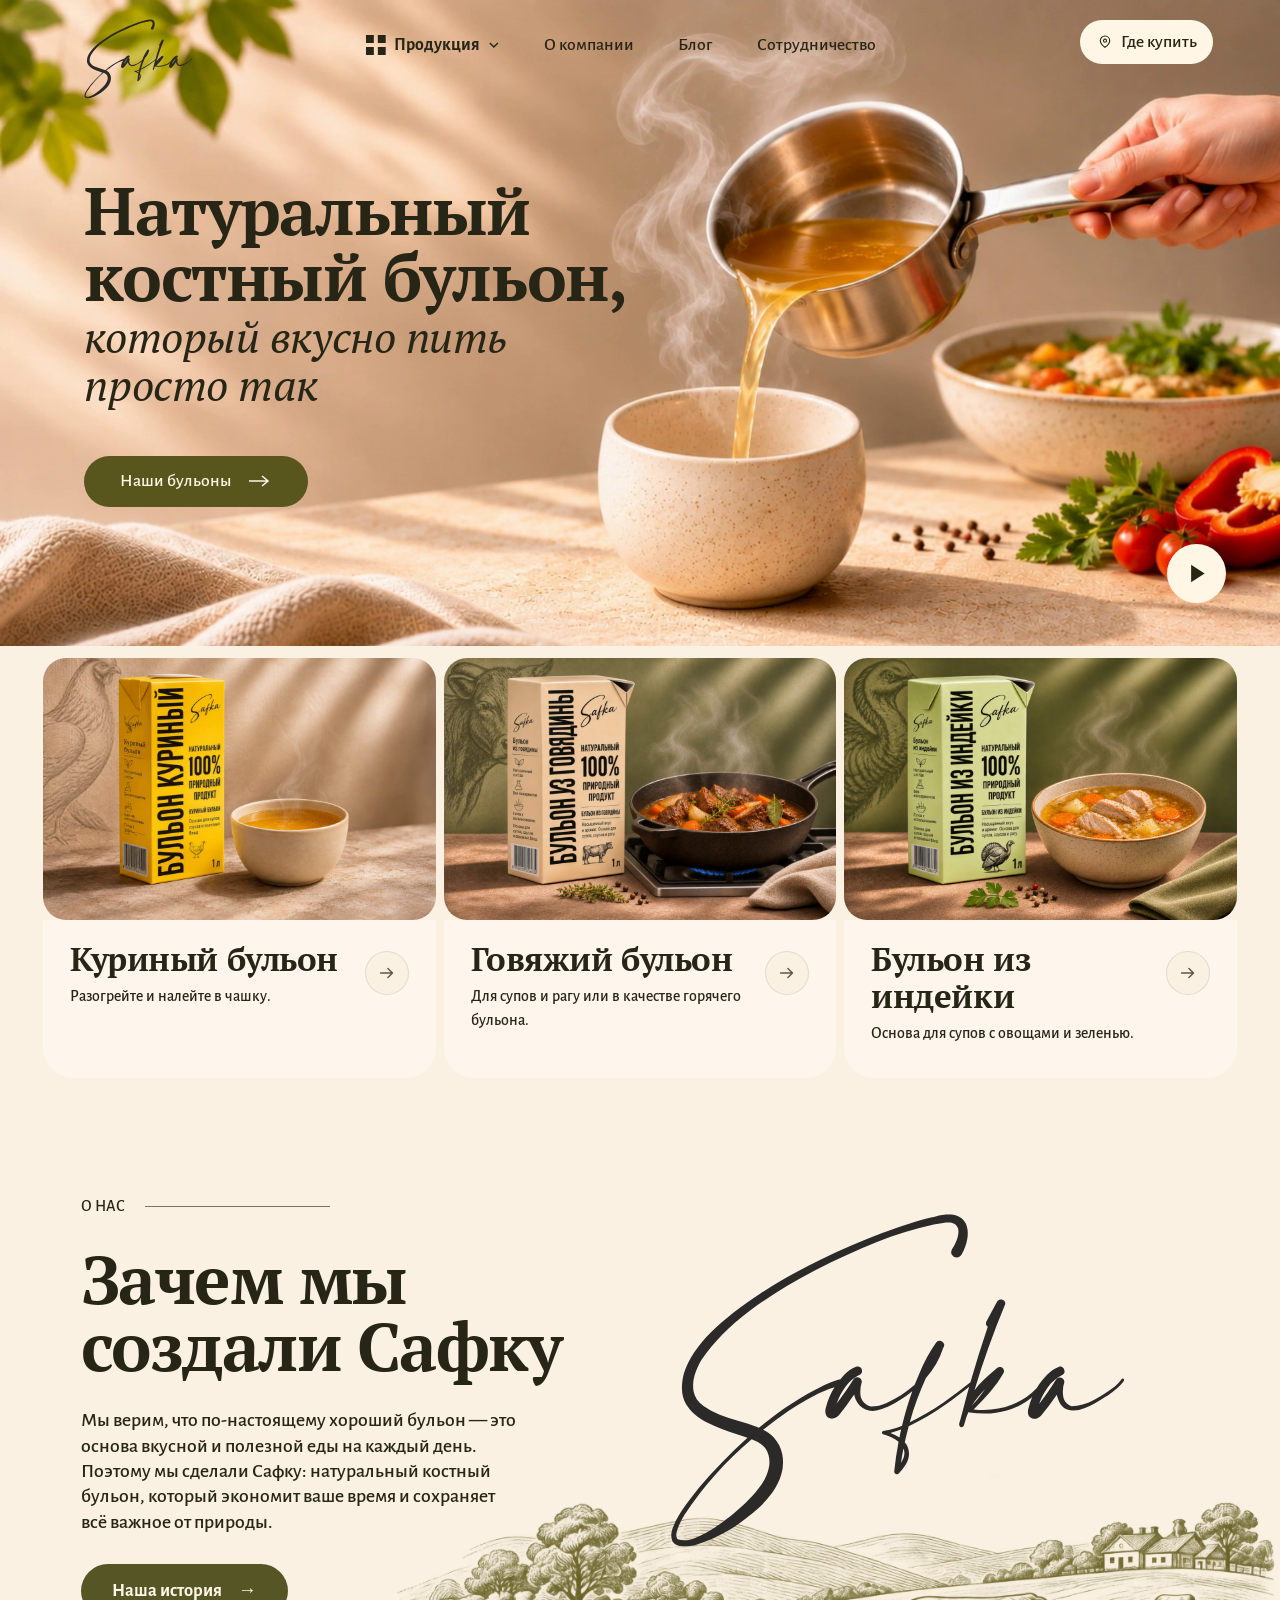
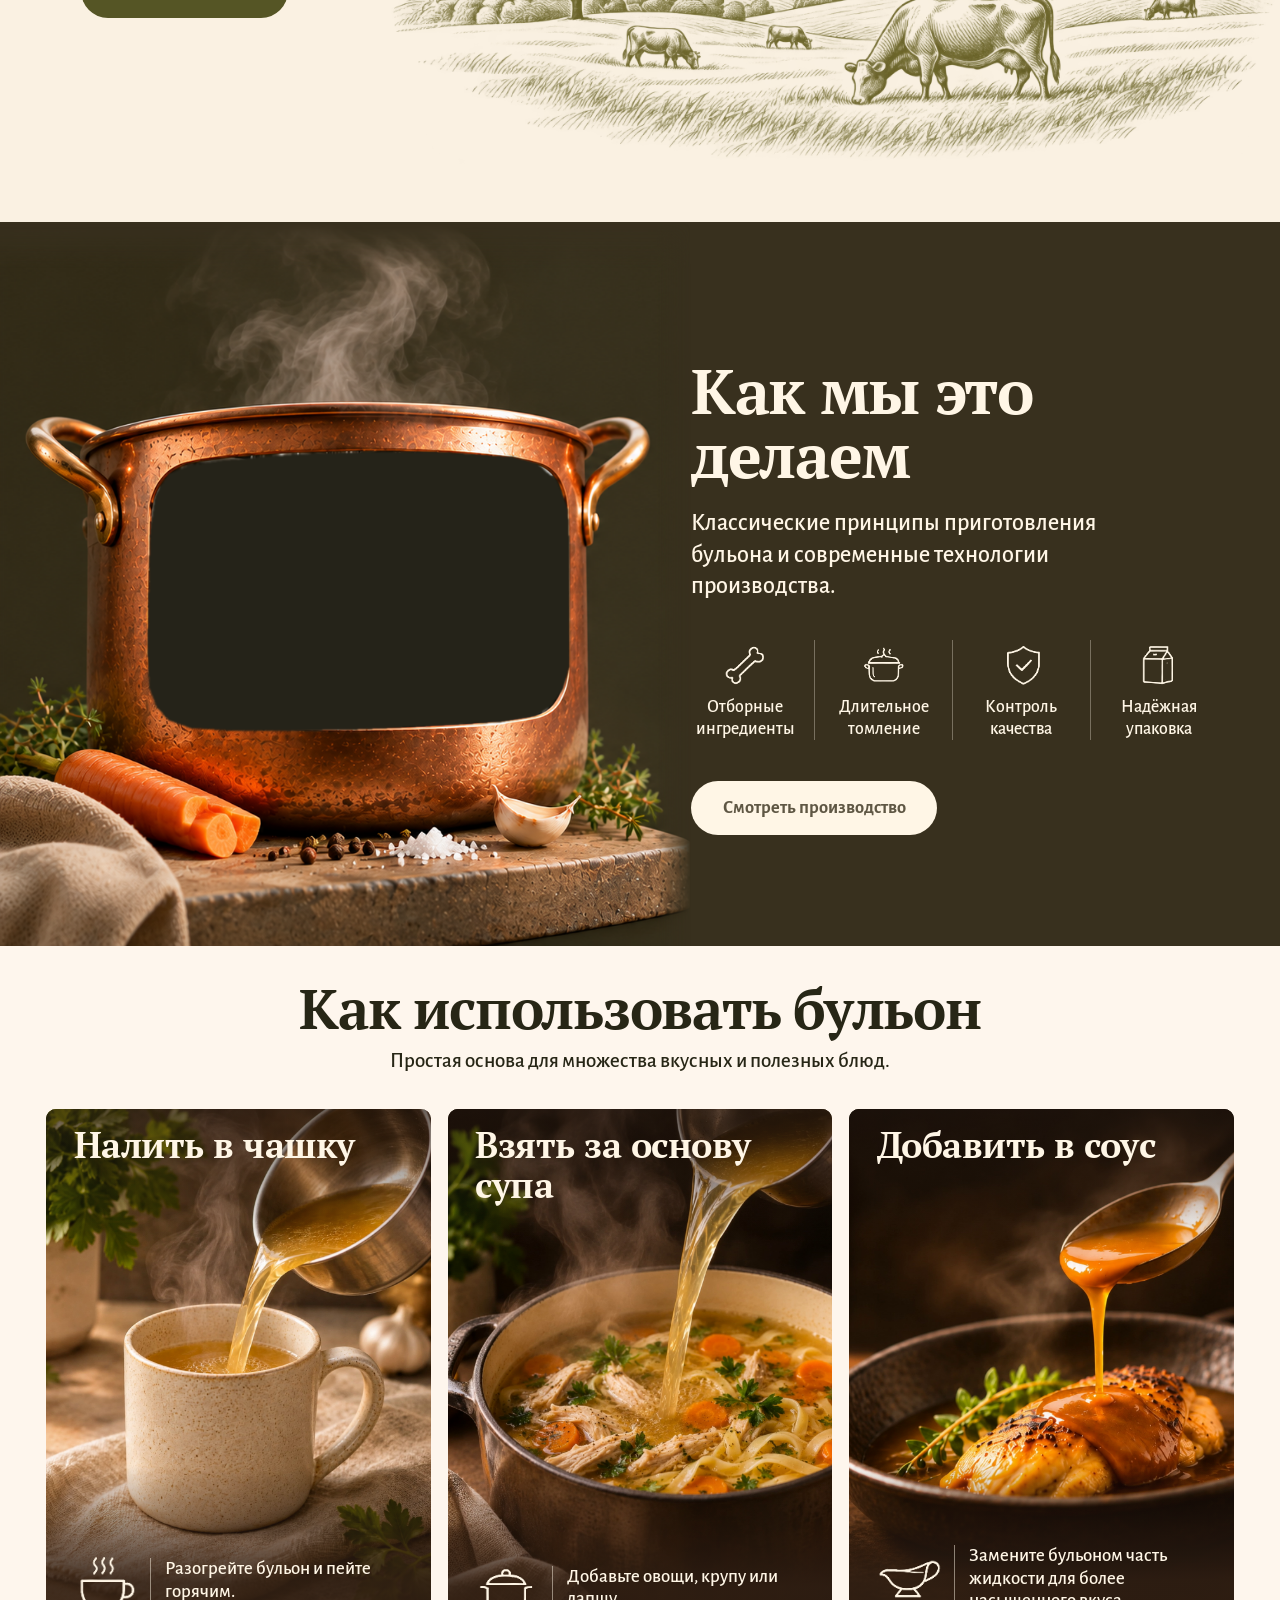
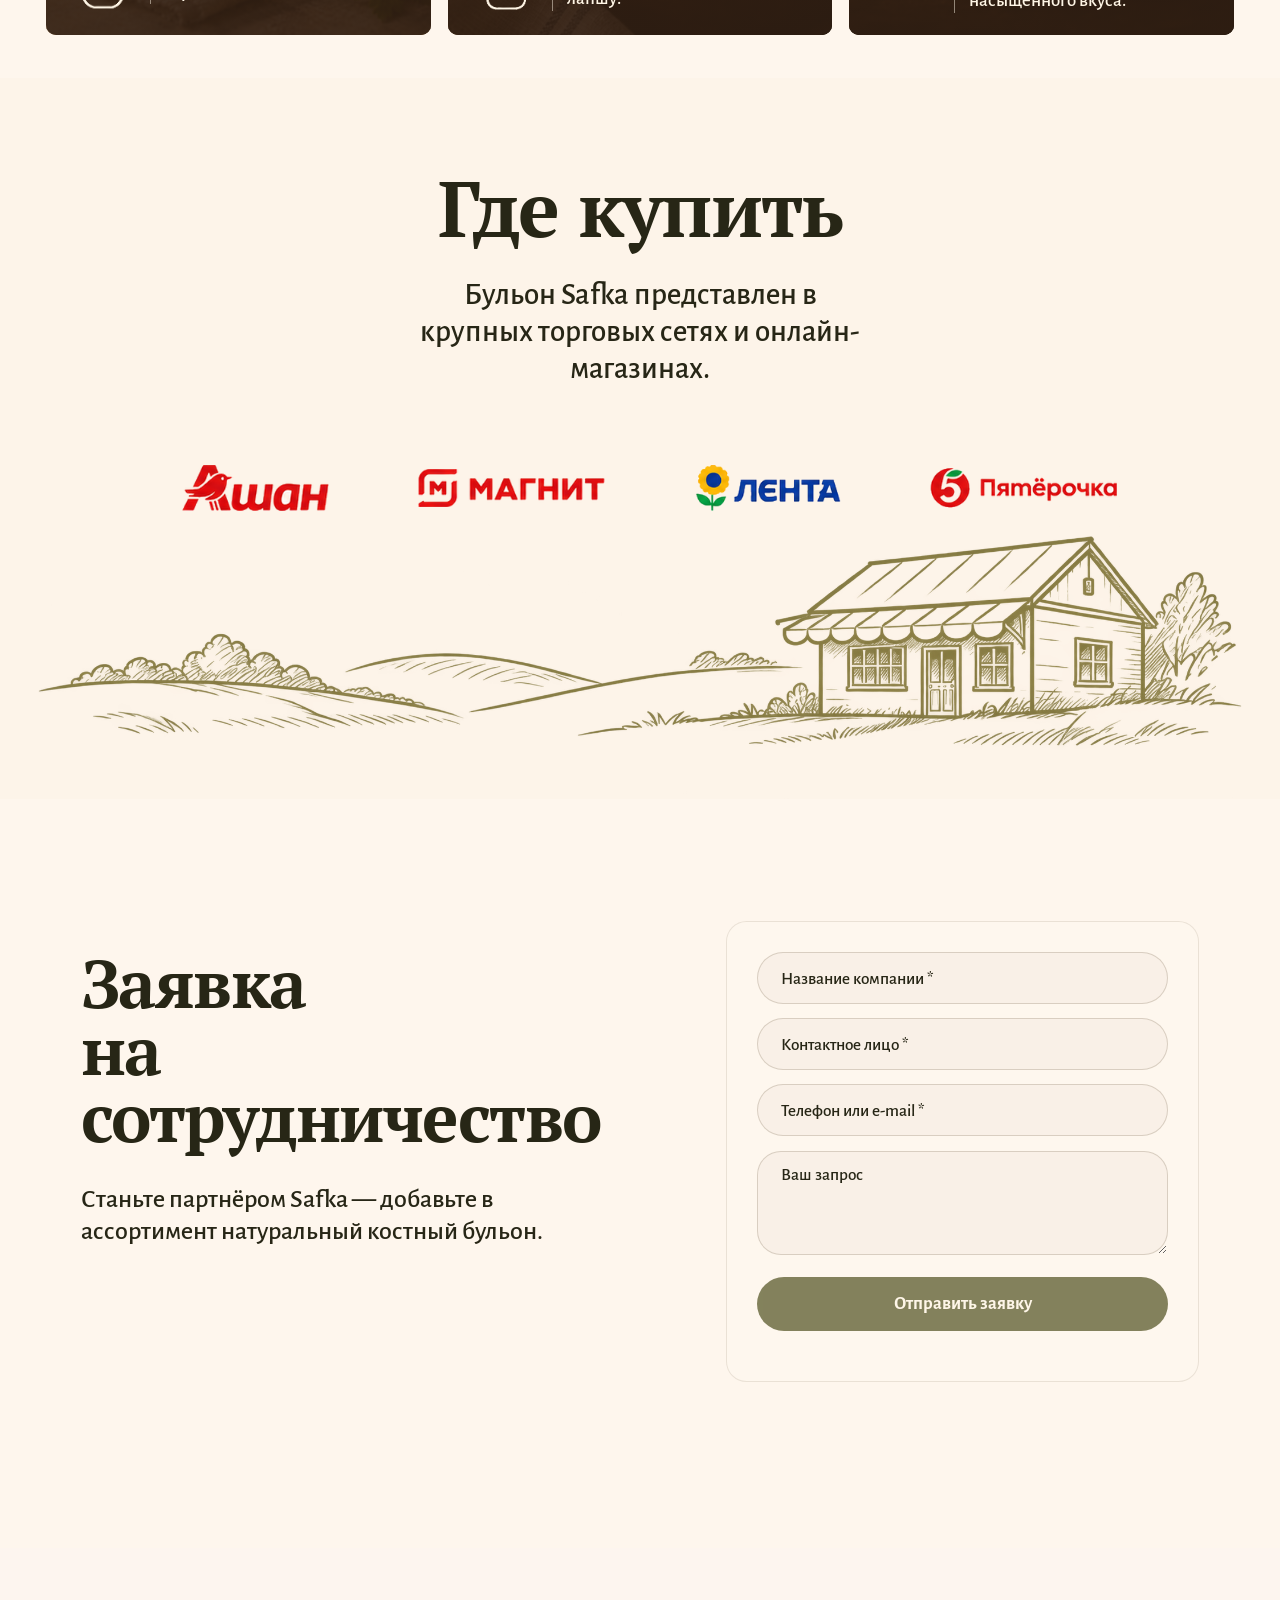
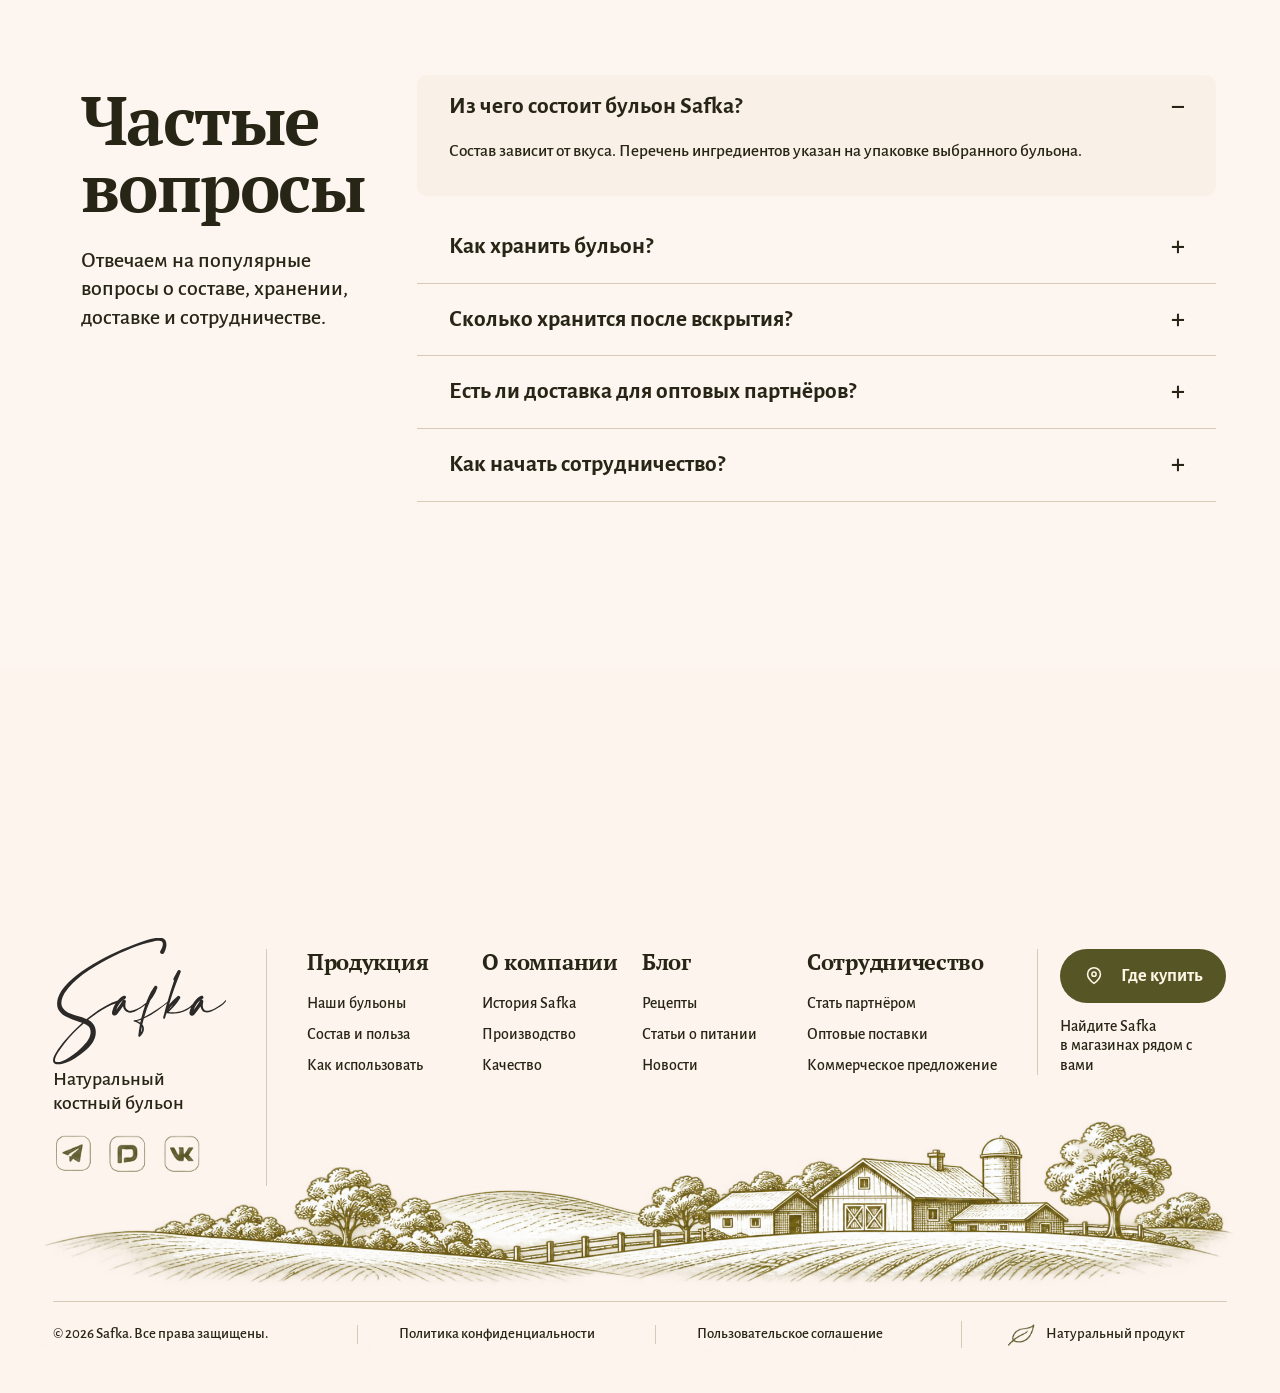
==== preview-v2_1/index.html @ 0057ce72 "Build Safka v2.1 motion review preview" ====
<!doctype html>
<html lang="ru">
<head>
  <meta charset="utf-8">
  <meta name="viewport" content="width=device-width, initial-scale=1">
  <title>Сафка — натуральный костный бульон</title>
  <link rel="preload" href="assets/fonts/safka-serif-bold.woff2" as="font" type="font/woff2" crossorigin>
  <link rel="preload" href="assets/fonts/safka-serif-italic.woff2" as="font" type="font/woff2" crossorigin>
  <link rel="preload" href="assets/fonts/alegreya-sans-500-cyrillic.woff2" as="font" type="font/woff2" crossorigin>
  <link rel="preload" href="assets/fonts/alegreya-sans-500-latin.woff2" as="font" type="font/woff2" crossorigin>
  <link rel="preload" href="assets/fonts/alegreya-sans-700-cyrillic.woff2" as="font" type="font/woff2" crossorigin>
  <link rel="preload" href="assets/fonts/alegreya-sans-700-latin.woff2" as="font" type="font/woff2" crossorigin>
  <link rel="stylesheet" href="foundation.css">
  <link rel="stylesheet" href="hero.css">
  <script src="hero.js" defer></script>
  <link rel="stylesheet" href="flavors.css">
  <script src="flavors.js" defer></script>
  <link rel="stylesheet" href="sections.css">
  <script src="sections.js" defer></script>
  <script src="motion.js" defer blocking="render"></script>
</head>
<body>
  <main id="top">
    <section class="hero" aria-labelledby="hero-title">
      <div class="hero-media">
        <video id="hero-video" aria-hidden="true" muted playsinline preload="none"
          poster="assets/hero/hero_background_poster.png"
          src="assets/hero/hero_background_video.mp4"></video>
      </div>
      <header class="hero-header">
        <a class="brand" href="#top" aria-label="Сафка — главная">
          <img src="assets/hero/logo.svg" alt="" width="297" height="210">
        </a>
        <button class="button button-light menu-toggle" type="button" aria-label="Меню" aria-expanded="false" aria-controls="primary-nav" hidden>
          <svg width="22" height="22" viewBox="0 0 24 24" aria-hidden="true" fill="none" stroke="currentColor" stroke-width="1.8"><path d="M4 6h16M4 12h16M4 18h16"/></svg>
        </button>
        <nav id="primary-nav" class="navigation" aria-label="Основная навигация">
          <div class="catalog" id="catalog">
            <button class="catalog-toggle" type="button" aria-expanded="false" aria-controls="catalog-items" hidden>
              <svg width="20" height="20" viewBox="0 0 20 20" aria-hidden="true" fill="currentColor"><path d="M0 0h8v8H0zm12 0h8v8h-8zM0 12h8v8H0zm12 0h8v8h-8z"/></svg>
              <span>Продукция</span>
              <svg width="12" height="12" viewBox="0 0 12 12" aria-hidden="true" fill="none" stroke="currentColor" stroke-width="1.5"><path d="m2 4 4 4 4-4"/></svg>
            </button>
            <noscript><a href="#flavors">Продукция</a></noscript>
            <ul id="catalog-items" class="catalog-items" hidden>
              <li><a href="#chicken">Куриный бульон</a></li>
              <li><a href="#beef">Говяжий бульон</a></li>
              <li><a href="#turkey">Бульон из индейки</a></li>
            </ul>
          </div>
          <a class="nav-link" href="https://safka.ru/our_mission/">О компании</a>
          <a class="nav-link" href="https://safka.ru/blog/">Блог</a>
          <a class="nav-link" href="https://safka.ru/contact/">Сотрудничество</a>
        </nav>
        <span class="button button-light buy-link" aria-disabled="true" role="link">
          <svg width="16" height="16" viewBox="0 0 24 24" aria-hidden="true" fill="none" stroke="currentColor" stroke-width="1.7"><path d="M19 10c0 5-7 10-7 10S5 15 5 10a7 7 0 1 1 14 0Z"/><circle cx="12" cy="10" r="2.3"/></svg>
          Где купить
        </span>
      </header>
      <div class="hero-copy">
        <h1 id="hero-title" class="heading-hero">
          <span>Натуральный</span>
          <span>костный бульон,</span>
          <em class="heading-hero-italic"><span>который вкусно пить</span> <span>просто так</span></em>
        </h1>
        <a class="button button-primary hero-cta" href="#flavors">
          Наши бульоны
          <svg width="25" height="20" viewBox="0 0 25 20" aria-hidden="true" fill="none" stroke="currentColor" stroke-width="1.5"><path d="M2 10h19m-6-5 6 5-6 5"/></svg>
        </a>
      </div>
      <button class="button button-light video-toggle" type="button" aria-controls="hero-video" aria-label="Воспроизвести видео" hidden>
        <svg width="20" height="20" viewBox="0 0 20 20" aria-hidden="true" fill="currentColor">
          <path class="play-icon" d="M6 3.5 16 10 6 16.5Z"/>
          <path class="pause-icon" d="M5 4h3.5v12H5zm6.5 0H15v12h-3.5z"/>
        </svg>
      </button>
    </section>

    <section id="flavors" class="flavor-peek" aria-labelledby="flavors-title">
      <h2 id="flavors-title" class="flavor-section-title heading-section">Наши бульоны</h2>
      <article class="flavor-card" id="chicken" aria-labelledby="chicken-title" tabindex="-1">
        <div class="flavor-media" role="group" aria-labelledby="chicken-title">
          <img src="assets/flavors/chicken_hover_poster.png" width="1176" height="784" alt="">
          <video id="chicken-video" src="assets/flavors/chicken_hover_video.mp4" muted playsinline preload="none" aria-hidden="true"></video>
        </div>
        <div class="flavor-caption">
          <h3 id="chicken-title" class="heading-card-caption">Куриный бульон</h3>
          <p>Разогрейте и налейте в чашку.</p>
          <button class="flavor-arrow" type="button" disabled aria-label="Подробнее о вкусе" aria-describedby="chicken-title">
            <svg width="22" height="22" viewBox="0 0 24 24" fill="none" stroke="currentColor" stroke-width="1.6" stroke-linecap="round" stroke-linejoin="round" aria-hidden="true">
              <path d="M5 12h13m-5-5 5 5-5 5"/>
            </svg>
          </button>
        </div>
      </article>
      <article class="flavor-card" id="beef" aria-labelledby="beef-title" tabindex="-1">
        <div class="flavor-media" role="group" aria-labelledby="beef-title">
          <img src="assets/flavors/beef_hover_poster.png" width="1176" height="784" alt="">
          <video id="beef-video" src="assets/flavors/beef_hover_video.mp4" muted playsinline preload="none" aria-hidden="true"></video>
        </div>
        <div class="flavor-caption">
          <h3 id="beef-title" class="heading-card-caption">Говяжий бульон</h3>
          <p>Для супов и рагу или в качестве горячего бульона.</p>
          <button class="flavor-arrow" type="button" disabled aria-label="Подробнее о вкусе" aria-describedby="beef-title">
            <svg width="22" height="22" viewBox="0 0 24 24" fill="none" stroke="currentColor" stroke-width="1.6" stroke-linecap="round" stroke-linejoin="round" aria-hidden="true">
              <path d="M5 12h13m-5-5 5 5-5 5"/>
            </svg>
          </button>
        </div>
      </article>
      <article class="flavor-card" id="turkey" aria-labelledby="turkey-title" tabindex="-1">
        <div class="flavor-media" role="group" aria-labelledby="turkey-title">
          <img src="assets/flavors/turkey_hover_poster.png" width="1176" height="784" alt="">
          <video id="turkey-video" src="assets/flavors/turkey_hover_video.mp4" muted playsinline preload="none" aria-hidden="true"></video>
        </div>
        <div class="flavor-caption">
          <h3 id="turkey-title" class="heading-card-caption">Бульон из индейки</h3>
          <p>Основа для супов с овощами и зеленью.</p>
          <button class="flavor-arrow" type="button" disabled aria-label="Подробнее о вкусе" aria-describedby="turkey-title">
            <svg width="22" height="22" viewBox="0 0 24 24" fill="none" stroke="currentColor" stroke-width="1.6" stroke-linecap="round" stroke-linejoin="round" aria-hidden="true">
              <path d="M5 12h13m-5-5 5 5-5 5"/>
            </svg>
          </button>
        </div>
      </article>
    </section>


    <section id="company" class="batch-section story" aria-labelledby="story-title">
      <div class="story-copy">
        <p class="story-kicker">О нас</p>
        <h2 id="story-title" class="heading-feature">Зачем мы<br>создали Сафку</h2>
        <p class="batch-lead">Мы верим, что по-настоящему хороший бульон — это основа вкусной и полезной еды на каждый день. Поэтому мы сделали Сафку: натуральный костный бульон, который экономит ваше время и сохраняет всё важное от природы.</p>
        <a class="button button-primary batch-cta" href="https://safka.ru/our_mission/">Наша история <span aria-hidden="true">→</span></a>
      </div>
      <div class="story-mark signature" aria-hidden="true"><img src="assets/hero/logo.svg" alt=""></div>
      <img class="story-engraving" src="assets/engraving/pasture_story_engraving.png" width="2172" height="724" alt="">
    </section>

    <section id="production" class="batch-section production" aria-labelledby="production-title">
      <img class="production-shell" src="assets/approved-details/production-shell.png" width="900" height="942" alt="Медная кастрюля">
      <div class="production-copy">
        <h2 id="production-title" class="heading-media-side">Как мы это делаем</h2>
        <p class="batch-lead">Классические принципы приготовления бульона и современные технологии производства.</p>
        <ul class="production-steps">
          <li><img src="assets/approved-details/ingredients.png" alt="">Отборные<br>ингредиенты</li>
          <li><img src="assets/approved-details/simmer.png" alt="">Длительное<br>томление</li>
          <li><img src="assets/approved-details/quality.png" alt="">Контроль<br>качества</li>
          <li><img src="assets/approved-details/carton.png" alt="">Надёжная<br>упаковка</li>
        </ul>
        <button type="button" class="button batch-cta production-action" disabled>Смотреть производство</button>
      </div>
    </section>

    <section id="uses" class="batch-section uses" aria-labelledby="uses-title">
      <h2 id="uses-title" class="heading-section">Как использовать бульон</h2>
      <p class="uses-lead">Простая основа для множества вкусных и полезных блюд.</p>
      <div class="uses-grid">
        <article class="use-card" aria-labelledby="use-cup-title">
          <img class="use-poster" src="assets/uses/cup_hover_poster.png" alt="" width="1244" height="1660">
          <video class="use-video" src="assets/uses/cup_hover_video.mp4" preload="none" muted playsinline aria-hidden="true"></video>
          <h3 id="use-cup-title" class="heading-card-overlay">Налить в чашку</h3>
          <div class="use-info"><img src="assets/approved-details/cup.png" alt=""><p>Разогрейте бульон и пейте горячим.</p></div>
        </article>
        <article class="use-card" aria-labelledby="use-soup-title">
          <img class="use-poster" src="assets/uses/soup_hover_poster.png" alt="" width="1244" height="1660">
          <video class="use-video" src="assets/uses/soup_hover_video.mp4" preload="none" muted playsinline aria-hidden="true"></video>
          <h3 id="use-soup-title" class="heading-card-overlay">Взять за основу<br>супа</h3>
          <div class="use-info"><img src="assets/approved-details/soup.png" alt=""><p>Добавьте овощи, крупу или лапшу.</p></div>
        </article>
        <article class="use-card" aria-labelledby="use-sauce-title">
          <img class="use-poster" src="assets/uses/sauce_hover_poster.png" alt="" width="1244" height="1660">
          <video class="use-video" src="assets/uses/sauce_hover_video.mp4" preload="none" muted playsinline aria-hidden="true"></video>
          <h3 id="use-sauce-title" class="heading-card-overlay">Добавить в соус</h3>
          <div class="use-info"><img src="assets/approved-details/sauce.png" alt=""><p>Замените бульоном часть жидкости для более насыщенного вкуса.</p></div>
        </article>
      </div>
    </section>

    <section id="buy" class="batch-section retail" aria-labelledby="retail-title">
      <h2 id="retail-title" class="heading-display-center">Где купить</h2>
      <p class="retail-lead">Бульон Safka представлен в крупных торговых сетях и онлайн-магазинах.</p>
      <div class="retail-window">
        <div class="retail-track">
          <ul class="retail-list" aria-label="Торговые сети">
            <li><img src="assets/retail/auchan_reference_normalized.png" alt="Ашан" width="300" height="110"></li>
            <li><img src="assets/retail/magnit_reference_normalized.png" alt="Магнит" width="300" height="110"></li>
            <li><img src="assets/retail/lenta_reference_normalized.png" alt="Лента" width="300" height="110"></li>
            <li><img src="assets/retail/pyaterochka_reference_normalized.png" alt="Пятёрочка" width="300" height="110"></li>
          </ul>
        </div>
        <button class="retail-pause" type="button" aria-pressed="false" hidden>Пауза прокрутки</button>
      </div>
      <img class="retail-engraving" src="assets/engraving/retail_shop_engraving.png" width="2172" height="724" alt="">
    </section>

    <section id="partnership" class="batch-section partnership" aria-labelledby="partner-title">
      <div class="partner-copy">
        <h2 id="partner-title" class="heading-feature">Заявка<br>на сотрудничество</h2>
        <p class="batch-lead">Станьте партнёром Safka — добавьте в ассортимент натуральный костный бульон.</p>
      </div>
      <form class="partner-fields" aria-labelledby="partner-title">
        <div class="partner-field">
          <label class="batch-visually-hidden" for="partner-company">Название компании</label>
          <input id="partner-company" name="company" autocomplete="organization" placeholder="Название компании *" aria-describedby="partner-company-error" required>
          <span id="partner-company-error" class="batch-visually-hidden" aria-live="polite" hidden></span>
        </div>
        <div class="partner-field">
          <label class="batch-visually-hidden" for="partner-name">Контактное лицо</label>
          <input id="partner-name" name="name" autocomplete="name" placeholder="Контактное лицо *" aria-describedby="partner-name-error" required>
          <span id="partner-name-error" class="batch-visually-hidden" aria-live="polite" hidden></span>
        </div>
        <div class="partner-field">
          <label class="batch-visually-hidden" for="partner-contact">Телефон или e-mail</label>
          <input id="partner-contact" name="contact" autocomplete="off" placeholder="Телефон или e-mail *" aria-describedby="partner-contact-error" required>
          <span id="partner-contact-error" class="batch-visually-hidden" aria-live="polite" hidden></span>
        </div>
        <div class="partner-field">
          <label class="batch-visually-hidden" for="partner-message">Ваш запрос</label>
          <textarea id="partner-message" name="message" placeholder="Ваш запрос" rows="3"></textarea>
        </div>
        <button class="button button-primary batch-cta" type="submit" disabled aria-label="Отправить заявку, отправка пока недоступна">Отправить заявку</button>
        <p class="partner-feedback" aria-hidden="true" hidden></p>
      </form>
    </section>

    <section id="faq" class="batch-section questions" aria-labelledby="faq-title">
      <div class="questions-copy">
        <h2 id="faq-title" class="heading-feature">Частые<br>вопросы</h2>
        <p class="batch-lead">Отвечаем на популярные вопросы о составе, хранении, доставке и сотрудничестве.</p>
      </div>
      <div class="questions-list">
        <details name="safka-faq" open>
          <summary aria-controls="faq-answer-ingredients">Из чего состоит бульон Safka?</summary>
          <p id="faq-answer-ingredients">Состав зависит от вкуса. Перечень ингредиентов указан на упаковке выбранного бульона.</p>
        </details>
        <details name="safka-faq">
          <summary aria-controls="faq-answer-storage">Как хранить бульон?</summary>
          <p id="faq-answer-storage">Условия хранения закрытой упаковки указаны на ней.</p>
        </details>
        <details name="safka-faq">
          <summary aria-controls="faq-answer-opened">Сколько хранится после вскрытия?</summary>
          <p id="faq-answer-opened">Срок хранения после вскрытия смотрите на упаковке выбранного бульона.</p>
        </details>
        <details name="safka-faq">
          <summary aria-controls="faq-answer-delivery">Есть ли доставка для оптовых партнёров?</summary>
          <p id="faq-answer-delivery">Условия поставок можно уточнить <a href="https://safka.ru/contact/">у команды Safka</a>.</p>
        </details>
        <details name="safka-faq">
          <summary aria-controls="faq-answer-partnership">Как начать сотрудничество?</summary>
          <p id="faq-answer-partnership">Свяжитесь с командой Safka через <a href="https://safka.ru/contact/">страницу контактов</a>.</p>
        </details>
      </div>
    </section>
  </main>

  <footer class="batch-section site-footer">
    <div class="footer-top">
      <div class="footer-brand">
        <a class="signature footer-mark" href="#top" aria-label="Сафка — главная"><img src="assets/hero/logo.svg" alt=""></a>
        <p>Натуральный<br>костный бульон</p>
        <ul class="footer-social" aria-label="Социальные сети">
          <li><span role="link" aria-disabled="true" aria-label="Telegram"><img src="assets/approved-details/telegram.png" alt=""></span></li>
          <li><span role="link" aria-disabled="true" aria-label="MAX"><img src="assets/approved-details/max.png" alt=""></span></li>
          <li><span role="link" aria-disabled="true" aria-label="VK"><img src="assets/approved-details/vk.png" alt=""></span></li>
        </ul>
      </div>
      <nav class="footer-nav" aria-label="Разделы сайта">
        <div>
          <h2 class="heading-nav-group">Продукция</h2>
          <ul><li><a href="#flavors">Наши бульоны</a></li><li><a href="#faq">Состав и польза</a></li><li><a href="#uses">Как использовать</a></li></ul>
        </div>
        <div>
          <h2 class="heading-nav-group">О компании</h2>
          <ul><li><a href="#company">История Safka</a></li><li><a href="#production">Производство</a></li><li><a href="#production">Качество</a></li></ul>
        </div>
        <div>
          <h2 class="heading-nav-group"><a href="https://safka.ru/blog/">Блог</a></h2>
          <ul><li>Рецепты</li><li>Статьи о питании</li><li>Новости</li></ul>
        </div>
        <div>
          <h2 class="heading-nav-group">Сотрудничество</h2>
          <ul><li><a href="#partnership">Стать партнёром</a></li><li><a href="https://safka.ru/contact/">Оптовые поставки</a></li><li><a href="https://safka.ru/contact/">Коммерческое предложение</a></li></ul>
        </div>
      </nav>
      <div class="footer-buy">
        <a class="button button-primary batch-cta" href="#buy">
          <svg width="22" height="22" viewBox="0 0 24 24" aria-hidden="true" fill="none" stroke="currentColor" stroke-width="1.7"><path d="M19 10c0 5-7 10-7 10S5 15 5 10a7 7 0 1 1 14 0Z"/><circle cx="12" cy="10" r="2.3"/></svg>
          Где купить
        </a>
        <p>Найдите Safka<br>в магазинах рядом с вами</p>
      </div>
    </div>
    <img class="footer-engraving" src="assets/engraving/footer_farm_engraving.png" alt="" width="2172" height="724">
    <div class="footer-bottom">
      <p>© 2026 Safka. Все права защищены.</p>
      <span role="link" aria-disabled="true">Политика конфиденциальности</span>
      <span role="link" aria-disabled="true">Пользовательское соглашение</span>
      <p class="footer-natural"><img src="assets/approved-details/leaf.png" alt="">Натуральный продукт</p>
    </div>
  </footer>
</body>
</html>
---- preview-v2_1/hero.css ----
.hero {
  --hero-surface: #f5e5cf;
  position: relative;
  isolation: isolate;
  display: grid;
  grid-template-areas: "header" "copy" "media";
  grid-template-rows: auto auto 1fr;
  min-block-size: min(760px, 88svh);
  background: var(--hero-surface);
}

.hero-media {
  position: relative;
  grid-area: media;
  min-block-size: clamp(310px, 67vw, 460px);
  background: var(--hero-surface) url("assets/hero/hero_background_poster.png") 67% 50% / cover no-repeat;
}

.hero-media video { position: absolute; inset: 0; inline-size: 100%; block-size: 100%; object-fit: cover; object-position: 67% 50%; }
.hero-media::after { position: absolute; inset: 0; content: ""; pointer-events: none; background: linear-gradient(var(--hero-surface), transparent 18%); }
.video-toggle {
  position: absolute;
  z-index: 1;
  inset: auto var(--page-gutter) var(--space-6) auto;
  inline-size: clamp(46px, 4.6vw, 76px);
  aspect-ratio: 1;
  padding: 0;
}
.video-toggle .pause-icon, .video-toggle[data-playing] .play-icon { display: none; }
.video-toggle[data-playing] .pause-icon { display: inline; }

.hero-header {
  z-index: 3;
  grid-area: header;
  position: relative;
  display: flex;
  align-items: center;
  justify-content: space-between;
  gap: var(--space-2);
  min-block-size: 75px;
  padding-inline: var(--page-gutter);
}

.brand {
  position: relative;
  flex: none;
  overflow: hidden;
  inline-size: clamp(79px, 8.4vw, 164px);
  aspect-ratio: 1.32;
}
.brand img { position: absolute; inset: -10.3% auto auto -49.7%; inline-size: 201%; max-inline-size: none; block-size: auto; }

.navigation {
  position: absolute;
  inset: 100% var(--page-gutter) auto;
  display: grid;
  align-content: start;
  padding: var(--space-3);
  max-block-size: min(72svh, 480px);
  overflow: auto;
  background: var(--surface-soft);
  border-radius: 18px;
  box-shadow: 0 14px 32px #382b1a24;
  font: 500 var(--navigation-size)/1.25 var(--font-sans);
}
.catalog { position: relative; }
.catalog-toggle,
.nav-link, .catalog-items a {
  display: flex;
  align-items: center;
  gap: var(--space-2);
  min-block-size: var(--control-min);
  padding: 0 var(--space-3);
  border: 0;
  background: transparent;
  text-decoration: none;
}
.catalog-toggle { font-weight: 700; inline-size: 100%; }
.catalog-toggle svg:last-child { margin-inline-start: auto; }
.catalog-toggle[aria-expanded="true"] svg:last-child { transform: rotate(180deg); }
.nav-link:hover, .catalog-items a:hover { text-decoration: underline; text-underline-offset: .2em; }
.catalog-items { padding-inline-start: var(--space-3); list-style: none; }
.catalog-items a { white-space: nowrap; }
.menu-toggle { order: 3; padding: 0; inline-size: var(--control-min); }
.buy-link { margin-inline-start: auto; font-weight: 500; padding-inline: clamp(8px, 1.3vw, 22px); }
.buy-link[aria-disabled="true"] { cursor: default; }

.hero-copy {
  grid-area: copy;
  position: relative;
  z-index: 2;
  padding: var(--space-6) var(--page-gutter);
}
.hero-copy h1 > span, .heading-hero-italic, .heading-hero-italic span { display: block; }
.heading-hero-italic { margin-block-start: var(--space-3); }
.hero-cta {
  --button-fill: #59561d;
  margin-block-start: var(--space-5);
  gap: var(--space-4);
}
.flavor-peek {
  display: grid;
  grid-template-columns: minmax(0, 1fr);
  gap: var(--space-3);
  padding: var(--space-3) var(--page-gutter) var(--space-6);
  scroll-margin-block-start: var(--space-3);
}
@media (min-width: 768px) {
  .hero { min-block-size: min(780px, 85svh); }
  .hero-copy { padding-block: var(--space-8); }
  .hero-media { min-block-size: 390px; background-position: center 45%; }
  .hero-media video { object-position: center 45%; }
  .flavor-peek { grid-template-columns: repeat(3, minmax(0, 1fr)); }
}

@media (min-width: 1024px) {
  .hero {
    --height-cap: clamp(77svh, calc(80svh - (100vw - 1536px) / 12), 80svh);
    --hero-height: max(530px, min(50.5vw, var(--height-cap)));
    display: block;
    min-block-size: 0;
    block-size: var(--hero-height);
  }
  .hero-media {
    position: absolute;
    inset: 0;
    min-block-size: 0;
    --scene-width: clamp(100%, calc(107.5% - (100vw - 1536px) / 5.12), 107.5%);
    --scene-top: min(0px, calc((var(--hero-height) - 50.5vw) * .63));
    overflow: hidden;
    background-size: var(--scene-width) auto;
    background-position: left var(--scene-top);
  }
  .hero-media video { inline-size: var(--scene-width); max-inline-size: none; object-position: left var(--scene-top); }
  .hero-media::after { content: none; }
  .video-toggle svg { width: 27px; height: 27px; }
  .video-toggle {
    inset-inline-end: 4.2%;
    inset-block-end: 6.7%;
  }
  .brand { inset-block-start: -1px; }
  .hero-header {
    display: grid;
    grid-template-columns: 1fr auto 1fr;
    justify-items: start;
    align-items: start;
    min-block-size: 0;
    padding-inline: 6.6% 5.2%;
    padding-block-start: clamp(14px, 1.57vw, 31px);
  }
  .hero-header .navigation {
    position: static;
    display: flex;
    align-items: center;
    justify-content: center;
    gap: clamp(17px, 3.45vw, 68px);
    margin-block-start: 3px;
    translate: -2.2vw 0;
    padding: 0;
    overflow: visible;
    max-block-size: none;
    background: transparent;
    border-radius: 0;
    box-shadow: none;
  }
  .catalog-toggle, .nav-link { padding-inline: 0; white-space: nowrap; }
  .catalog-items {
    position: absolute;
    inset: 100% auto auto -16px;
    padding: var(--space-2);
    border-radius: 16px;
    min-inline-size: 220px;
    background: var(--surface-soft);
    box-shadow: 0 14px 32px #382b1a24;
  }
  .buy-link { justify-self: end; min-block-size: clamp(44px, 3.4vw, 62px); min-inline-size: clamp(124px, 10.2vw, 184px); }
  .hero-copy {
    position: absolute;
    inset-block-start: 27.43%;
    inset-inline-start: 6.6%;
    padding: 0;
  }
  .heading-hero-italic { margin-block-start: 9px; }
  .heading-hero-italic span + span { margin-block-start: clamp(8px, .78vw, 14px); }
  .hero-cta {
    margin-block-start: clamp(35px, 4.0vw, 66px);
    font-weight: 500;
    min-block-size: clamp(48px, 4.04vw, 72px);
    min-inline-size: clamp(204px, 17.45vw, 310px);
  }
  .flavor-peek {
    column-gap: .65vw;
    padding-inline: 3.3854vw;
  }
}
---- preview-v2_1/flavors.css ----
.flavor-peek { grid-auto-rows: 1fr; }

.flavor-section-title {
  position: absolute;
  inline-size: 1px;
  block-size: 1px;
  overflow: hidden;
  clip-path: inset(50%);
  white-space: nowrap;
}

.flavor-card {
  min-inline-size: 0;
  display: flex;
  flex-direction: column;
  border-radius: var(--radius-product-media) var(--radius-product-media) var(--radius-product-shell) var(--radius-product-shell);
  scroll-margin-block-start: var(--space-4);
}

.flavor-card:target,
.flavor-card:focus-visible,
.flavor-card:has(.flavor-media:focus-visible) {
  outline: 2px solid var(--ink);
  outline-offset: 3px;
}

.flavor-media {
  position: relative;
  flex: none;
  aspect-ratio: 3 / 2;
  overflow: hidden;
  border-radius: var(--radius-product-media);
}

.flavor-media:focus-visible { outline: none; }

.flavor-media img,
.flavor-media video {
  position: absolute;
  inset: 0;
  inline-size: 100%;
  block-size: 100%;
  object-fit: contain;
}

.flavor-media video {
  opacity: 0;
  pointer-events: none;
  transition: opacity 180ms ease;
}
.flavor-card[data-playing] video { opacity: 1; }

@media (prefers-reduced-motion: reduce) {
  .flavor-media video { transition: none; }
}

.flavor-caption {
  display: grid;
  grid-template-columns: minmax(0, 1fr) auto;
  align-content: start;
  flex: 1;
  gap: var(--space-2);
  background: var(--surface-soft);
  border-radius: 0 0 var(--radius-product-shell) var(--radius-product-shell);
  padding: clamp(16px, 1.6vw, 32px) clamp(16px, 2.1vw, 38px) clamp(24px, 2.5vw, 48px);
}

.flavor-caption p {
  color: var(--ink);
  font-size: clamp(16px, 1.17vw, 20px);
  line-height: 1.45;
}

.flavor-caption h3,
.flavor-caption p { grid-column: 1; }

.flavor-arrow:disabled {
  grid-area: 1 / 2 / span 2 / 3;
  align-self: start;
  margin-block-start: clamp(0px, .8vw, 14px);
  display: grid;
  place-items: center;
  inline-size: clamp(44px, 3.45vw, 60px);
  aspect-ratio: 1;
  padding: 0;
  border: 1px solid #62564224;
  border-radius: var(--radius-pill);
  background: var(--surface);
  color: var(--ink-muted);
  cursor: not-allowed;
}
---- preview-v2_1/sections.css ----
.batch-section {
  --section-inset: max(var(--page-gutter), 6.3vw);
  --batch-body: clamp(18px, 1.55vw, 26px);
  --batch-lead: clamp(20px, 2.05vw, 36px);
  position: relative;
  isolation: isolate;
}
.batch-lead { font-size: var(--batch-body); line-height: 1.28; }
.batch-cta {
  min-block-size: clamp(46px, 4.2vw, 72px);
  padding-inline: clamp(21px, 2.45vw, 42px);
  gap: var(--space-4);
  font-size: clamp(17px, 1.45vw, 24px);
}
.batch-visually-hidden {
  position: absolute;
  inline-size: 1px;
  block-size: 1px;
  overflow: hidden;
  clip-path: inset(50%);
  white-space: nowrap;
}
.story-engraving, .production-shell, .retail-list img, .footer-engraving { block-size: auto; }
.signature {
  display: block;
  position: relative;
  aspect-ratio: 1.32;
  overflow: hidden;
}
.signature img {
  position: absolute;
  inset: -10.3% auto auto -49.7%;
  inline-size: 201%;
  max-inline-size: none;
}

.story {
  display: grid;
  gap: 24px;
  padding: 56px var(--section-inset) 0;
  background: var(--surface);
  overflow: clip;
}
.story-copy { position: relative; z-index: 1; }
.story-kicker {
  display: flex;
  align-items: center;
  gap: var(--space-5);
  font-size: clamp(15px, 1.25vw, 21px);
  text-transform: uppercase;
  margin-block-end: clamp(22px, 2.1vw, 36px);
}
.story-kicker::after { content: ""; inline-size: min(185px, 25vw); block-size: 1px; background: var(--field-border); }
.story-copy .batch-lead { max-inline-size: 33ch; margin-block: clamp(22px, 2.25vw, 38px); }
.story-mark { inline-size: min(75%, 420px); justify-self: center; z-index: 1; }
.story-engraving { inline-size: calc(100% + 2 * var(--section-inset)); max-inline-size: none; margin-inline: calc(-1 * var(--section-inset)); }

.production {
  display: grid;
  overflow: clip;
  color: var(--ink-light);
  background: var(--surface-dark);
}
.production-shell { inline-size: 100%; align-self: end; }
.production-copy { padding: 36px var(--section-inset) 56px; }
.production-copy .batch-lead { margin-block-start: clamp(14px, 1.65vw, 28px); max-inline-size: 30ch; font-size: clamp(20px, 1.9vw, 33px); }
.production-steps {
  display: grid;
  grid-template-columns: repeat(2, minmax(0, 1fr));
  gap: 24px 0;
  list-style: none;
  padding: 0;
  margin-block: clamp(26px, 3vw, 52px) clamp(28px, 3.15vw, 54px);
}
.production-steps li {
  min-inline-size: 0;
  text-align: center;
  font-size: clamp(15px, 1.4vw, 23px);
  line-height: 1.2;
}
.production-steps img { margin: 0 auto 10px; inline-size: clamp(37px, 4vw, 67px); block-size: clamp(35px, 3.7vw, 62px); object-fit: contain; }
.production-action:disabled { background: var(--ink-light); color: var(--ink-muted); }

.uses { padding: clamp(34px, 2vw, 48px) max(var(--page-gutter), 3.6vw) clamp(38px, 3.35vw, 78px); background: var(--surface-soft); }
.uses > h2, .uses-lead { text-align: center; }
.uses-lead {
  margin: clamp(10px, .8vw, 16px) auto clamp(25px, 2.65vw, 62px);
  font: 500 clamp(18px, 1.65vw, 30px)/1.3 var(--font-sans);
}
.uses-grid { display: grid; gap: clamp(15px, 1.32vw, 25px); }
.use-card {
  position: relative;
  isolation: isolate;
  min-inline-size: 0;
  aspect-ratio: 503 / 688;
  overflow: hidden;
  border-radius: var(--radius-usage);
  background: var(--surface-dark);
  color: var(--ink-light);
}
.use-poster, .use-video { position: absolute; inset: 0; inline-size: 100%; block-size: 100%; object-fit: cover; }
.use-video { opacity: 0; pointer-events: none; }
.use-card::before {
  content: "";
  position: absolute;
  z-index: 1;
  inset: 0 0 auto;
  block-size: 26%;
  pointer-events: none;
  background: linear-gradient(#21160fab, transparent);
}
.use-card h3 { position: relative; z-index: 2; padding: clamp(16px, 1.25vw, 24px) clamp(17px, 2.16vw, 40px) 0; }
.use-info {
  position: absolute;
  z-index: 2;
  inset: auto 0 0;
  display: grid;
  grid-template-columns: clamp(34px, 5vw, 84px) 1fr;
  align-items: center;
  gap: clamp(10px, 1vw, 20px);
  padding: clamp(38px, 6.5vw, 116px) clamp(16px, 2.15vw, 40px) clamp(17px, 1.7vw, 36px);
  font-size: clamp(16px, 1.48vw, 26px);
  line-height: 1.2;
  background: linear-gradient(transparent, #301f13e8 69%);
}
.use-info img { inline-size: 100%; max-block-size: 64px; object-fit: contain; }
.use-info p { padding-inline-start: clamp(10px, 1.1vw, 19px); border-inline-start: 1px solid #fff6e67a; }
.use-video, .use-info { transition: opacity 180ms ease; }
.use-card[data-playing] .use-video { opacity: 1; }
.use-card[data-playing] .use-info { opacity: 0; pointer-events: none; }
.use-card:focus-visible { outline-offset: 4px; }

.retail {
  text-align: center;
  background: var(--surface-soft);
  padding-block: clamp(58px, 7.15vw, 165px) 0;
  overflow: clip;
}
.retail > h2, .retail-lead { margin-inline: var(--page-gutter); }
.retail-lead {
  max-inline-size: 31ch;
  margin: clamp(15px, 2.3vw, 43px) auto 0;
  padding-inline: var(--space-4);
  font-size: clamp(21px, 2.44vw, 44px);
  line-height: 1.18;
}
.retail-window {
  --retail-width: min(80vw, 1440px);
  position: relative;
  inline-size: var(--retail-width);
  margin: clamp(31px, 4.6vw, 105px) auto 0;
  overflow: hidden;
}
.retail-track { display: flex; inline-size: max-content; }
.retail-window[data-motion] .retail-track { animation: retailer-flow 25s linear infinite; }
.retail-window[data-paused] .retail-track, .retail-window[data-offscreen] .retail-track,
.retail-window:focus-within .retail-track { animation-play-state: paused; }
@media (hover: hover) { .retail-window:hover .retail-track { animation-play-state: paused; } }
@keyframes retailer-flow { to { transform: translateX(-50%); } }
.retail-list {
  flex: none;
  display: grid;
  grid-template-columns: repeat(4, minmax(0, 1fr));
  inline-size: var(--retail-width);
  padding: 0;
  list-style: none;
}
.retail-list li { display: grid; place-items: center; padding-inline: 8px; }
.retail-list img { inline-size: clamp(135px, 17.8vw, 335px); }
.retail-pause {
  position: absolute;
  inset: auto 12px 12px auto;
  padding: 8px 14px;
  border: 1px solid var(--divider);
  border-radius: var(--radius-pill);
  color: var(--ink);
  background: var(--surface-soft);
  clip-path: inset(50%);
}
.retail-pause:focus-visible { clip-path: none; }
.retail-engraving {
  width: 100%;
  height: auto;
  margin: clamp(32px, 3.2vw, 72px) auto 0;
  pointer-events: none;
}
.uses + .retail { background: #fdf4e9; }

.partnership {
  display: grid;
  gap: 30px;
  padding: clamp(55px, 9.55vw, 205px) var(--section-inset) clamp(55px, 13vw, 265px);
  background: var(--surface-soft);
}
.partner-copy { padding-block-start: clamp(0px, 2.15vw, 41px); }
.partner-copy .batch-lead {
  max-inline-size: 35ch;
  margin-block-start: clamp(18px, 2.55vw, 52px);
  font-size: var(--batch-lead);
  line-height: 1.23;
}
.partner-fields {
  position: relative;
  display: grid;
  align-content: start;
  gap: clamp(12px, 1.1vw, 20px);
  min-inline-size: 0;
  padding: clamp(14px, 2.35vw, 42px);
  padding-block-end: clamp(30px, 3.9vw, 68px);
  border: 1px solid #81735a29;
  border-radius: clamp(19px, 1.6vw, 30px);
  background: #fffaf23b;
}
.partner-fields input, .partner-fields textarea {
  display: block;
  inline-size: 100%;
  min-inline-size: 0;
  padding: 10px clamp(15px, 1.8vw, 32px);
  color: var(--ink);
  background: var(--surface-selected);
  border: 1px solid #81735a45;
  font-size: clamp(17px, 1.36vw, 23px);
}
.partner-fields input { min-block-size: clamp(52px, 3.6vw, 64px); border-radius: var(--radius-pill); }
.partner-fields textarea { min-block-size: clamp(104px, 6.7vw, 128px); border-radius: var(--radius-textarea); resize: vertical; }
.partner-fields ::placeholder { color: var(--ink); opacity: 1; }
.partner-fields input[aria-invalid="true"] { border-color: var(--error); }
.partner-feedback {
  position: absolute;
  inset: auto 14px clamp(6px, 1.1vw, 18px);
  color: var(--error);
  font-size: .95rem;
  line-height: 1.15;
  text-align: center;
}
.partner-fields .batch-cta { margin-block-start: clamp(8px, .65vw, 13px); }
.partner-fields .batch-cta:disabled { background: var(--action); color: var(--ink-light); opacity: .72; }

.questions {
  display: grid;
  gap: clamp(24px, 2.1vw, 43px);
  padding: clamp(50px, 9.9vw, 218px) max(var(--page-gutter), 5vw) clamp(56px, 10.6vw, 218px) var(--section-inset);
  background: #fdf5ef;
}
.questions-copy .batch-lead { max-inline-size: 24ch; font-size: clamp(19px, 1.72vw, 32px); margin-block-start: clamp(17px, 2vw, 38px); }
.questions-list details { border-block-end: 1px solid var(--divider); }
.questions-list details[open] {
  margin-block-end: clamp(8px, 1.2vw, 22px);
  border: 0;
  border-radius: var(--radius-usage);
  background: var(--surface-selected);
}
.questions-list summary {
  display: flex;
  align-items: center;
  justify-content: space-between;
  gap: var(--space-3);
  min-block-size: clamp(52px, 5.6vw, 100px);
  padding: .65em clamp(14px, 2.45vw, 44px);
  cursor: pointer;
  list-style: none;
  font-size: clamp(17px, 1.84vw, 35px);
  font-weight: 700;
  line-height: 1.16;
}
.questions-list summary::-webkit-details-marker { display: none; }
.questions-list summary::after { content: "+"; font-weight: 500; font-size: 1.23em; }
.questions-list details[open] summary::after { content: "−"; }
.questions-list details[open] summary { min-block-size: clamp(49px, 4.9vw, 90px); }
.questions-list details p {
  padding: 0 clamp(14px, 2.45vw, 44px) clamp(18px, 2.6vw, 50px);
  font-size: clamp(16px, 1.36vw, 24px);
  line-height: 1.35;
}

.site-footer { overflow: clip; padding: clamp(64px, 21.8vw, 480px) max(var(--page-gutter), 4.15vw) clamp(35px, 3.55vw, 85px); background: #fcf4ed; }
.footer-top { position: relative; z-index: 1; display: grid; gap: var(--space-8); }
.footer-mark { inline-size: clamp(124px, 13.5vw, 250px); }
.footer-brand > p { font-size: clamp(19px, 1.55vw, 28px); line-height: 1.2; }
.footer-social { display: flex; gap: clamp(13px, 1.1vw, 20px); list-style: none; padding: 0; margin-block-start: clamp(12px, 1.25vw, 22px); }
.footer-social img { inline-size: clamp(32px, 3.1vw, 56px); }
.footer-nav { display: grid; grid-template-columns: repeat(2,minmax(0,1fr)); gap: 20px; }
.footer-nav ul { padding: 0; list-style: none; margin-block-start: clamp(10px, 1.35vw, 25px); }
.footer-nav li { margin-block-end: .48em; font-size: clamp(16px, 1.19vw, 22px); }
.footer-nav a { text-decoration: none; }
.footer-nav a:hover { text-decoration: underline; }
.footer-buy p { line-height: 1.22; margin-block-start: clamp(10px, 1.1vw, 23px); font-size: clamp(16px, 1.16vw, 21px); }
.footer-buy .batch-cta { padding-inline: clamp(15px, 1.8vw, 31px); white-space: nowrap; }
.footer-engraving { inline-size: calc(100% + 2 * var(--page-gutter)); max-inline-size: none; margin-inline: calc(-1 * var(--page-gutter)); }
.footer-bottom {
  display: grid;
  gap: var(--space-4);
  align-items: center;
  padding-block-start: clamp(14px, 1.45vw, 31px);
  border-block-start: 1px solid var(--divider);
  font-size: clamp(15px, 1.05vw, 20px);
  line-height: 1.25;
}
.footer-natural { display: flex; align-items: center; gap: 10px; }
.footer-natural img { inline-size: clamp(25px, 2.5vw, 48px); }

@media (max-width: 767px) {
  .retail-window { --retail-width: calc(100vw - 2 * var(--page-gutter)); }
  .retail-list { inline-size: calc(2 * var(--retail-width)); }
  .retail-window:not([data-motion]) { overflow-x: auto; scrollbar-width: none; }
  .retail-engraving { inline-size: 150%; max-inline-size: none; margin-inline-start: -50%; }
}
@media (min-width: 700px) {
  .production-steps { grid-template-columns: repeat(4, minmax(0,1fr)); }
  .production-steps li + li { border-inline-start: 1px solid #fff6e653; }
}
@media (min-width: 700px) and (max-width: 1000px) {
  .uses-grid { grid-template-columns: repeat(2,minmax(0,1fr)); }
  .uses-grid .use-card:last-child { grid-column: 1 / -1; inline-size: calc((100% - 15px) / 2); justify-self: center; }
}
@media (min-width: 1001px) {
  .story { min-block-size: 56.31vw; display: block; padding: 7.3vw var(--section-inset) clamp(75px, 10vw, 170px); }
  .story-copy { inline-size: 44%; }
  .story-copy .batch-lead { max-inline-size: min(100%, 34.2vw); }
  .story-mark { position: absolute; inset: 8.8vw 12.2vw auto auto; inline-size: 35.4vw; }
  .story-engraving { position: absolute; inset: auto 0 3.9vw auto; inline-size: 70vw; margin: 0; }
  .production { min-block-size: 56.41vw; grid-template-columns: 54% minmax(0,1fr); }
  .production-copy { padding: 10.7vw 4.1vw 6vw 0; }
  .production-copy .batch-lead { max-inline-size: 90%; }
  .production-steps { margin-inline-start: -1.15vw; }
  .uses { padding-inline: 3.6vw; }
  .uses-grid { grid-template-columns: repeat(3,minmax(0,1fr)); }
  .retail { min-block-size: 56.35vw; }
  .retail-engraving { position: absolute; inset: auto 1.65vw -4vw; inline-size: 96.7vw; height: auto; margin: 0; }
  .partnership { min-block-size: 56.41vw; grid-template-columns: minmax(0, 1.28fr) minmax(0, 1fr); align-items: start; gap: 3.05vw; }
  .questions { min-block-size: 56.41vw; grid-template-columns: minmax(0, 27.3%) minmax(0, 1fr); }
  .questions-copy { padding-block-start: .9vw; }
  .site-footer { min-block-size: 56.35vw; }
  .footer-top { grid-template-columns: 18.2% minmax(0,1fr) 16.2%; gap: 0; }
  .footer-brand { border-inline-end: 1px solid var(--divider); padding-block-end: 12px; }
  .footer-mark { margin-block-start: -.9vw; }
  .footer-nav { grid-template-columns: 1.02fr .93fr .96fr 1.34fr; padding-inline: 3.15vw 1.25vw; gap: 12px; }
  .footer-buy { border-inline-start: 1px solid var(--divider); padding-inline-start: 1.72vw; align-self: start; }
  .footer-engraving { position: absolute; inset: auto 2vw -1.5vw; inline-size: 96vw; height: auto; margin: 0; pointer-events: none; }
  .footer-bottom { position: relative; z-index: 1; margin-block-start: 9vw; grid-template-columns: 1.05fr 1.03fr 1.06fr .97fr; }
  .footer-bottom > * + * { border-inline-start: 1px solid var(--divider); padding-inline-start: 3.25vw; }
}
@media (prefers-reduced-motion: reduce) {
  .retail-window .retail-track { animation: none; }
  .use-video, .use-info { transition: none; }
}

@media (prefers-reduced-motion: no-preference) {
  [data-motion-pending] { opacity: 0; }
}
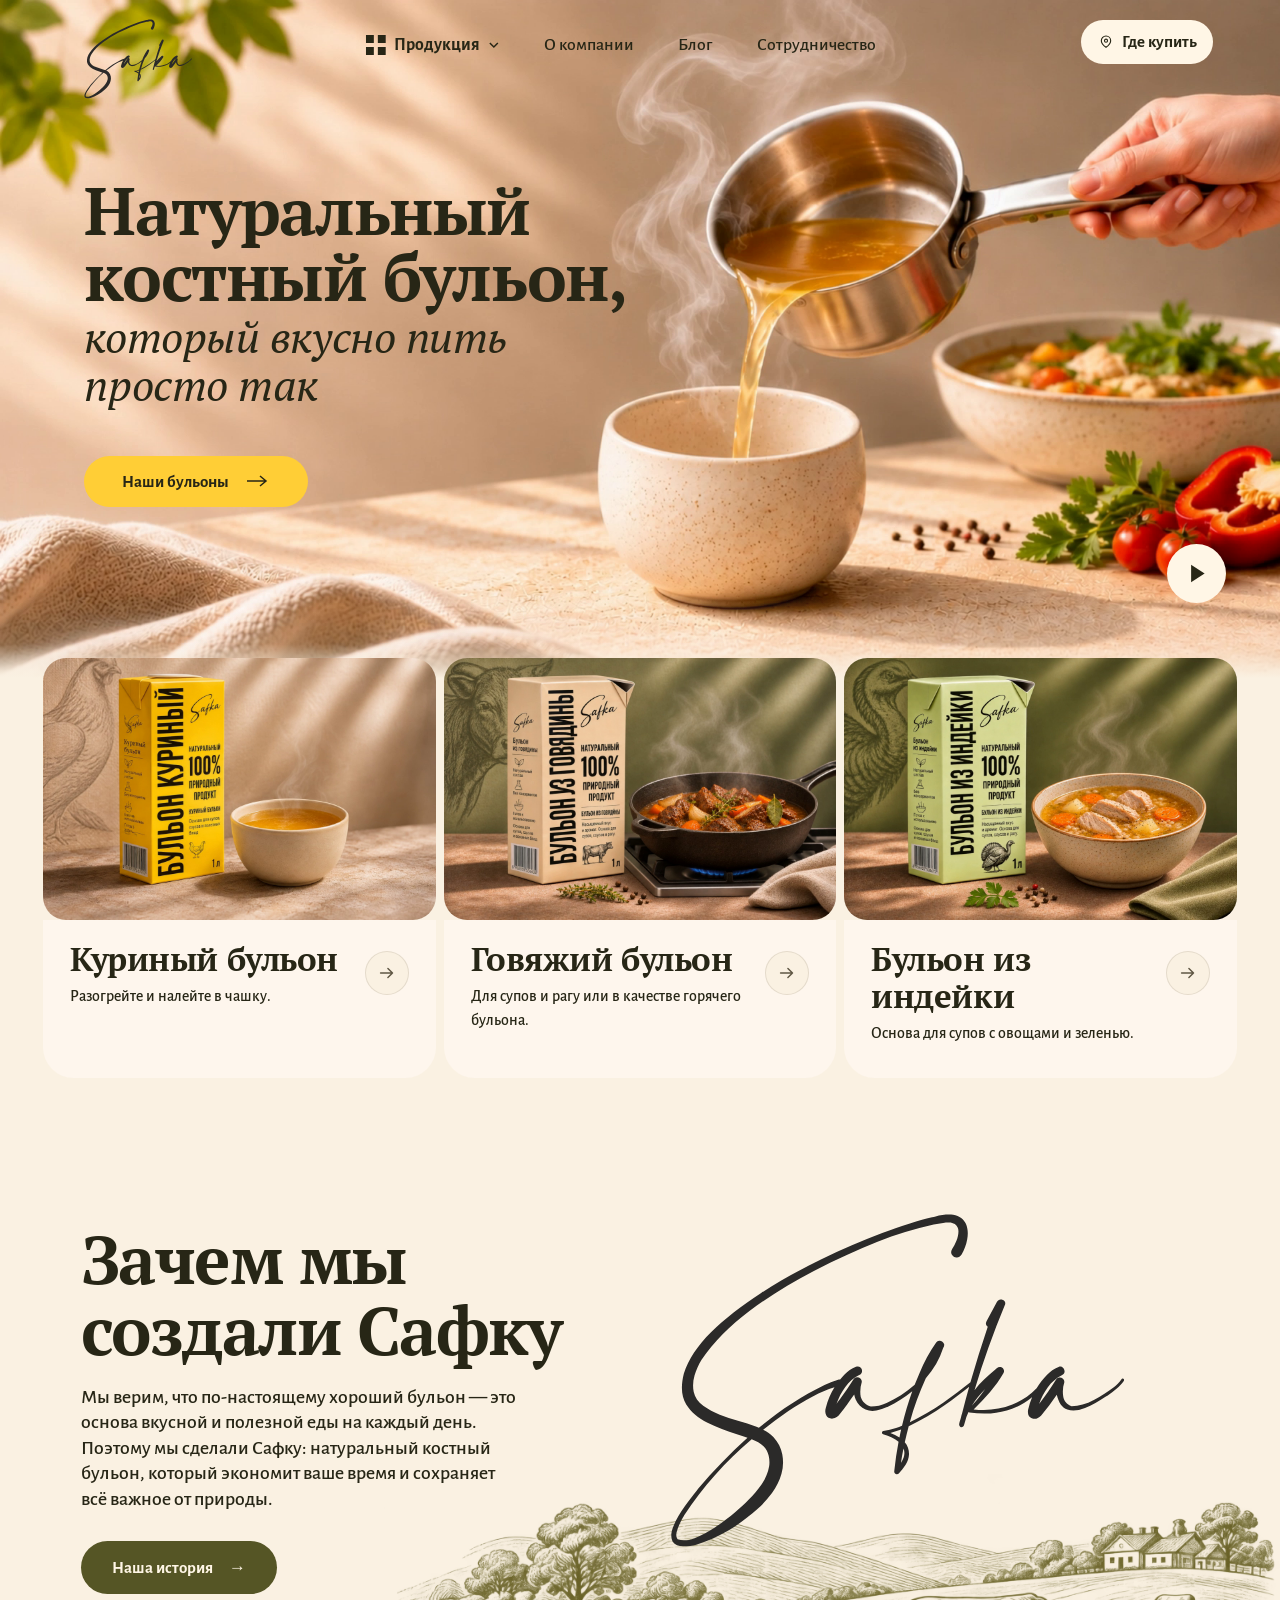
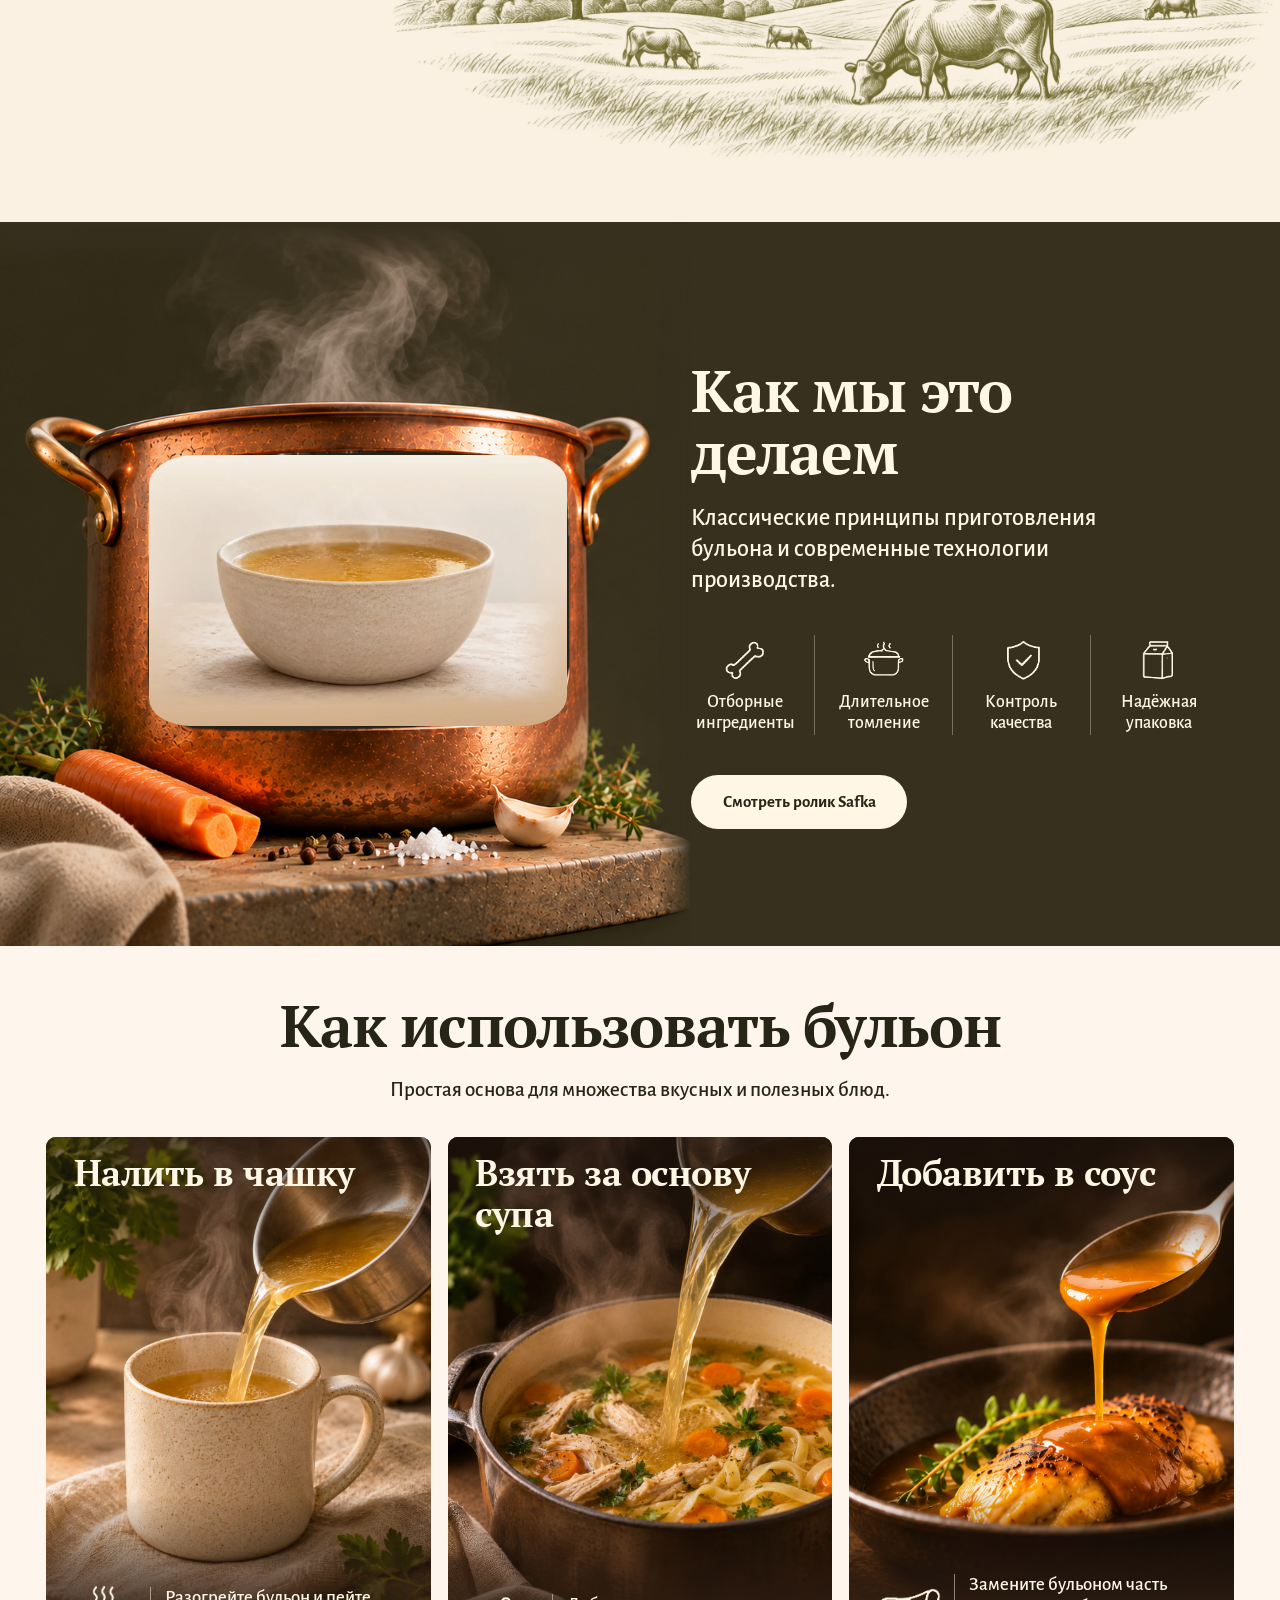
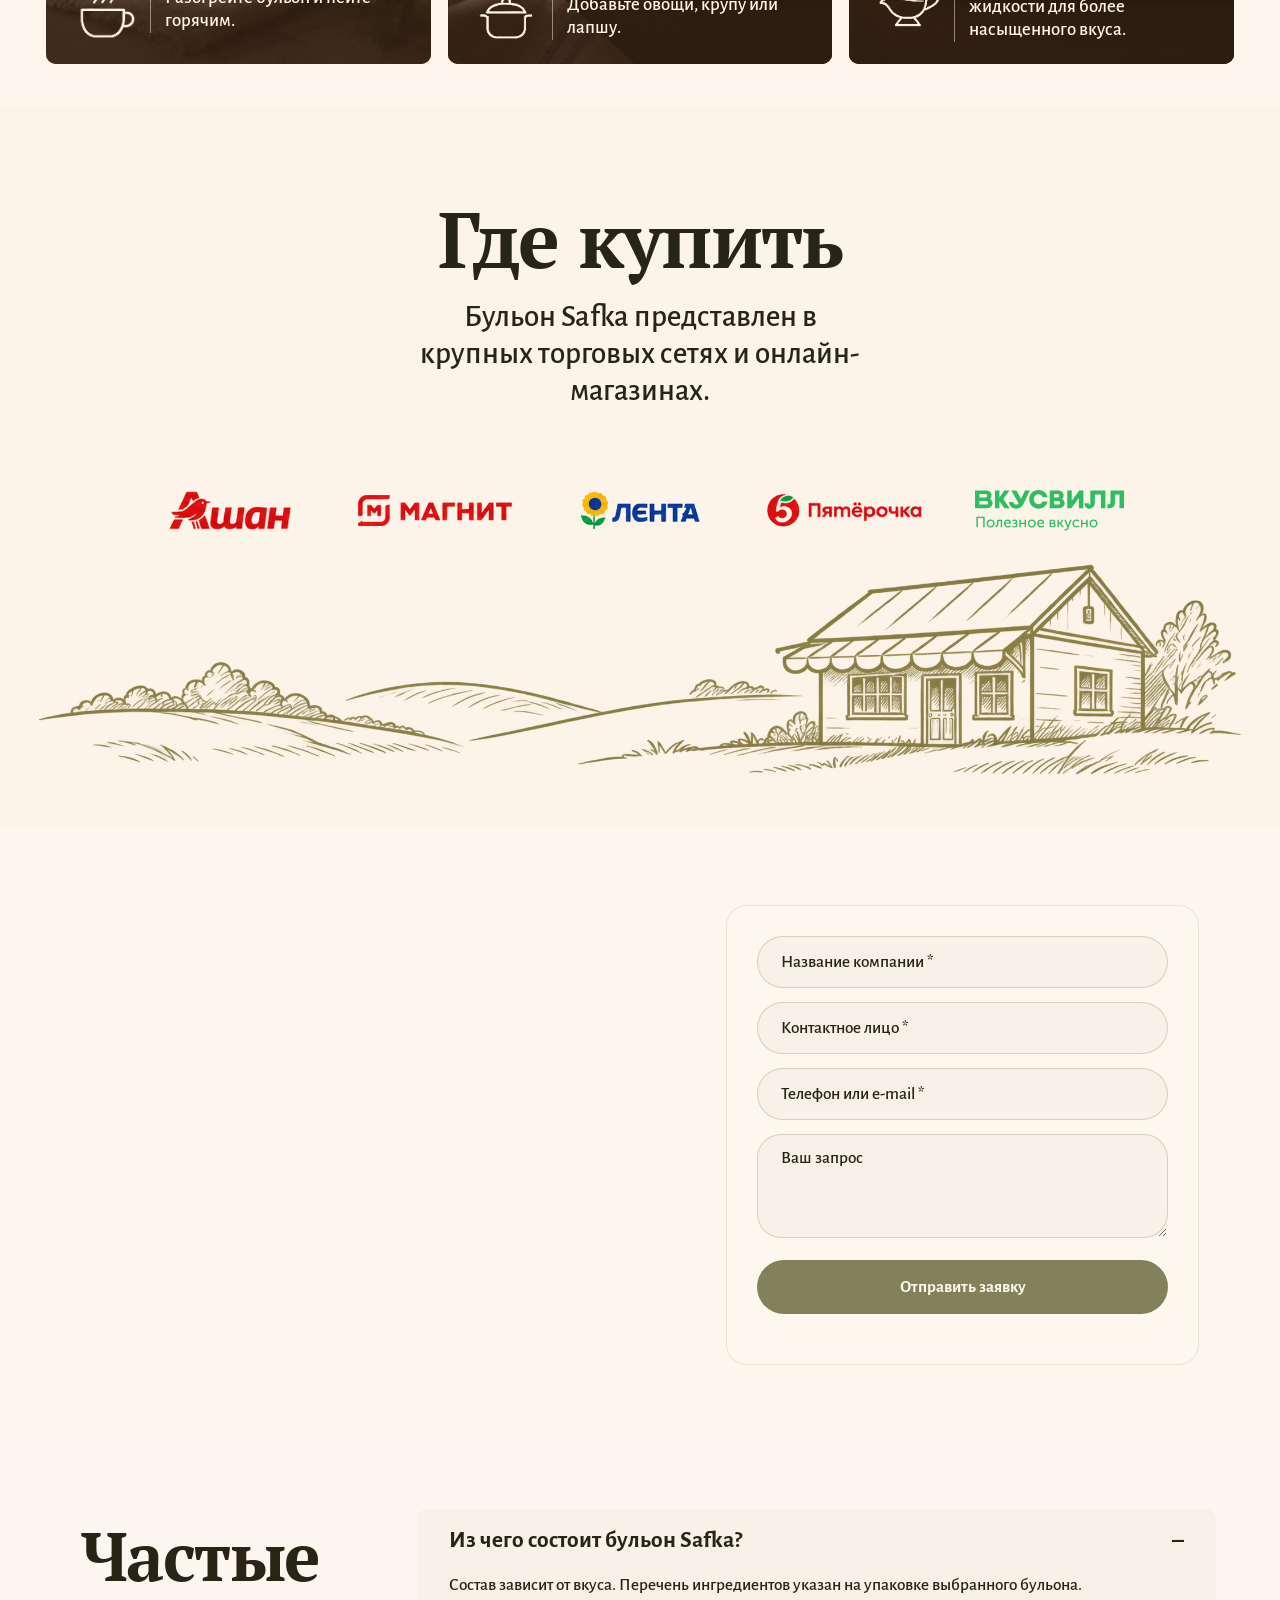
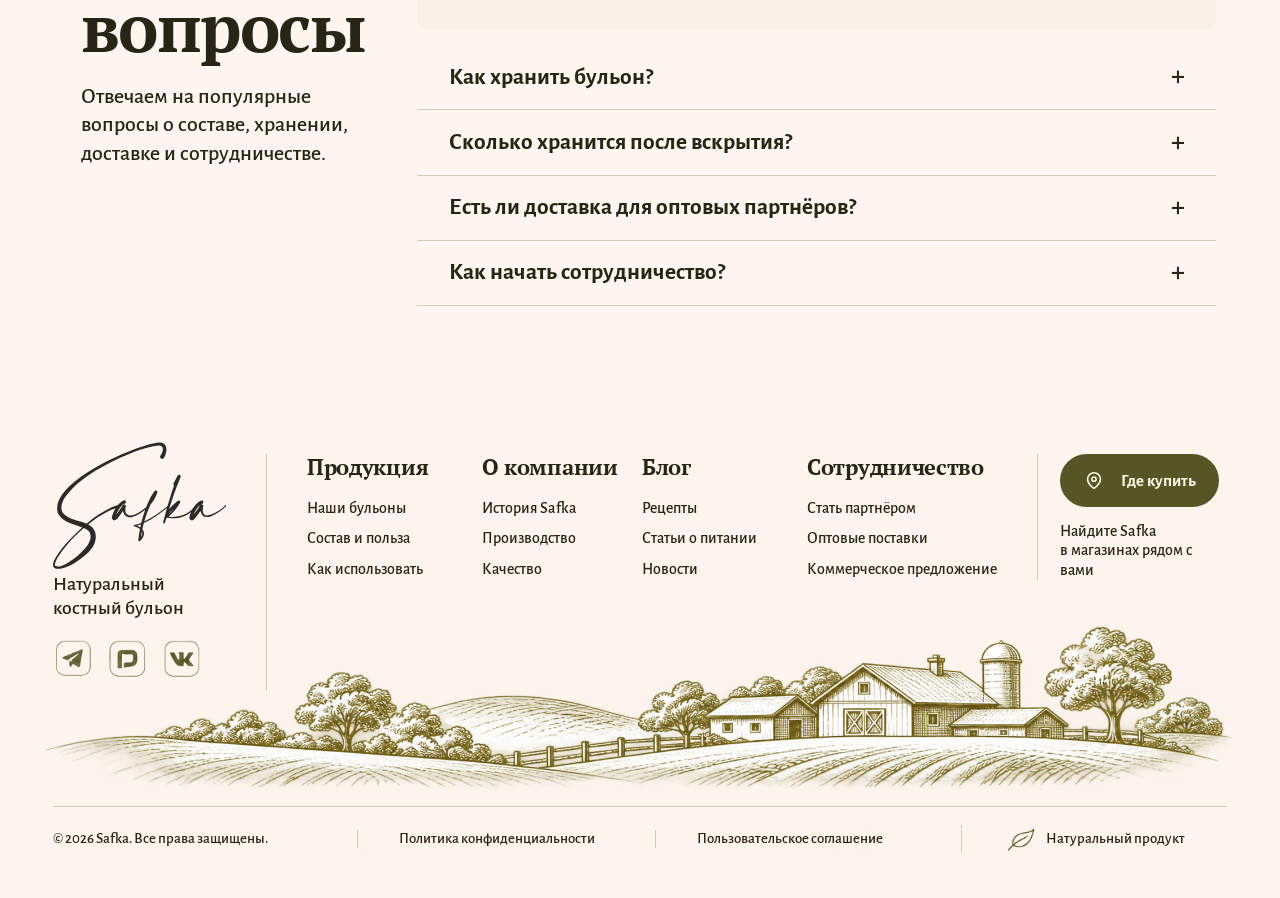
==== commit b297da52: "Refine Safka art direction for v2.2 review" ====
--- a/preview-v2_1/index.html
+++ b/preview-v2_1/index.html
@@ -23,7 +23,7 @@
   <main id="top">
     <section class="hero" aria-labelledby="hero-title">
       <div class="hero-media">
-        <video id="hero-video" aria-hidden="true" muted playsinline preload="none"
+        <video id="hero-video" aria-hidden="true" muted loop playsinline preload="none"
           poster="assets/hero/hero_background_poster.png"
           src="assets/hero/hero_background_video.mp4"></video>
       </div>
@@ -43,19 +43,19 @@
             </button>
             <noscript><a href="#flavors">Продукция</a></noscript>
             <ul id="catalog-items" class="catalog-items" hidden>
-              <li><a href="#chicken">Куриный бульон</a></li>
-              <li><a href="#beef">Говяжий бульон</a></li>
-              <li><a href="#turkey">Бульон из индейки</a></li>
+              <li><a href="#chicken"><img src="assets/flavors/chicken_hover_poster.png" width="1176" height="784" alt=""><span>Куриный бульон</span></a></li>
+              <li><a href="#beef"><img src="assets/flavors/beef_hover_poster.png" width="1176" height="784" alt=""><span>Говяжий бульон</span></a></li>
+              <li><a href="#turkey"><img src="assets/flavors/turkey_hover_poster.png" width="1176" height="784" alt=""><span>Бульон из индейки</span></a></li>
             </ul>
           </div>
           <a class="nav-link" href="https://safka.ru/our_mission/">О компании</a>
           <a class="nav-link" href="https://safka.ru/blog/">Блог</a>
           <a class="nav-link" href="https://safka.ru/contact/">Сотрудничество</a>
         </nav>
-        <span class="button button-light buy-link" aria-disabled="true" role="link">
+        <a class="button button-light buy-link" href="#buy">
           <svg width="16" height="16" viewBox="0 0 24 24" aria-hidden="true" fill="none" stroke="currentColor" stroke-width="1.7"><path d="M19 10c0 5-7 10-7 10S5 15 5 10a7 7 0 1 1 14 0Z"/><circle cx="12" cy="10" r="2.3"/></svg>
           Где купить
-        </span>
+        </a>
       </header>
       <div class="hero-copy">
         <h1 id="hero-title" class="heading-hero">
@@ -63,7 +63,7 @@
           <span>костный бульон,</span>
           <em class="heading-hero-italic"><span>который вкусно пить</span> <span>просто так</span></em>
         </h1>
-        <a class="button button-primary hero-cta" href="#flavors">
+        <a class="button button-primary button-accent hero-cta" href="#flavors">
           Наши бульоны
           <svg width="25" height="20" viewBox="0 0 25 20" aria-hidden="true" fill="none" stroke="currentColor" stroke-width="1.5"><path d="M2 10h19m-6-5 6 5-6 5"/></svg>
         </a>
@@ -128,7 +128,6 @@
 
     <section id="company" class="batch-section story" aria-labelledby="story-title">
       <div class="story-copy">
-        <p class="story-kicker">О нас</p>
         <h2 id="story-title" class="heading-feature">Зачем мы<br>создали Сафку</h2>
         <p class="batch-lead">Мы верим, что по-настоящему хороший бульон — это основа вкусной и полезной еды на каждый день. Поэтому мы сделали Сафку: натуральный костный бульон, который экономит ваше время и сохраняет всё важное от природы.</p>
         <a class="button button-primary batch-cta" href="https://safka.ru/our_mission/">Наша история <span aria-hidden="true">→</span></a>
@@ -138,7 +137,11 @@
     </section>
 
     <section id="production" class="batch-section production" aria-labelledby="production-title">
-      <img class="production-shell" src="assets/approved-details/production-shell.png" width="900" height="942" alt="Медная кастрюля">
+      <div class="production-visual">
+        <img class="production-shell" src="assets/approved-details/production-shell.png" width="900" height="942" alt="Медная кастрюля">
+        <video class="story-film" id="story-film" src="assets/production/food-film.mp4"
+          poster="assets/production/first-frame.webp" preload="none" muted playsinline aria-hidden="true"></video>
+      </div>
       <div class="production-copy">
         <h2 id="production-title" class="heading-media-side">Как мы это делаем</h2>
         <p class="batch-lead">Классические принципы приготовления бульона и современные технологии производства.</p>
@@ -148,7 +151,7 @@
           <li><img src="assets/approved-details/quality.png" alt="">Контроль<br>качества</li>
           <li><img src="assets/approved-details/carton.png" alt="">Надёжная<br>упаковка</li>
         </ul>
-        <button type="button" class="button batch-cta production-action" disabled>Смотреть производство</button>
+        <button type="button" class="button button-light batch-cta production-action" aria-controls="story-film">Смотреть ролик Safka</button>
       </div>
     </section>
 
@@ -180,13 +183,18 @@
     <section id="buy" class="batch-section retail" aria-labelledby="retail-title">
       <h2 id="retail-title" class="heading-display-center">Где купить</h2>
       <p class="retail-lead">Бульон Safka представлен в крупных торговых сетях и онлайн-магазинах.</p>
-      <div class="retail-window">
+      <div class="retail-window" role="region" aria-label="Логотипы сетей, группы компаний и маркетплейсов">
         <div class="retail-track">
-          <ul class="retail-list" aria-label="Торговые сети">
+          <ul class="retail-list">
             <li><img src="assets/retail/auchan_reference_normalized.png" alt="Ашан" width="300" height="110"></li>
             <li><img src="assets/retail/magnit_reference_normalized.png" alt="Магнит" width="300" height="110"></li>
             <li><img src="assets/retail/lenta_reference_normalized.png" alt="Лента" width="300" height="110"></li>
             <li><img src="assets/retail/pyaterochka_reference_normalized.png" alt="Пятёрочка" width="300" height="110"></li>
+            <li class="retail-added"><img src="assets/retail/vkusvill.svg" alt="ВкусВилл, торговая сеть"></li>
+            <li class="retail-added"><img src="assets/retail/x5.svg" alt="X5 Group, группа компаний"></li>
+            <li class="retail-added"><img src="assets/retail/yandex-market.svg" alt="Яндекс Маркет, маркетплейс"></li>
+            <li class="retail-added"><img src="assets/retail/wildberries.svg" alt="Wildberries, маркетплейс"></li>
+            <li class="retail-added"><img src="assets/retail/ozon.svg" alt="Ozon, маркетплейс"></li>
           </ul>
         </div>
         <button class="retail-pause" type="button" aria-pressed="false" hidden>Пауза прокрутки</button>
--- a/preview-v2_1/hero.css
+++ b/preview-v2_1/hero.css
@@ -82,8 +82,7 @@
 .catalog-items { padding-inline-start: var(--space-3); list-style: none; }
 .catalog-items a { white-space: nowrap; }
 .menu-toggle { order: 3; padding: 0; inline-size: var(--control-min); }
-.buy-link { margin-inline-start: auto; font-weight: 500; padding-inline: clamp(8px, 1.3vw, 22px); }
-.buy-link[aria-disabled="true"] { cursor: default; }
+.buy-link { margin-inline-start: auto; padding-inline: clamp(8px, 1.3vw, 22px); }
 
 .hero-copy {
   grid-area: copy;
@@ -94,7 +93,6 @@
 .hero-copy h1 > span, .heading-hero-italic, .heading-hero-italic span { display: block; }
 .heading-hero-italic { margin-block-start: var(--space-3); }
 .hero-cta {
-  --button-fill: #59561d;
   margin-block-start: var(--space-5);
   gap: var(--space-4);
 }
@@ -184,7 +182,6 @@
   .heading-hero-italic span + span { margin-block-start: clamp(8px, .78vw, 14px); }
   .hero-cta {
     margin-block-start: clamp(35px, 4.0vw, 66px);
-    font-weight: 500;
     min-block-size: clamp(48px, 4.04vw, 72px);
     min-inline-size: clamp(204px, 17.45vw, 310px);
   }
@@ -194,3 +191,47 @@
   }
 }
 
+
+/* The joint extends the backdrop; the original video scale and card grid stay in place. */
+#top { --hero-joint: clamp(24px, 2.5vw, 60px); }
+.hero-media video { opacity: 0; }
+.hero-media video[data-ready] { opacity: 1; }
+.hero-media::after {
+  content: "";
+  position: absolute;
+  inset: 0;
+  pointer-events: none;
+  background: linear-gradient(var(--hero-surface), transparent 18%),
+    linear-gradient(to bottom, transparent 84%, #faf1e270);
+}
+.catalog-items { padding: 0; list-style: none; }
+.catalog-items a {
+  display: grid;
+  grid-template-columns: clamp(68px, 20vw, 110px) 1fr;
+  gap: 10px;
+  padding: 8px 0;
+  white-space: normal;
+  font-weight: 700;
+}
+.catalog-items img { width: 100%; height: auto; border-radius: 8px; }
+.catalog-items a:hover, .catalog-items a:focus-visible { color: var(--action); }
+@media (min-width: 1024px) {
+  .hero { block-size: calc(var(--hero-height) + var(--hero-joint)); }
+  .hero-copy { inset-block-start: calc(var(--hero-height) * .2743); }
+  .video-toggle { inset-block-end: calc(var(--hero-joint) + var(--hero-height) * .067); }
+  .hero-media::after { background: linear-gradient(to bottom, transparent 88%, #faf1e234 95%, var(--surface)); }
+  .flavor-peek { position: relative; z-index: 1; margin-block-start: calc(-1 * var(--hero-joint)); }
+  .hero:has(#catalog-items:not([hidden])) { z-index: 3; }
+  .catalog-items {
+    display: grid;
+    grid-template-columns: repeat(3, minmax(0, 1fr));
+    gap: 16px;
+    inline-size: min(690px, 66vw);
+    inset: 100% auto auto 0;
+    transform: translateX(-37%);
+    padding: 16px;
+    border-radius: 15px;
+    background: var(--surface-soft);
+  }
+  .catalog-items a { grid-template-columns: 1fr; align-content: start; padding: 0; }
+}
--- a/preview-v2_1/sections.css
+++ b/preview-v2_1/sections.css
@@ -10,7 +10,6 @@
   min-block-size: clamp(46px, 4.2vw, 72px);
   padding-inline: clamp(21px, 2.45vw, 42px);
   gap: var(--space-4);
-  font-size: clamp(17px, 1.45vw, 24px);
 }
 .batch-visually-hidden {
   position: absolute;
@@ -42,16 +41,7 @@
   overflow: clip;
 }
 .story-copy { position: relative; z-index: 1; }
-.story-kicker {
-  display: flex;
-  align-items: center;
-  gap: var(--space-5);
-  font-size: clamp(15px, 1.25vw, 21px);
-  text-transform: uppercase;
-  margin-block-end: clamp(22px, 2.1vw, 36px);
-}
-.story-kicker::after { content: ""; inline-size: min(185px, 25vw); block-size: 1px; background: var(--field-border); }
-.story-copy .batch-lead { max-inline-size: 33ch; margin-block: clamp(22px, 2.25vw, 38px); }
+.story-copy .batch-lead { max-inline-size: 33ch; margin-block: var(--section-heading-gap) clamp(22px, 2.25vw, 38px); }
 .story-mark { inline-size: min(75%, 420px); justify-self: center; z-index: 1; }
 .story-engraving { inline-size: calc(100% + 2 * var(--section-inset)); max-inline-size: none; margin-inline: calc(-1 * var(--section-inset)); }
 
@@ -61,9 +51,10 @@
   color: var(--ink-light);
   background: var(--surface-dark);
 }
-.production-shell { inline-size: 100%; align-self: end; }
+.production-visual { position: relative; align-self: end; }
+.production-shell { inline-size: 100%; }
 .production-copy { padding: 36px var(--section-inset) 56px; }
-.production-copy .batch-lead { margin-block-start: clamp(14px, 1.65vw, 28px); max-inline-size: 30ch; font-size: clamp(20px, 1.9vw, 33px); }
+.production-copy .batch-lead { margin-block-start: var(--section-heading-gap); max-inline-size: 30ch; font-size: clamp(20px, 1.9vw, 33px); }
 .production-steps {
   display: grid;
   grid-template-columns: repeat(2, minmax(0, 1fr));
@@ -81,10 +72,10 @@
 .production-steps img { margin: 0 auto 10px; inline-size: clamp(37px, 4vw, 67px); block-size: clamp(35px, 3.7vw, 62px); object-fit: contain; }
 .production-action:disabled { background: var(--ink-light); color: var(--ink-muted); }
 
-.uses { padding: clamp(34px, 2vw, 48px) max(var(--page-gutter), 3.6vw) clamp(38px, 3.35vw, 78px); background: var(--surface-soft); }
+.uses { padding: clamp(46px, 3.8vw, 76px) max(var(--page-gutter), 3.6vw) clamp(38px, 3.35vw, 78px); background: var(--surface-soft); }
 .uses > h2, .uses-lead { text-align: center; }
 .uses-lead {
-  margin: clamp(10px, .8vw, 16px) auto clamp(25px, 2.65vw, 62px);
+  margin: var(--section-heading-gap) auto clamp(25px, 2.65vw, 48px);
   font: 500 clamp(18px, 1.65vw, 30px)/1.3 var(--font-sans);
 }
 .uses-grid { display: grid; gap: clamp(15px, 1.32vw, 25px); }
@@ -139,13 +130,14 @@
 .retail > h2, .retail-lead { margin-inline: var(--page-gutter); }
 .retail-lead {
   max-inline-size: 31ch;
-  margin: clamp(15px, 2.3vw, 43px) auto 0;
+  margin: var(--section-heading-gap) auto 0;
   padding-inline: var(--space-4);
   font-size: clamp(21px, 2.44vw, 44px);
   line-height: 1.18;
 }
 .retail-window {
   --retail-width: min(80vw, 1440px);
+  --retail-visible: 5;
   position: relative;
   inline-size: var(--retail-width);
   margin: clamp(31px, 4.6vw, 105px) auto 0;
@@ -160,13 +152,17 @@
 .retail-list {
   flex: none;
   display: grid;
-  grid-template-columns: repeat(4, minmax(0, 1fr));
-  inline-size: var(--retail-width);
+  grid-auto-flow: column;
+  grid-auto-columns: calc(var(--retail-width) / var(--retail-visible));
+  inline-size: max-content;
   padding: 0;
   list-style: none;
 }
 .retail-list li { display: grid; place-items: center; padding-inline: 8px; }
-.retail-list img { inline-size: clamp(135px, 17.8vw, 335px); }
+.retail-list li { min-block-size: clamp(76px, 6.5vw, 106px); }
+.retail-list img { inline-size: min(100%, 300px); }
+.retail-list .retail-added img { inline-size: auto; max-inline-size: 82%; block-size: clamp(28px, 3.2vw, 54px); object-fit: contain; }
+.retail-window:not([data-motion]) { overflow-x: auto; scrollbar-width: none; }
 .retail-pause {
   position: absolute;
   inset: auto 12px 12px auto;
@@ -189,13 +185,13 @@
 .partnership {
   display: grid;
   gap: 30px;
-  padding: clamp(55px, 9.55vw, 205px) var(--section-inset) clamp(55px, 13vw, 265px);
+  padding: clamp(54px, 6vw, 126px) var(--section-inset);
   background: var(--surface-soft);
 }
 .partner-copy { padding-block-start: clamp(0px, 2.15vw, 41px); }
 .partner-copy .batch-lead {
   max-inline-size: 35ch;
-  margin-block-start: clamp(18px, 2.55vw, 52px);
+  margin-block-start: var(--section-heading-gap);
   font-size: var(--batch-lead);
   line-height: 1.23;
 }
@@ -239,10 +235,10 @@
 .questions {
   display: grid;
   gap: clamp(24px, 2.1vw, 43px);
-  padding: clamp(50px, 9.9vw, 218px) max(var(--page-gutter), 5vw) clamp(56px, 10.6vw, 218px) var(--section-inset);
+  padding: clamp(48px, 5.25vw, 105px) max(var(--page-gutter), 5vw) clamp(53px, 5.65vw, 110px) var(--section-inset);
   background: #fdf5ef;
 }
-.questions-copy .batch-lead { max-inline-size: 24ch; font-size: clamp(19px, 1.72vw, 32px); margin-block-start: clamp(17px, 2vw, 38px); }
+.questions-copy .batch-lead { max-inline-size: 24ch; font-size: clamp(19px, 1.72vw, 32px); margin-block-start: var(--section-heading-gap); }
 .questions-list details { border-block-end: 1px solid var(--divider); }
 .questions-list details[open] {
   margin-block-end: clamp(8px, 1.2vw, 22px);
@@ -255,7 +251,7 @@
   align-items: center;
   justify-content: space-between;
   gap: var(--space-3);
-  min-block-size: clamp(52px, 5.6vw, 100px);
+  min-block-size: clamp(52px, 4.25vw, 78px);
   padding: .65em clamp(14px, 2.45vw, 44px);
   cursor: pointer;
   list-style: none;
@@ -273,7 +269,7 @@
   line-height: 1.35;
 }
 
-.site-footer { overflow: clip; padding: clamp(64px, 21.8vw, 480px) max(var(--page-gutter), 4.15vw) clamp(35px, 3.55vw, 85px); background: #fcf4ed; }
+.site-footer { overflow: clip; padding: clamp(48px, 5.9vw, 118px) max(var(--page-gutter), 4.15vw) clamp(35px, 3.55vw, 85px); background: #fcf4ed; }
 .footer-top { position: relative; z-index: 1; display: grid; gap: var(--space-8); }
 .footer-mark { inline-size: clamp(124px, 13.5vw, 250px); }
 .footer-brand > p { font-size: clamp(19px, 1.55vw, 28px); line-height: 1.2; }
@@ -300,9 +296,7 @@
 .footer-natural img { inline-size: clamp(25px, 2.5vw, 48px); }
 
 @media (max-width: 767px) {
-  .retail-window { --retail-width: calc(100vw - 2 * var(--page-gutter)); }
-  .retail-list { inline-size: calc(2 * var(--retail-width)); }
-  .retail-window:not([data-motion]) { overflow-x: auto; scrollbar-width: none; }
+  .retail-window { --retail-width: calc(100vw - 2 * var(--page-gutter)); --retail-visible: 2; }
   .retail-engraving { inline-size: 150%; max-inline-size: none; margin-inline-start: -50%; }
 }
 @media (min-width: 700px) {
@@ -314,7 +308,7 @@
   .uses-grid .use-card:last-child { grid-column: 1 / -1; inline-size: calc((100% - 15px) / 2); justify-self: center; }
 }
 @media (min-width: 1001px) {
-  .story { min-block-size: 56.31vw; display: block; padding: 7.3vw var(--section-inset) clamp(75px, 10vw, 170px); }
+  .story { min-block-size: 56.31vw; display: block; padding: 9.5vw var(--section-inset) clamp(75px, 10vw, 170px); }
   .story-copy { inline-size: 44%; }
   .story-copy .batch-lead { max-inline-size: min(100%, 34.2vw); }
   .story-mark { position: absolute; inset: 8.8vw 12.2vw auto auto; inline-size: 35.4vw; }
@@ -327,10 +321,9 @@
   .uses-grid { grid-template-columns: repeat(3,minmax(0,1fr)); }
   .retail { min-block-size: 56.35vw; }
   .retail-engraving { position: absolute; inset: auto 1.65vw -4vw; inline-size: 96.7vw; height: auto; margin: 0; }
-  .partnership { min-block-size: 56.41vw; grid-template-columns: minmax(0, 1.28fr) minmax(0, 1fr); align-items: start; gap: 3.05vw; }
-  .questions { min-block-size: 56.41vw; grid-template-columns: minmax(0, 27.3%) minmax(0, 1fr); }
+  .partnership { grid-template-columns: minmax(0, 1.28fr) minmax(0, 1fr); align-items: center; gap: 3.05vw; }
+  .questions { grid-template-columns: minmax(0, 27.3%) minmax(0, 1fr); }
   .questions-copy { padding-block-start: .9vw; }
-  .site-footer { min-block-size: 56.35vw; }
   .footer-top { grid-template-columns: 18.2% minmax(0,1fr) 16.2%; gap: 0; }
   .footer-brand { border-inline-end: 1px solid var(--divider); padding-block-end: 12px; }
   .footer-mark { margin-block-start: -.9vw; }
@@ -348,3 +341,20 @@
 @media (prefers-reduced-motion: no-preference) {
   [data-motion-pending] { opacity: 0; }
 }
+
+.story-film {
+  position: absolute;
+  inset: 32.15% auto auto 21.6%;
+  inline-size: 60.45%;
+  block-size: 37.5%;
+  max-inline-size: none;
+  object-fit: cover;
+  border-radius: 11% 10% 11% 10%;
+  pointer-events: none;
+}
+.story-film[data-unavailable] { opacity: 0; }
+#buy { scroll-margin-block-start: var(--space-5); }
+.use-card[data-playing]::before { background: linear-gradient(#21160fd0, transparent); }
+@media (max-width: 360px) {
+  .footer-nav { grid-template-columns: minmax(0, 1fr) minmax(0, 1.25fr); }
+}
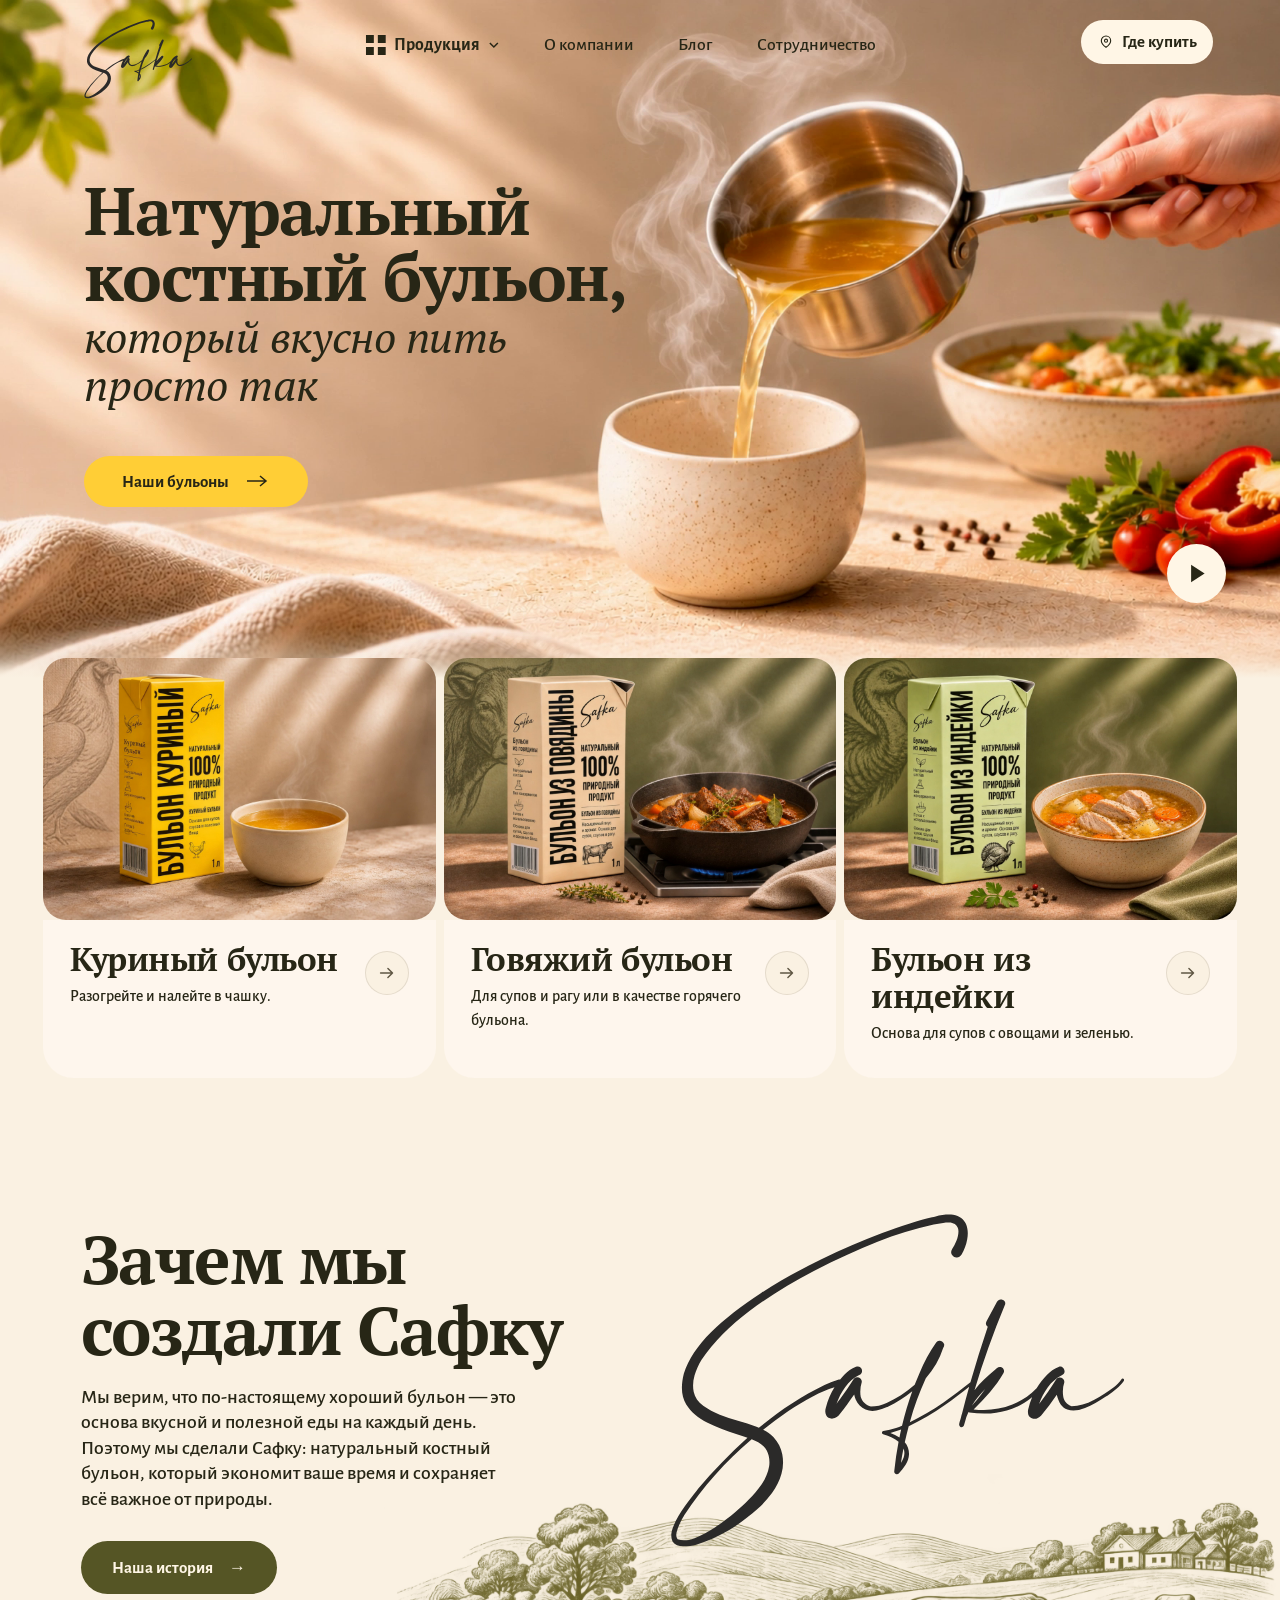
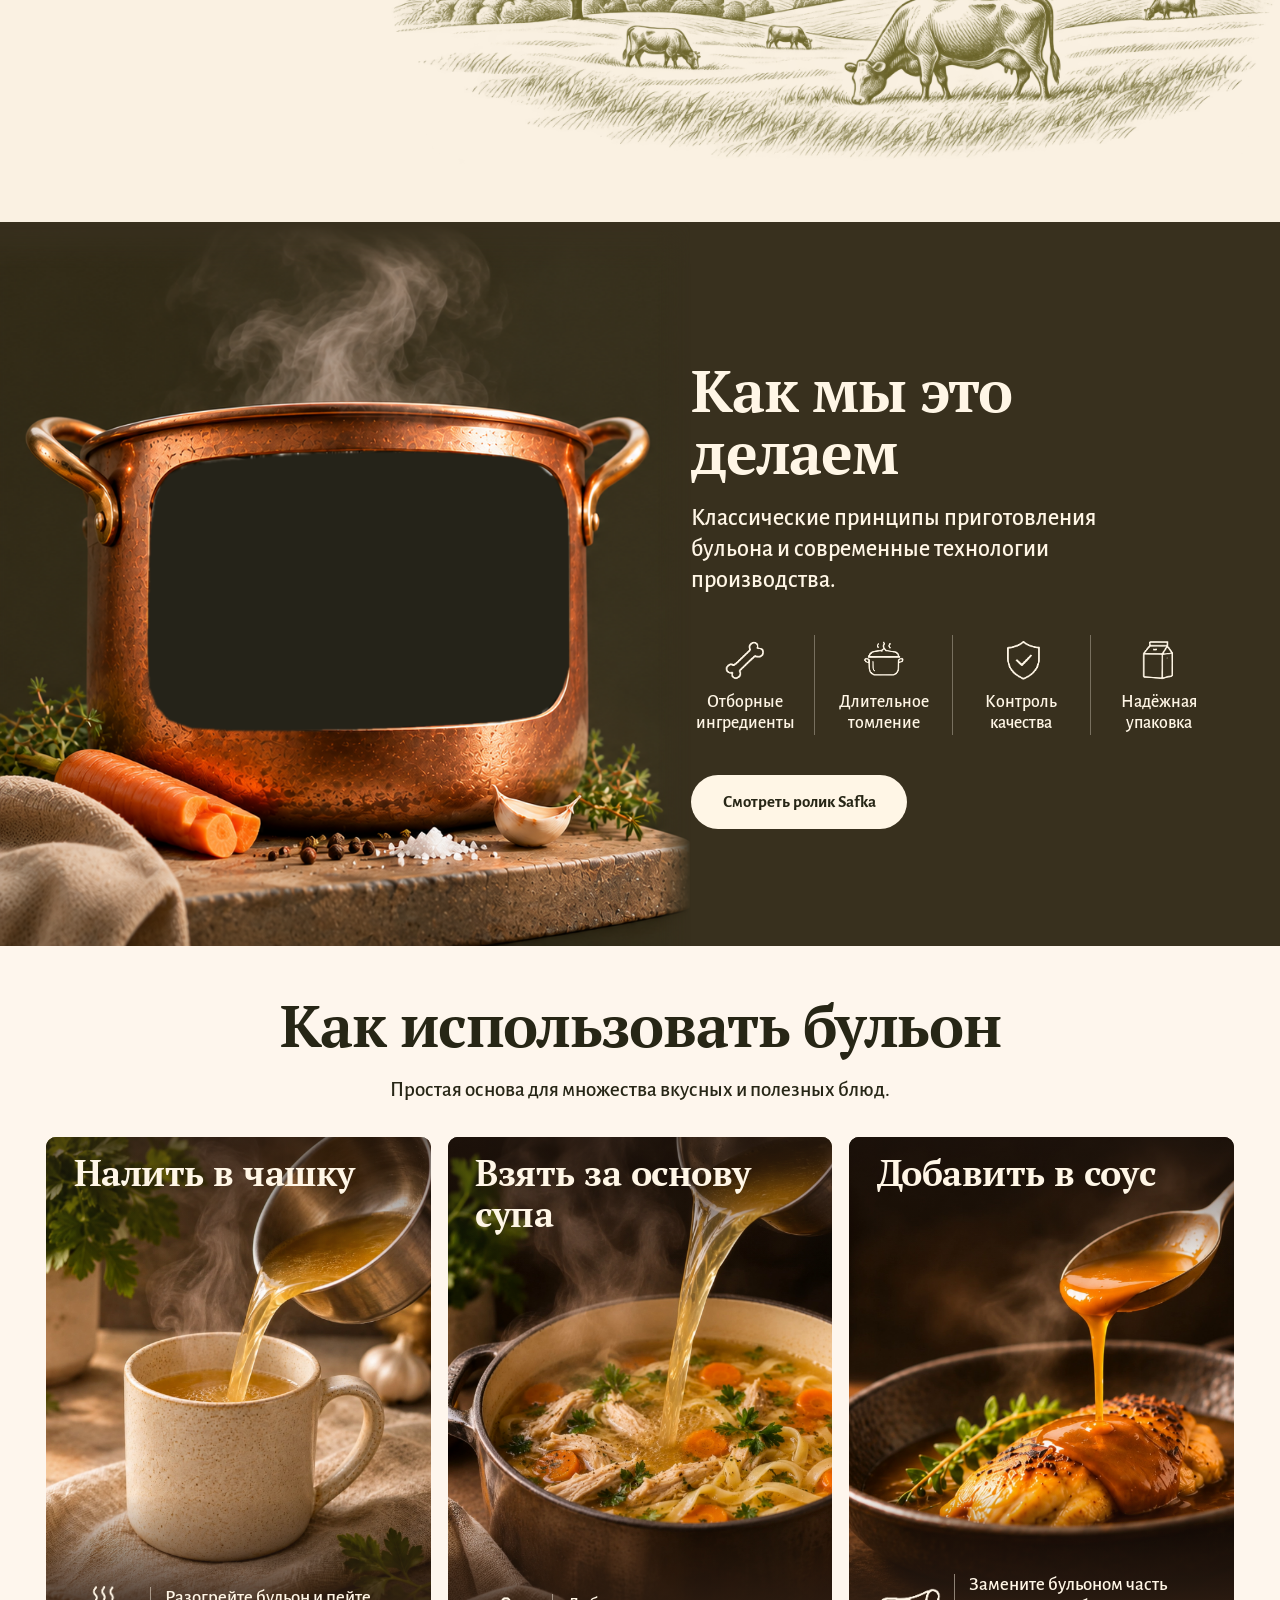
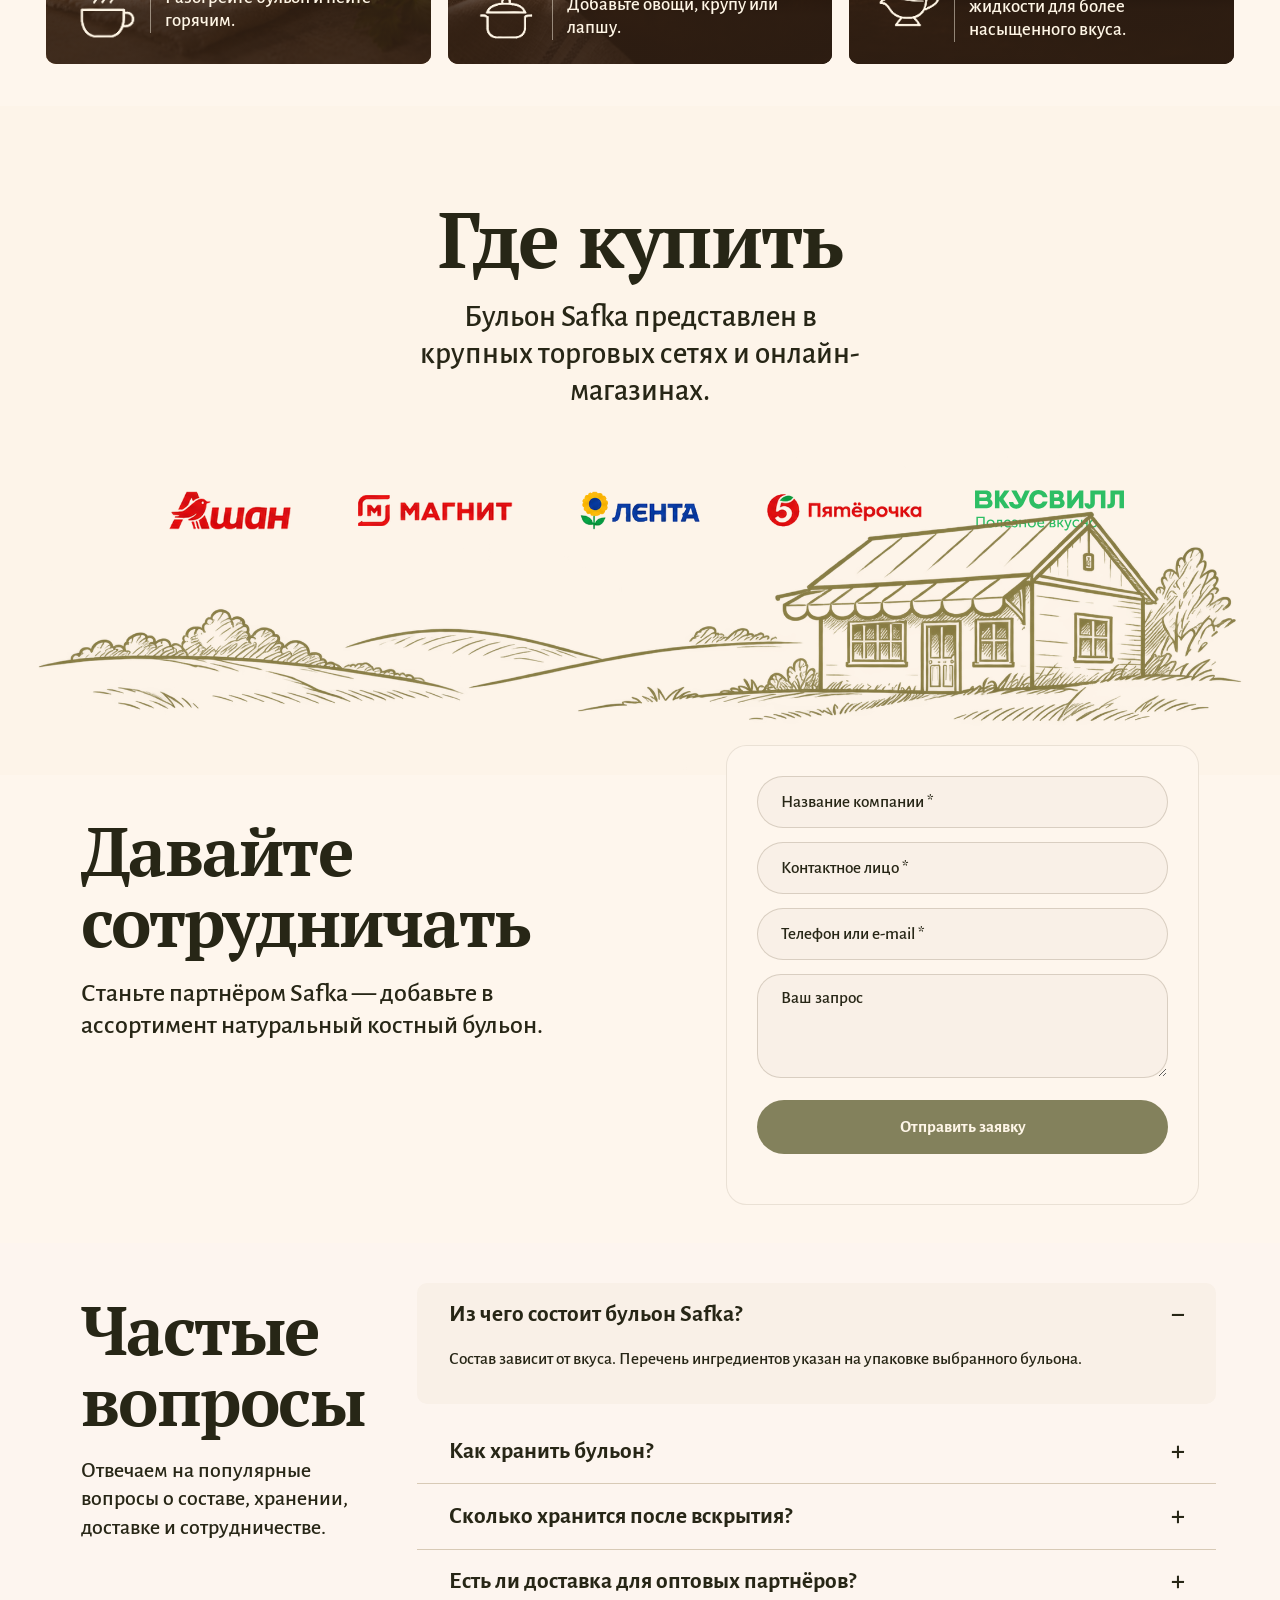
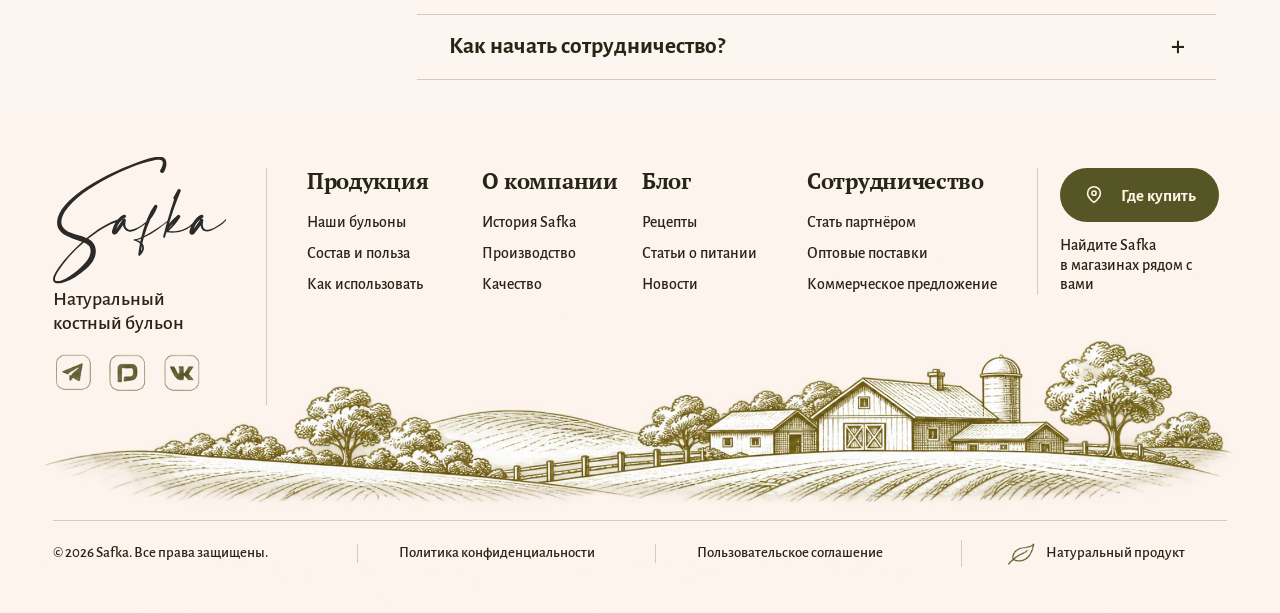
==== commit 05e06632: "Polish Safka v2.2 preview for final visual review" ====
--- a/preview-v2_1/index.html
+++ b/preview-v2_1/index.html
@@ -20,6 +20,36 @@
   <script src="motion.js" defer blocking="render"></script>
 </head>
 <body>
+  <header class="hero-header">
+    <a class="brand" href="#top" aria-label="Сафка — главная">
+      <img src="assets/hero/logo.svg" alt="" width="297" height="210">
+    </a>
+    <button class="button button-light menu-toggle" type="button" aria-label="Меню" aria-expanded="false" aria-controls="primary-nav" hidden>
+      <svg width="22" height="22" viewBox="0 0 24 24" aria-hidden="true" fill="none" stroke="currentColor" stroke-width="1.8"><path d="M4 6h16M4 12h16M4 18h16"/></svg>
+    </button>
+    <nav id="primary-nav" class="navigation" aria-label="Основная навигация">
+      <div class="catalog" id="catalog">
+        <button class="catalog-toggle" type="button" aria-expanded="false" aria-controls="catalog-items" hidden>
+          <svg width="20" height="20" viewBox="0 0 20 20" aria-hidden="true" fill="currentColor"><path d="M0 0h8v8H0zm12 0h8v8h-8zM0 12h8v8H0zm12 0h8v8h-8z"/></svg>
+          <span>Продукция</span>
+          <svg width="12" height="12" viewBox="0 0 12 12" aria-hidden="true" fill="none" stroke="currentColor" stroke-width="1.5"><path d="m2 4 4 4 4-4"/></svg>
+        </button>
+        <noscript><a href="#flavors">Продукция</a></noscript>
+        <ul id="catalog-items" class="catalog-items" hidden>
+          <li><a href="#chicken"><img src="assets/flavors/chicken_hover_poster.png" width="1176" height="784" alt=""><span>Куриный бульон</span></a></li>
+          <li><a href="#beef"><img src="assets/flavors/beef_hover_poster.png" width="1176" height="784" alt=""><span>Говяжий бульон</span></a></li>
+          <li><a href="#turkey"><img src="assets/flavors/turkey_hover_poster.png" width="1176" height="784" alt=""><span>Бульон из индейки</span></a></li>
+        </ul>
+      </div>
+      <a class="nav-link" href="https://safka.ru/our_mission/">О компании</a>
+      <a class="nav-link" href="https://safka.ru/blog/">Блог</a>
+      <a class="nav-link" href="https://safka.ru/contact/">Сотрудничество</a>
+    </nav>
+    <a class="button button-light buy-link" href="#buy">
+      <svg width="16" height="16" viewBox="0 0 24 24" aria-hidden="true" fill="none" stroke="currentColor" stroke-width="1.7"><path d="M19 10c0 5-7 10-7 10S5 15 5 10a7 7 0 1 1 14 0Z"/><circle cx="12" cy="10" r="2.3"/></svg>
+      Где купить
+    </a>
+  </header>
   <main id="top">
     <section class="hero" aria-labelledby="hero-title">
       <div class="hero-media">
@@ -27,36 +57,6 @@
           poster="assets/hero/hero_background_poster.png"
           src="assets/hero/hero_background_video.mp4"></video>
       </div>
-      <header class="hero-header">
-        <a class="brand" href="#top" aria-label="Сафка — главная">
-          <img src="assets/hero/logo.svg" alt="" width="297" height="210">
-        </a>
-        <button class="button button-light menu-toggle" type="button" aria-label="Меню" aria-expanded="false" aria-controls="primary-nav" hidden>
-          <svg width="22" height="22" viewBox="0 0 24 24" aria-hidden="true" fill="none" stroke="currentColor" stroke-width="1.8"><path d="M4 6h16M4 12h16M4 18h16"/></svg>
-        </button>
-        <nav id="primary-nav" class="navigation" aria-label="Основная навигация">
-          <div class="catalog" id="catalog">
-            <button class="catalog-toggle" type="button" aria-expanded="false" aria-controls="catalog-items" hidden>
-              <svg width="20" height="20" viewBox="0 0 20 20" aria-hidden="true" fill="currentColor"><path d="M0 0h8v8H0zm12 0h8v8h-8zM0 12h8v8H0zm12 0h8v8h-8z"/></svg>
-              <span>Продукция</span>
-              <svg width="12" height="12" viewBox="0 0 12 12" aria-hidden="true" fill="none" stroke="currentColor" stroke-width="1.5"><path d="m2 4 4 4 4-4"/></svg>
-            </button>
-            <noscript><a href="#flavors">Продукция</a></noscript>
-            <ul id="catalog-items" class="catalog-items" hidden>
-              <li><a href="#chicken"><img src="assets/flavors/chicken_hover_poster.png" width="1176" height="784" alt=""><span>Куриный бульон</span></a></li>
-              <li><a href="#beef"><img src="assets/flavors/beef_hover_poster.png" width="1176" height="784" alt=""><span>Говяжий бульон</span></a></li>
-              <li><a href="#turkey"><img src="assets/flavors/turkey_hover_poster.png" width="1176" height="784" alt=""><span>Бульон из индейки</span></a></li>
-            </ul>
-          </div>
-          <a class="nav-link" href="https://safka.ru/our_mission/">О компании</a>
-          <a class="nav-link" href="https://safka.ru/blog/">Блог</a>
-          <a class="nav-link" href="https://safka.ru/contact/">Сотрудничество</a>
-        </nav>
-        <a class="button button-light buy-link" href="#buy">
-          <svg width="16" height="16" viewBox="0 0 24 24" aria-hidden="true" fill="none" stroke="currentColor" stroke-width="1.7"><path d="M19 10c0 5-7 10-7 10S5 15 5 10a7 7 0 1 1 14 0Z"/><circle cx="12" cy="10" r="2.3"/></svg>
-          Где купить
-        </a>
-      </header>
       <div class="hero-copy">
         <h1 id="hero-title" class="heading-hero">
           <span>Натуральный</span>
@@ -139,8 +139,15 @@
     <section id="production" class="batch-section production" aria-labelledby="production-title">
       <div class="production-visual">
         <img class="production-shell" src="assets/approved-details/production-shell.png" width="900" height="942" alt="Медная кастрюля">
+        <svg class="production-mask" width="0" height="0" aria-hidden="true">
+          <defs>
+            <clipPath id="production-window" clipPathUnits="objectBoundingBox">
+              <path d="M.009 .32 Q.007 .088 .13 .052 C.26 -.003 .69 -.008 .864 .025 Q.992 .043 .996 .302 L.996 .749 Q.994 .902 .932 .936 C.832 .991 .307 1.005 .105 .981 Q.003 .957 .006 .815 Z"/>
+            </clipPath>
+          </defs>
+        </svg>
         <video class="story-film" id="story-film" src="assets/production/food-film.mp4"
-          poster="assets/production/first-frame.webp" preload="none" muted playsinline aria-hidden="true"></video>
+          poster="assets/production/first-frame.webp" preload="none" muted loop playsinline aria-hidden="true"></video>
       </div>
       <div class="production-copy">
         <h2 id="production-title" class="heading-media-side">Как мы это делаем</h2>
@@ -204,7 +211,7 @@
 
     <section id="partnership" class="batch-section partnership" aria-labelledby="partner-title">
       <div class="partner-copy">
-        <h2 id="partner-title" class="heading-feature">Заявка<br>на сотрудничество</h2>
+        <h2 id="partner-title" class="heading-feature">Давайте<br>сотрудничать</h2>
         <p class="batch-lead">Станьте партнёром Safka — добавьте в ассортимент натуральный костный бульон.</p>
       </div>
       <form class="partner-fields" aria-labelledby="partner-title">
--- a/preview-v2_1/hero.css
+++ b/preview-v2_1/hero.css
@@ -1,10 +1,14 @@
+html { scroll-padding-block-start: var(--safka-header-size); }
+
+:root { --safka-header-size: 75px; }
+
 .hero {
   --hero-surface: #f5e5cf;
   position: relative;
   isolation: isolate;
   display: grid;
   grid-template-areas: "header" "copy" "media";
-  grid-template-rows: auto auto 1fr;
+  grid-template-rows: var(--safka-header-size) auto 1fr;
   min-block-size: min(760px, 88svh);
   background: var(--hero-surface);
 }
@@ -30,22 +34,28 @@
 .video-toggle[data-playing] .pause-icon { display: inline; }
 
 .hero-header {
-  z-index: 3;
-  grid-area: header;
-  position: relative;
+  position: sticky;
+  z-index: 20;
+  inset-block-start: 0;
+  block-size: var(--safka-header-size);
+  margin-block-end: calc(-1 * var(--safka-header-size));
   display: flex;
   align-items: center;
   justify-content: space-between;
   gap: var(--space-2);
-  min-block-size: 75px;
   padding-inline: var(--page-gutter);
+}
+
+.hero-header[data-scrolled] {
+  background-color: var(--surface-soft);
+  box-shadow: 0 1px 0 var(--divider);
 }
 
 .brand {
   position: relative;
   flex: none;
   overflow: hidden;
-  inline-size: clamp(79px, 8.4vw, 164px);
+  inline-size: var(--header-logo-width, clamp(79px, 8.4vw, 164px));
   aspect-ratio: 1.32;
 }
 .brand img { position: absolute; inset: -10.3% auto auto -49.7%; inline-size: 201%; max-inline-size: none; block-size: auto; }
@@ -83,6 +93,13 @@
 .catalog-items a { white-space: nowrap; }
 .menu-toggle { order: 3; padding: 0; inline-size: var(--control-min); }
 .buy-link { margin-inline-start: auto; padding-inline: clamp(8px, 1.3vw, 22px); }
+a.buy-link:hover { color: var(--ink-light); background-color: var(--action); }
+a.buy-link:active { color: var(--ink-light); background-color: var(--action-active); }
+
+@media (prefers-reduced-motion: no-preference) {
+  .hero-header { transition: background-color 180ms ease, box-shadow 180ms ease; }
+  .buy-link { transition: background-color 160ms ease, color 160ms ease; }
+}
 
 .hero-copy {
   grid-area: copy;
@@ -112,6 +129,12 @@
 }
 
 @media (min-width: 1024px) {
+  :root {
+    --header-logo-width: clamp(79px, 8.4vw, 164px);
+    --header-top-inset: clamp(14px, 1.57vw, 31px);
+    --safka-header-size: calc(var(--header-top-inset) + var(--header-logo-width) / 1.32);
+  }
+
   .hero {
     --height-cap: clamp(77svh, calc(80svh - (100vw - 1536px) / 12), 80svh);
     --hero-height: max(530px, min(50.5vw, var(--height-cap)));
@@ -144,7 +167,7 @@
     align-items: start;
     min-block-size: 0;
     padding-inline: 6.6% 5.2%;
-    padding-block-start: clamp(14px, 1.57vw, 31px);
+    padding-block-start: var(--header-top-inset);
   }
   .hero-header .navigation {
     position: static;
@@ -219,19 +242,24 @@
   .hero { block-size: calc(var(--hero-height) + var(--hero-joint)); }
   .hero-copy { inset-block-start: calc(var(--hero-height) * .2743); }
   .video-toggle { inset-block-end: calc(var(--hero-joint) + var(--hero-height) * .067); }
-  .hero-media::after { background: linear-gradient(to bottom, transparent 88%, #faf1e234 95%, var(--surface)); }
+  .hero-media::after { background: linear-gradient(to bottom, transparent calc(100% - var(--hero-joint) * 1.6), #faf1e270 calc(100% - var(--hero-joint) * .58), var(--surface)); }
   .flavor-peek { position: relative; z-index: 1; margin-block-start: calc(-1 * var(--hero-joint)); }
-  .hero:has(#catalog-items:not([hidden])) { z-index: 3; }
   .catalog-items {
     display: grid;
     grid-template-columns: repeat(3, minmax(0, 1fr));
-    gap: 16px;
-    inline-size: min(690px, 66vw);
-    inset: 100% auto auto 0;
-    transform: translateX(-37%);
-    padding: 16px;
+    gap: clamp(8px, .75vw, 14px);
+    inline-size: clamp(305px, min(24.5vw, 39svh), 430px);
+    inset: calc(100% - 12px) auto auto 0;
+    transform: translateX(-23%);
+    padding: 9px;
     border-radius: 15px;
     background: var(--surface-soft);
   }
-  .catalog-items a { grid-template-columns: 1fr; align-content: start; padding: 0; }
-}
+  .catalog-items a {
+    grid-template-columns: 1fr;
+    align-content: start;
+    gap: 5px;
+    padding: 0;
+    font-size: clamp(15px, 1.15vw, 19px);
+  }
+}
--- a/preview-v2_1/flavors.css
+++ b/preview-v2_1/flavors.css
@@ -89,3 +89,14 @@
   color: var(--ink-muted);
   cursor: not-allowed;
 }
+
+
+@media (hover: hover) {
+  .flavor-card:hover { box-shadow: 0 7px 22px #382b1a17; }
+  .flavor-card:hover .flavor-caption { background-color: var(--surface-selected); }
+}
+
+@media (hover: hover) and (prefers-reduced-motion: no-preference) {
+  .flavor-card { transition: box-shadow 200ms ease; }
+  .flavor-caption { transition: background-color 200ms ease; }
+}
--- a/preview-v2_1/sections.css
+++ b/preview-v2_1/sections.css
@@ -185,10 +185,10 @@
 .partnership {
   display: grid;
   gap: 30px;
-  padding: clamp(54px, 6vw, 126px) var(--section-inset);
+  padding: clamp(37px, 3.15vw, 66px) var(--section-inset) clamp(32px, 3vw, 58px);
   background: var(--surface-soft);
 }
-.partner-copy { padding-block-start: clamp(0px, 2.15vw, 41px); }
+.partner-copy { align-self: start; }
 .partner-copy .batch-lead {
   max-inline-size: 35ch;
   margin-block-start: var(--section-heading-gap);
@@ -205,7 +205,7 @@
   padding-block-end: clamp(30px, 3.9vw, 68px);
   border: 1px solid #81735a29;
   border-radius: clamp(19px, 1.6vw, 30px);
-  background: #fffaf23b;
+  background: var(--surface-soft);
 }
 .partner-fields input, .partner-fields textarea {
   display: block;
@@ -235,7 +235,7 @@
 .questions {
   display: grid;
   gap: clamp(24px, 2.1vw, 43px);
-  padding: clamp(48px, 5.25vw, 105px) max(var(--page-gutter), 5vw) clamp(53px, 5.65vw, 110px) var(--section-inset);
+  padding: clamp(34px, 3.1vw, 61px) max(var(--page-gutter), 5vw) clamp(38px, 3.3vw, 66px) var(--section-inset);
   background: #fdf5ef;
 }
 .questions-copy .batch-lead { max-inline-size: 24ch; font-size: clamp(19px, 1.72vw, 32px); margin-block-start: var(--section-heading-gap); }
@@ -269,7 +269,7 @@
   line-height: 1.35;
 }
 
-.site-footer { overflow: clip; padding: clamp(48px, 5.9vw, 118px) max(var(--page-gutter), 4.15vw) clamp(35px, 3.55vw, 85px); background: #fcf4ed; }
+.site-footer { overflow: clip; padding: clamp(32px, 3.6vw, 72px) max(var(--page-gutter), 4.15vw) clamp(35px, 3.55vw, 85px); background: #fcf4ed; }
 .footer-top { position: relative; z-index: 1; display: grid; gap: var(--space-8); }
 .footer-mark { inline-size: clamp(124px, 13.5vw, 250px); }
 .footer-brand > p { font-size: clamp(19px, 1.55vw, 28px); line-height: 1.2; }
@@ -319,9 +319,10 @@
   .production-steps { margin-inline-start: -1.15vw; }
   .uses { padding-inline: 3.6vw; }
   .uses-grid { grid-template-columns: repeat(3,minmax(0,1fr)); }
-  .retail { min-block-size: 56.35vw; }
+  .retail { min-block-size: 52.2vw; }
   .retail-engraving { position: absolute; inset: auto 1.65vw -4vw; inline-size: 96.7vw; height: auto; margin: 0; }
   .partnership { grid-template-columns: minmax(0, 1.28fr) minmax(0, 1fr); align-items: center; gap: 3.05vw; }
+  .partner-fields { margin-block-start: calc(-1 * clamp(68px, 5.5vw, 110px)); }
   .questions { grid-template-columns: minmax(0, 27.3%) minmax(0, 1fr); }
   .questions-copy { padding-block-start: .9vw; }
   .footer-top { grid-template-columns: 18.2% minmax(0,1fr) 16.2%; gap: 0; }
@@ -342,14 +343,15 @@
   [data-motion-pending] { opacity: 0; }
 }
 
+.production-mask { position: absolute; }
 .story-film {
   position: absolute;
-  inset: 32.15% auto auto 21.6%;
-  inline-size: 60.45%;
-  block-size: 37.5%;
+  inset: 31.7% auto auto 21.3%;
+  inline-size: 61%;
+  block-size: 38.7%;
   max-inline-size: none;
   object-fit: cover;
-  border-radius: 11% 10% 11% 10%;
+  clip-path: url(#production-window);
   pointer-events: none;
 }
 .story-film[data-unavailable] { opacity: 0; }
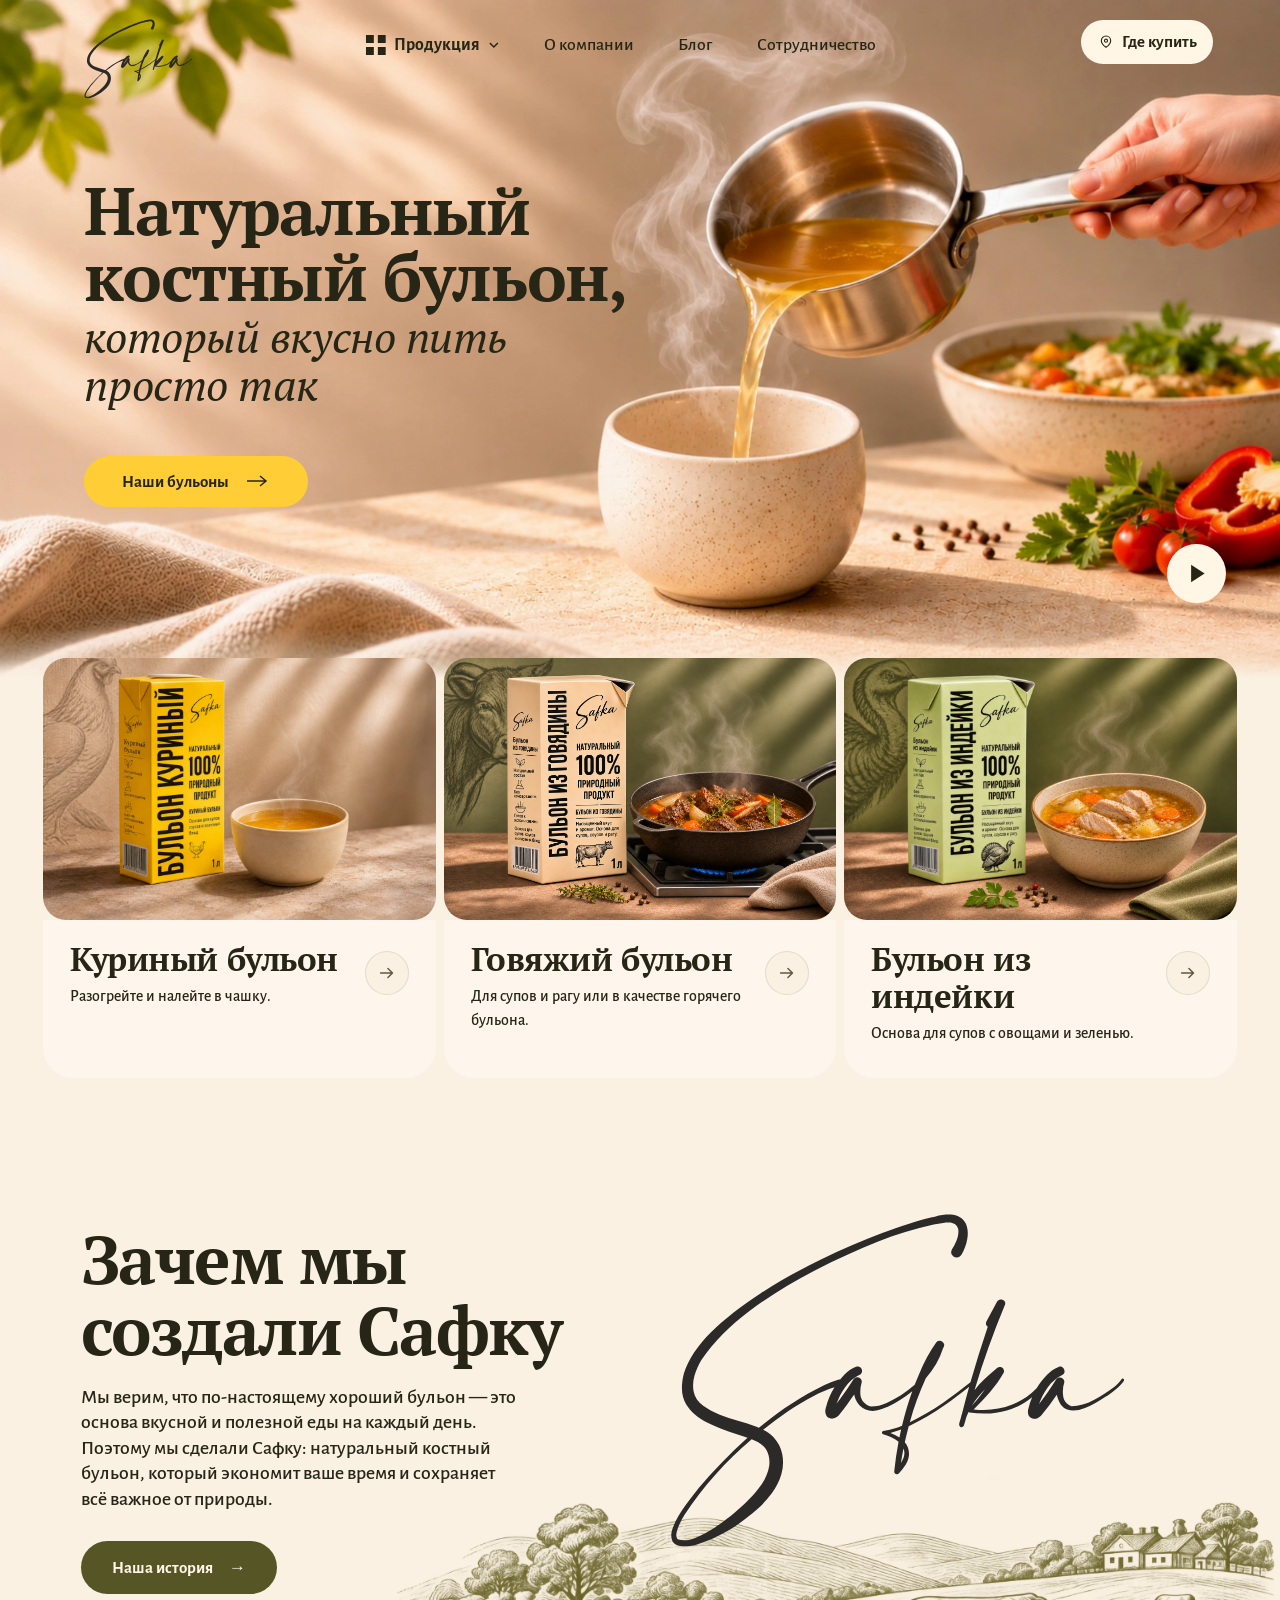
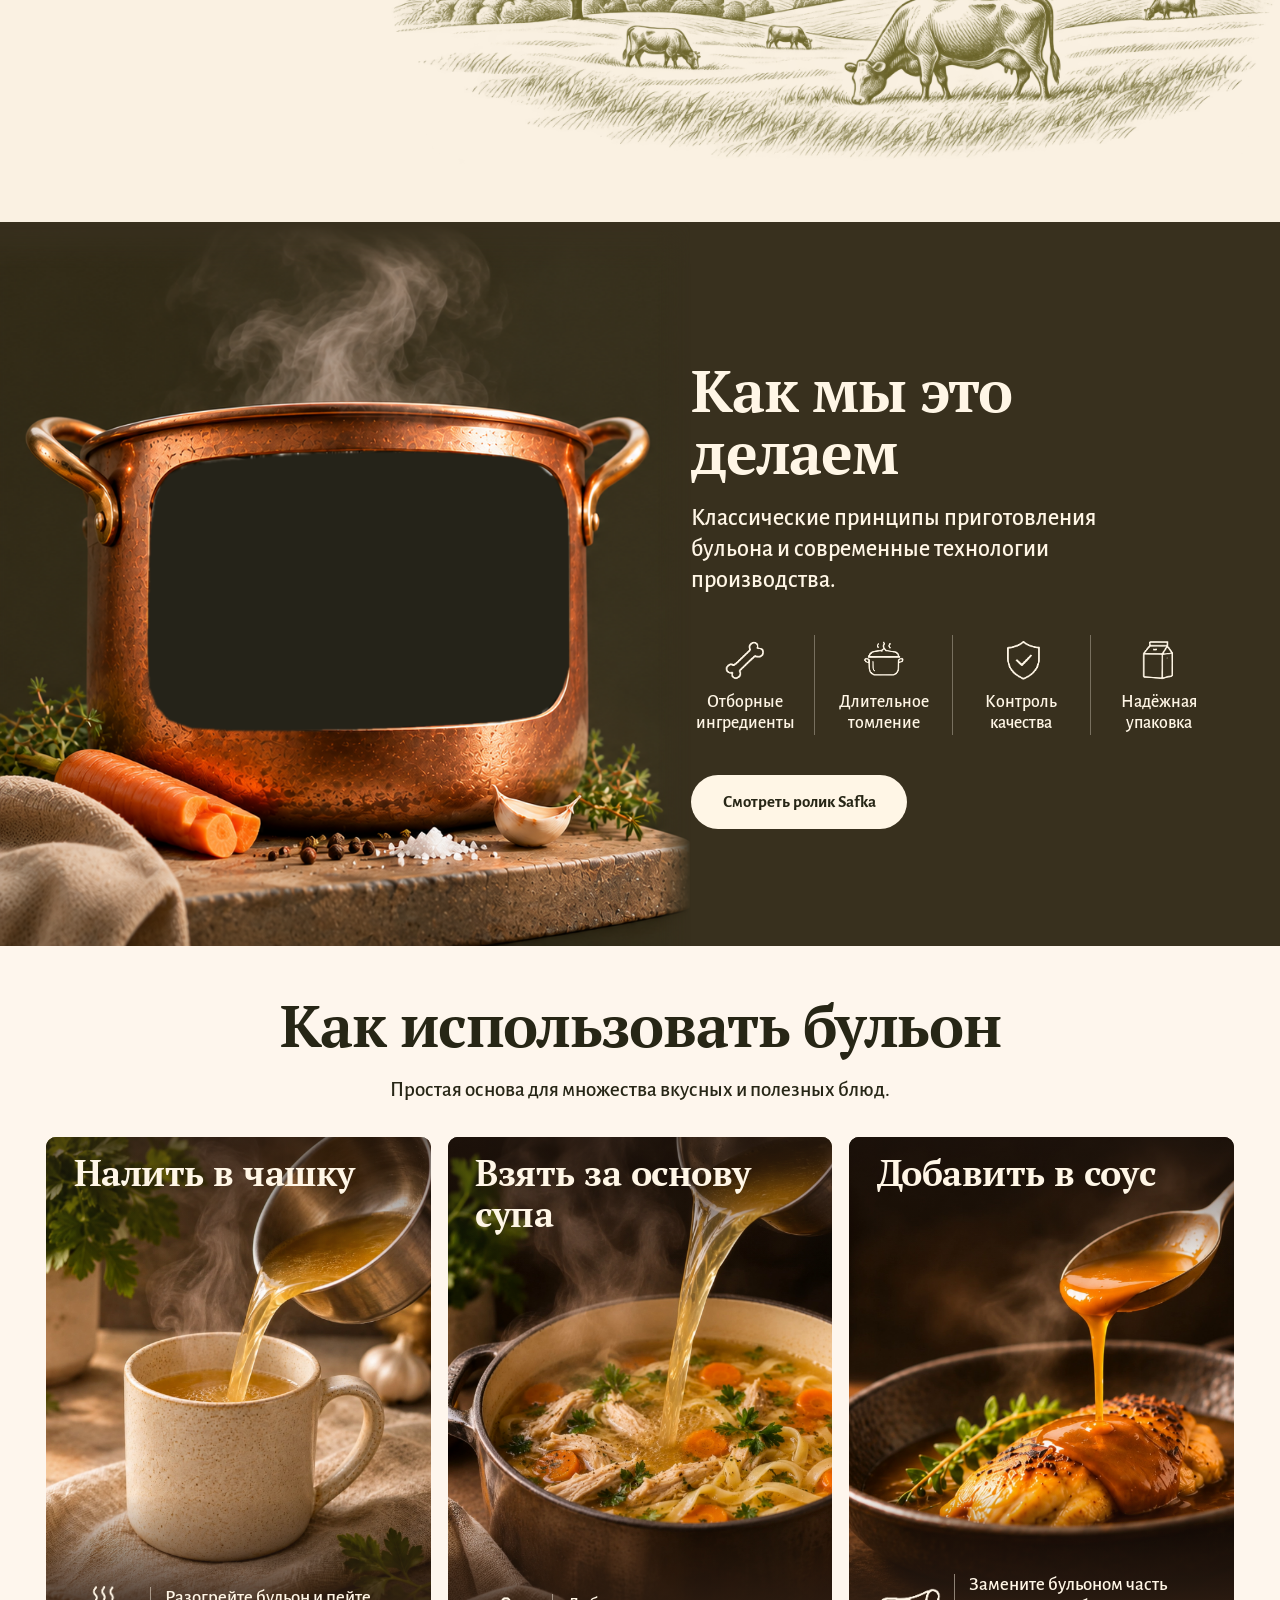
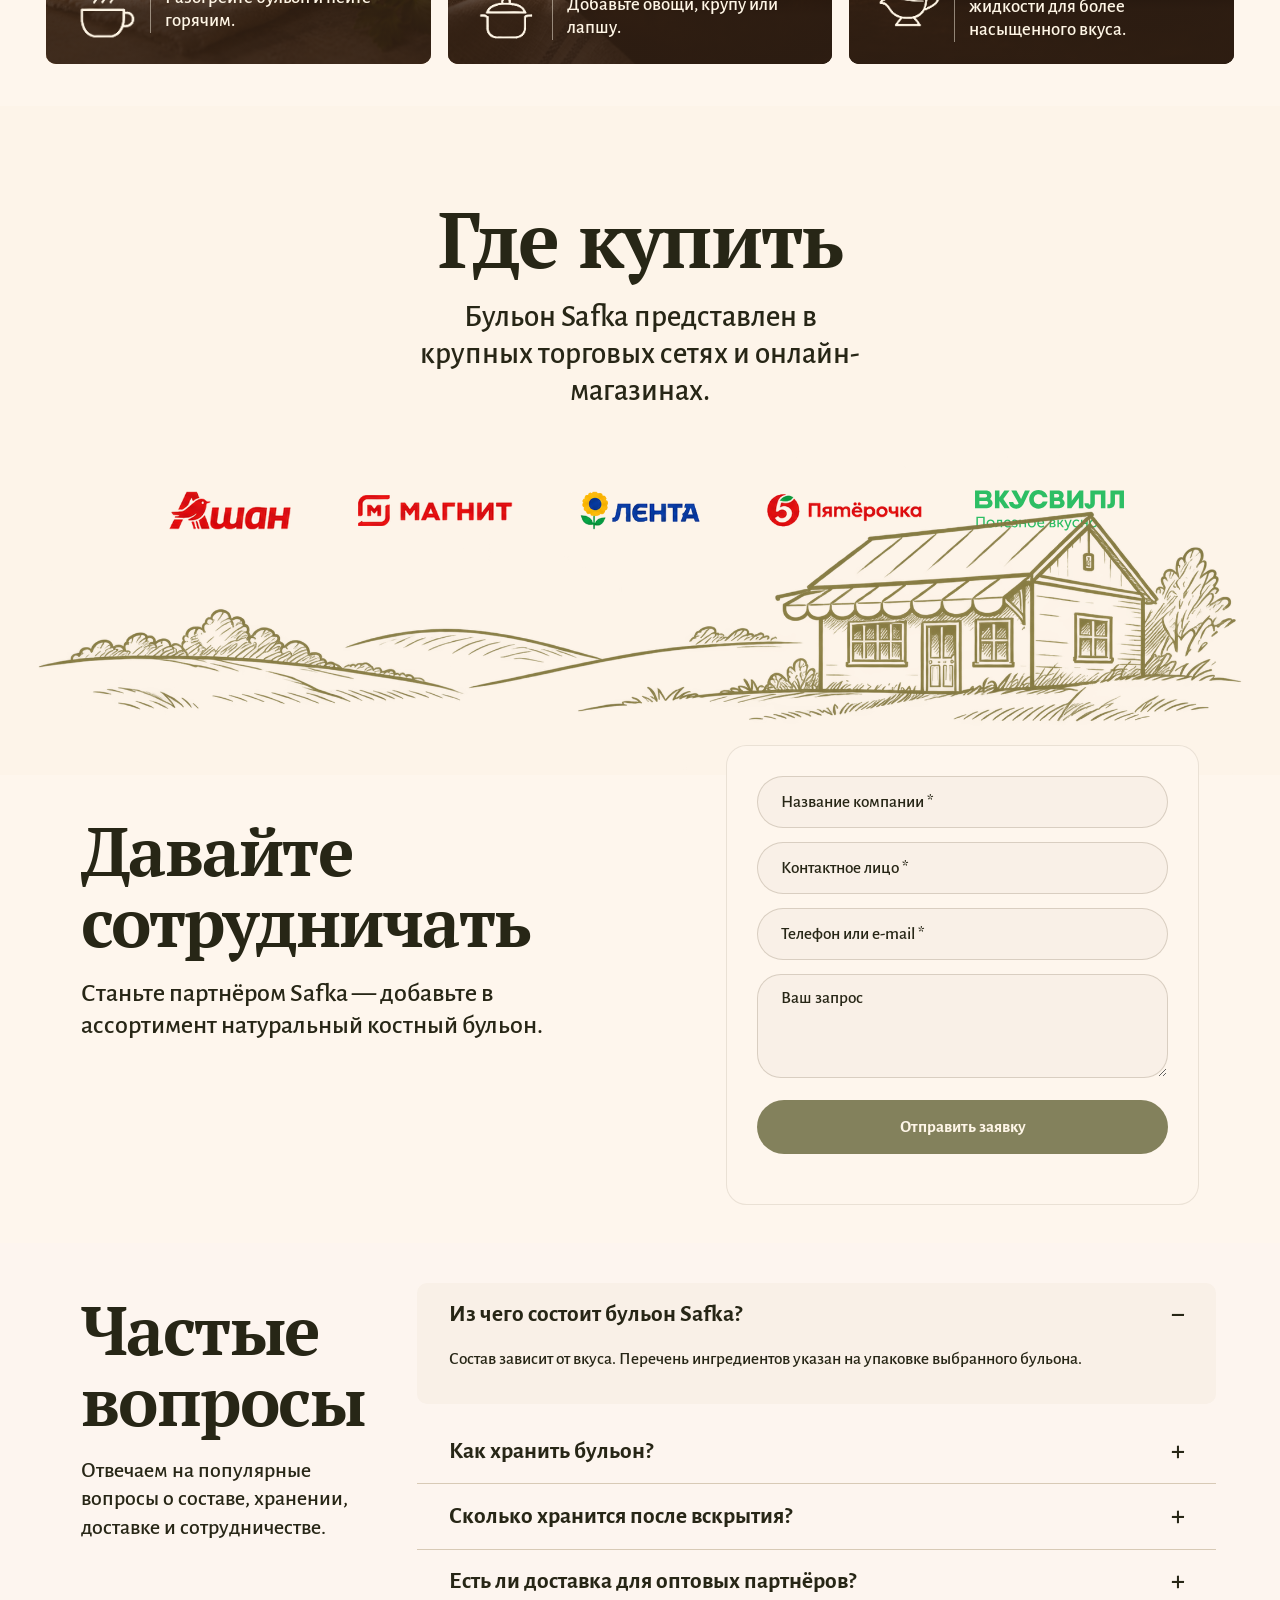
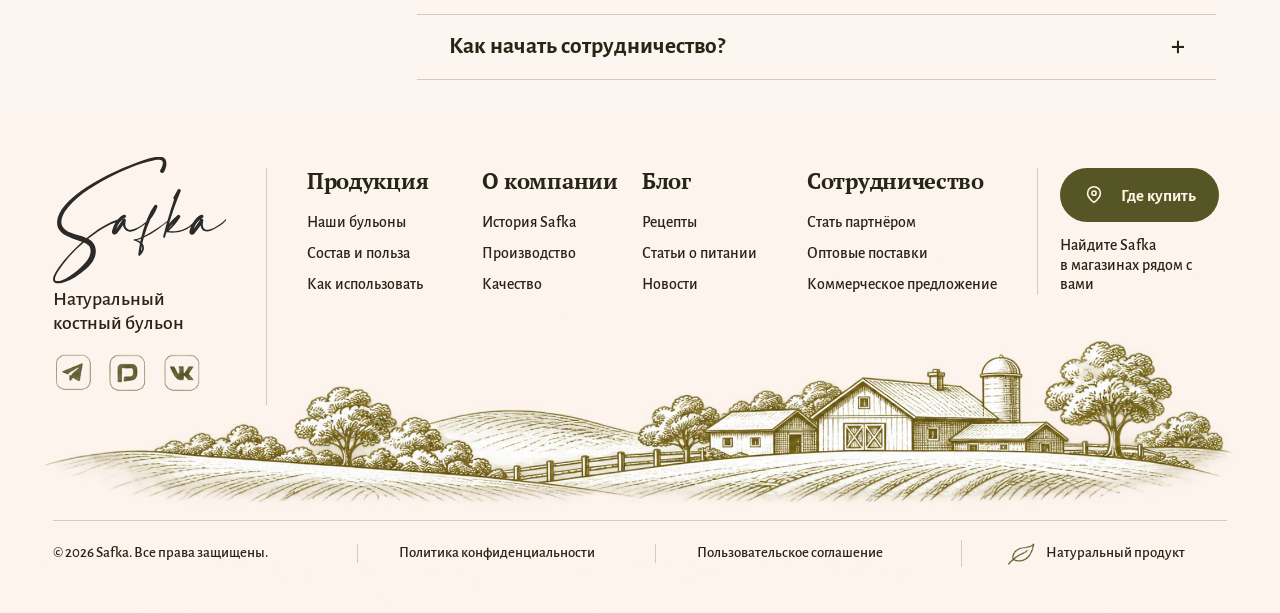
==== commit 2a56d9ed: "Use approved Safka beef broth poster" ====
--- a/preview-v2_1/index.html
+++ b/preview-v2_1/index.html
@@ -37,7 +37,7 @@
         <noscript><a href="#flavors">Продукция</a></noscript>
         <ul id="catalog-items" class="catalog-items" hidden>
           <li><a href="#chicken"><img src="assets/flavors/chicken_hover_poster.png" width="1176" height="784" alt=""><span>Куриный бульон</span></a></li>
-          <li><a href="#beef"><img src="assets/flavors/beef_hover_poster.png" width="1176" height="784" alt=""><span>Говяжий бульон</span></a></li>
+          <li><a href="#beef"><img src="assets/flavors/beef_hover_poster.png" width="1536" height="1024" alt=""><span>Говяжий бульон</span></a></li>
           <li><a href="#turkey"><img src="assets/flavors/turkey_hover_poster.png" width="1176" height="784" alt=""><span>Бульон из индейки</span></a></li>
         </ul>
       </div>
@@ -95,7 +95,7 @@
       </article>
       <article class="flavor-card" id="beef" aria-labelledby="beef-title" tabindex="-1">
         <div class="flavor-media" role="group" aria-labelledby="beef-title">
-          <img src="assets/flavors/beef_hover_poster.png" width="1176" height="784" alt="">
+          <img src="assets/flavors/beef_hover_poster.png" width="1536" height="1024" alt="">
           <video id="beef-video" src="assets/flavors/beef_hover_video.mp4" muted playsinline preload="none" aria-hidden="true"></video>
         </div>
         <div class="flavor-caption">
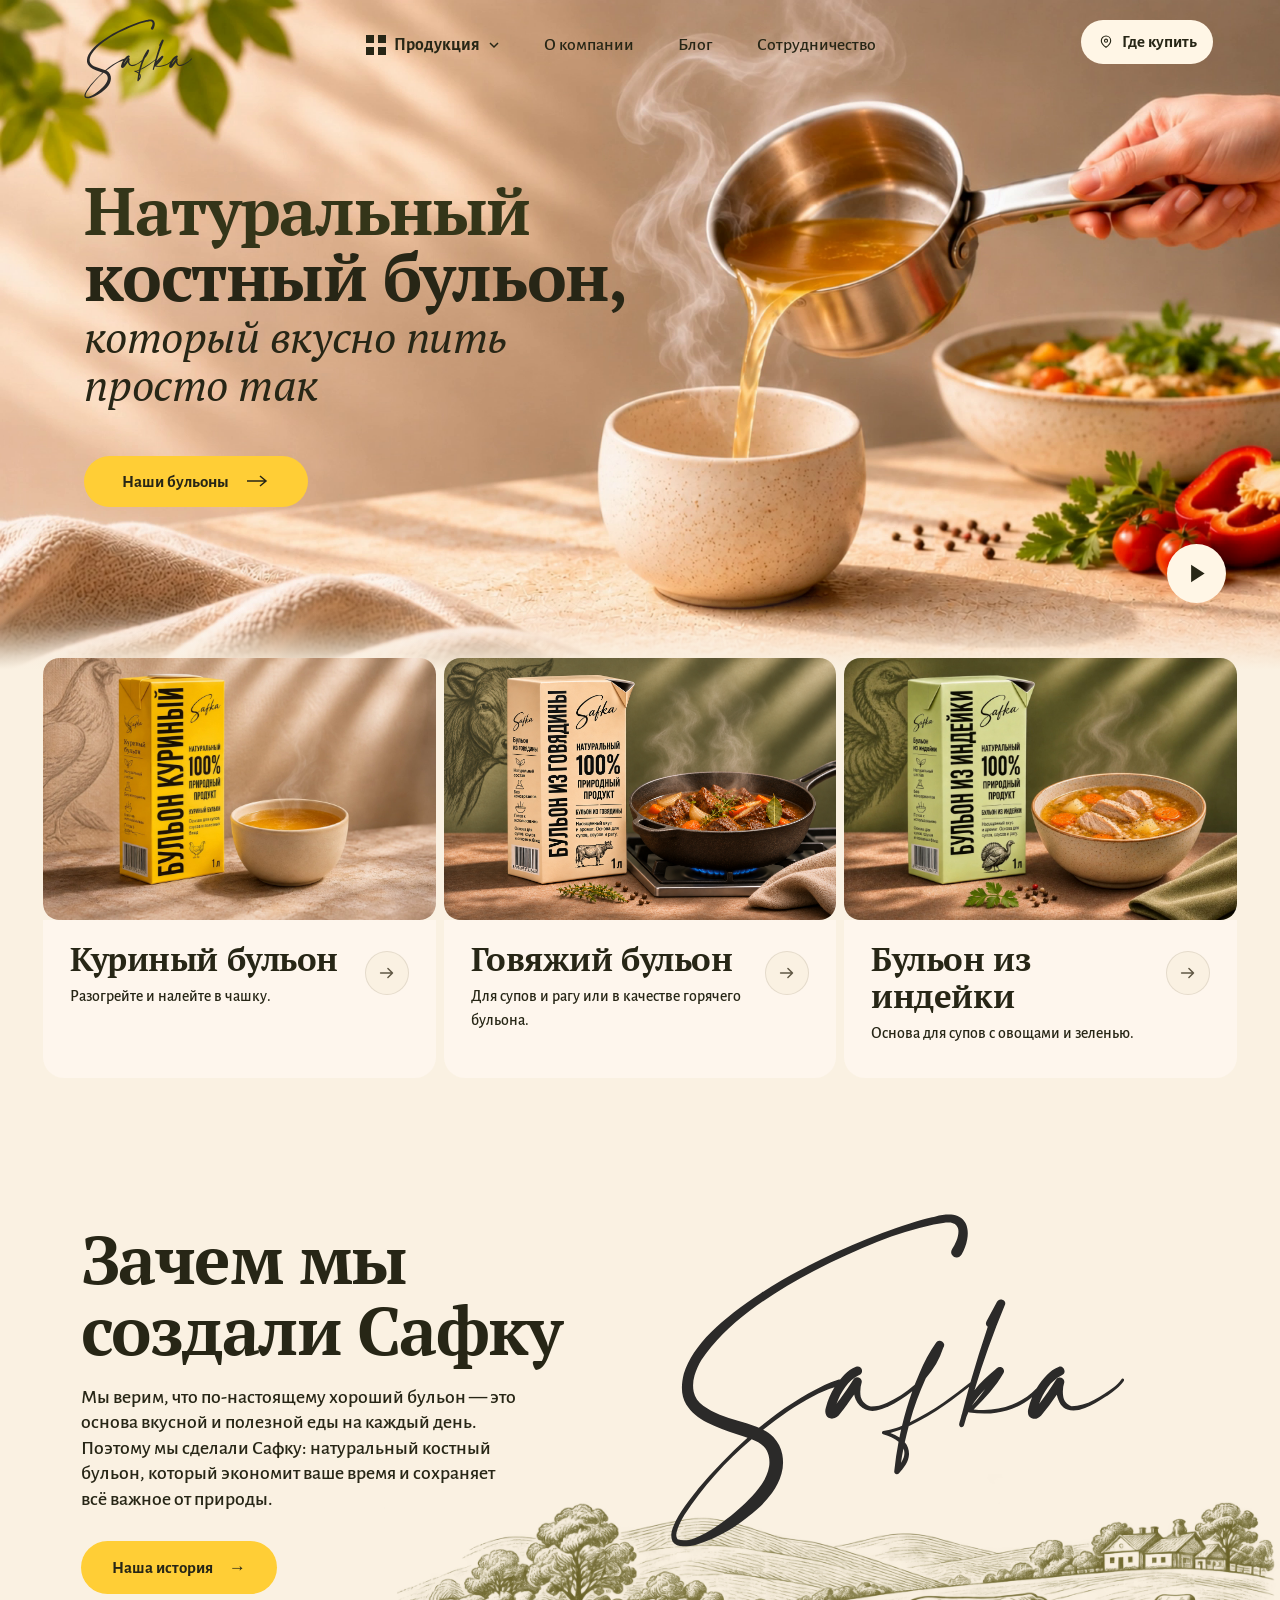
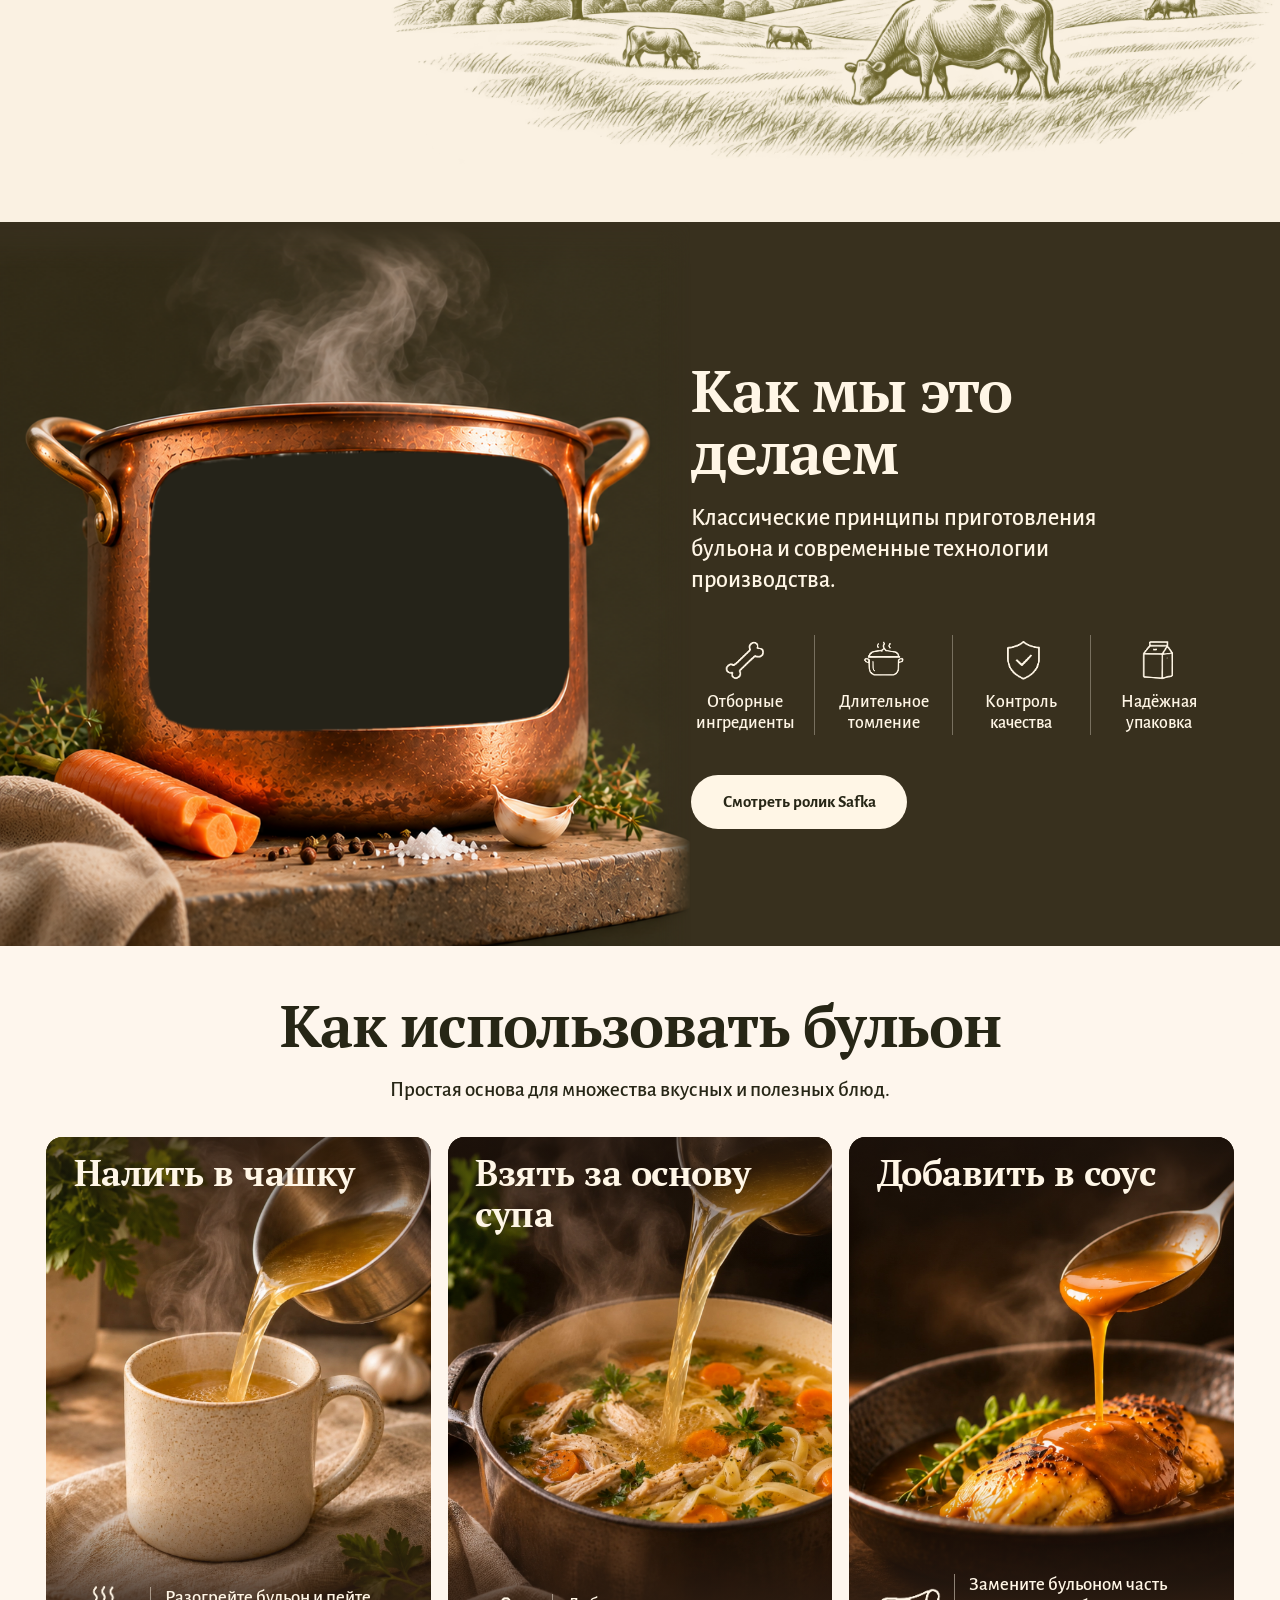
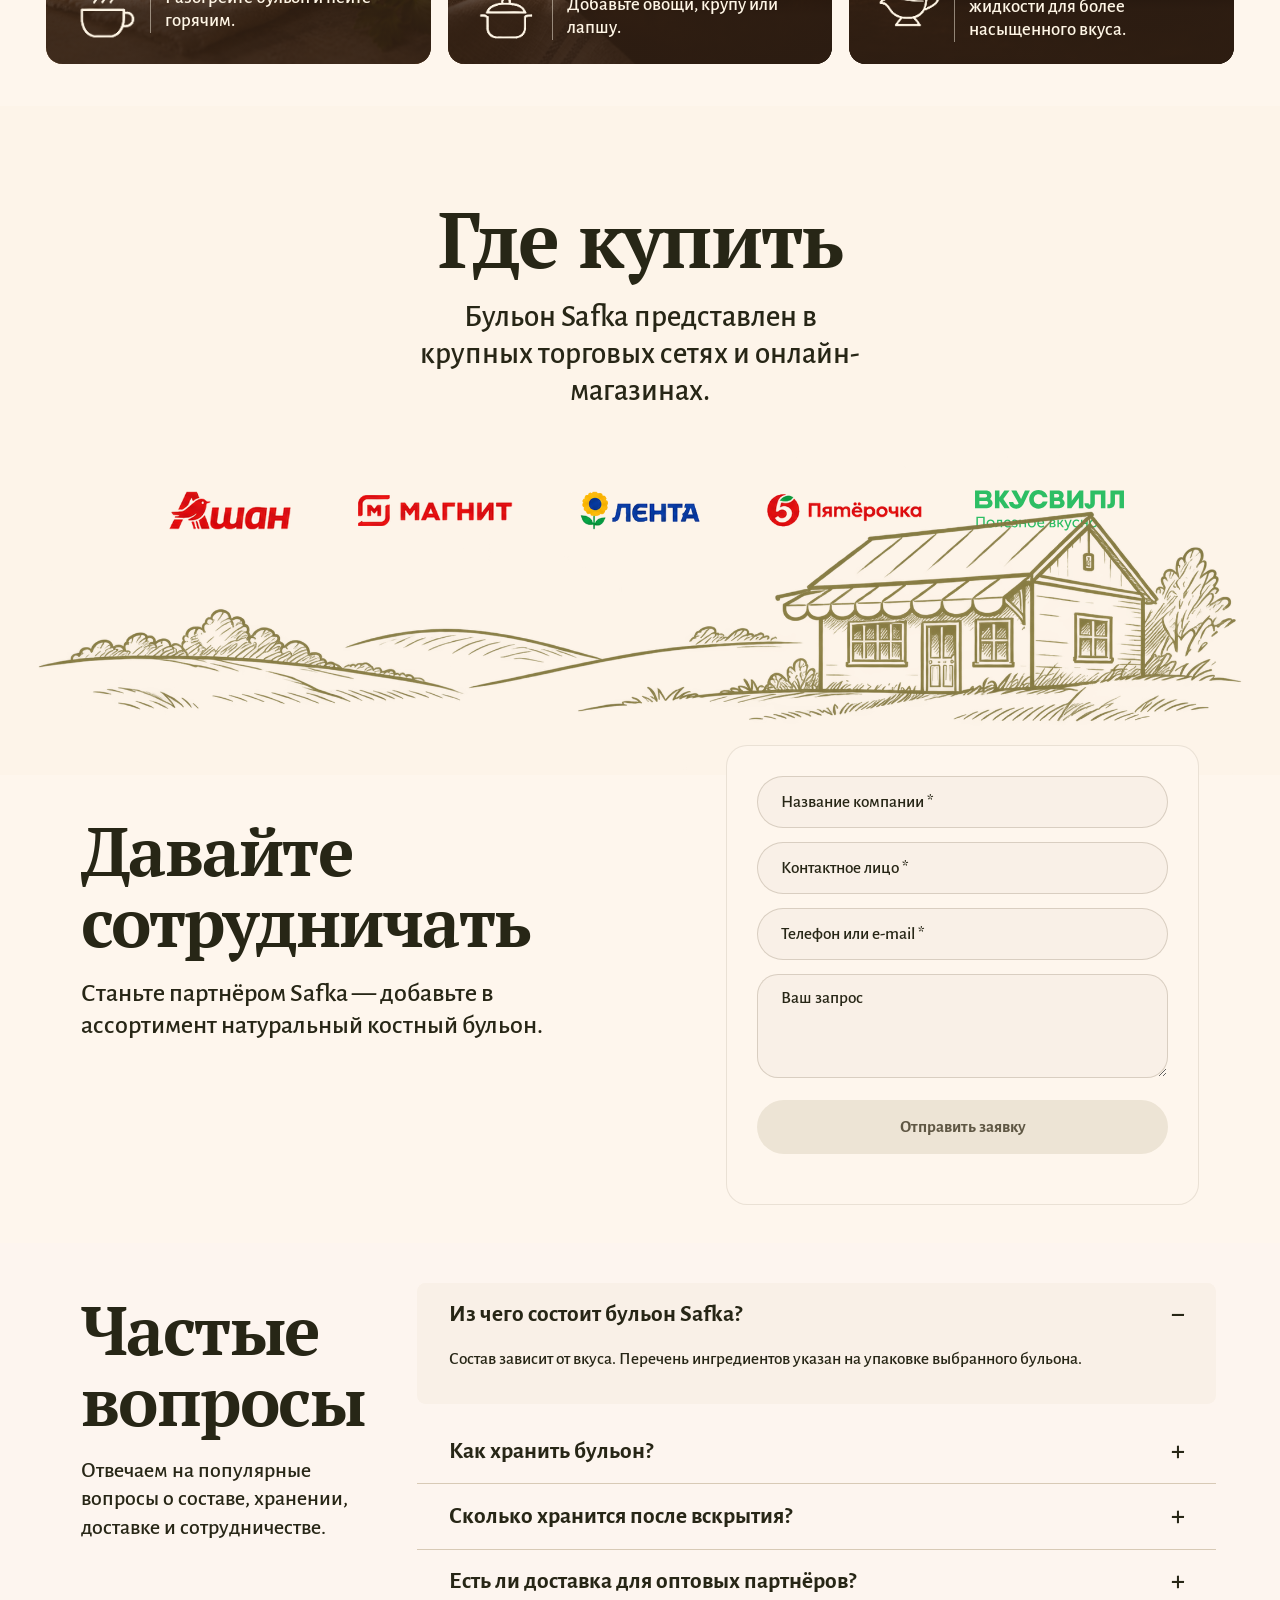
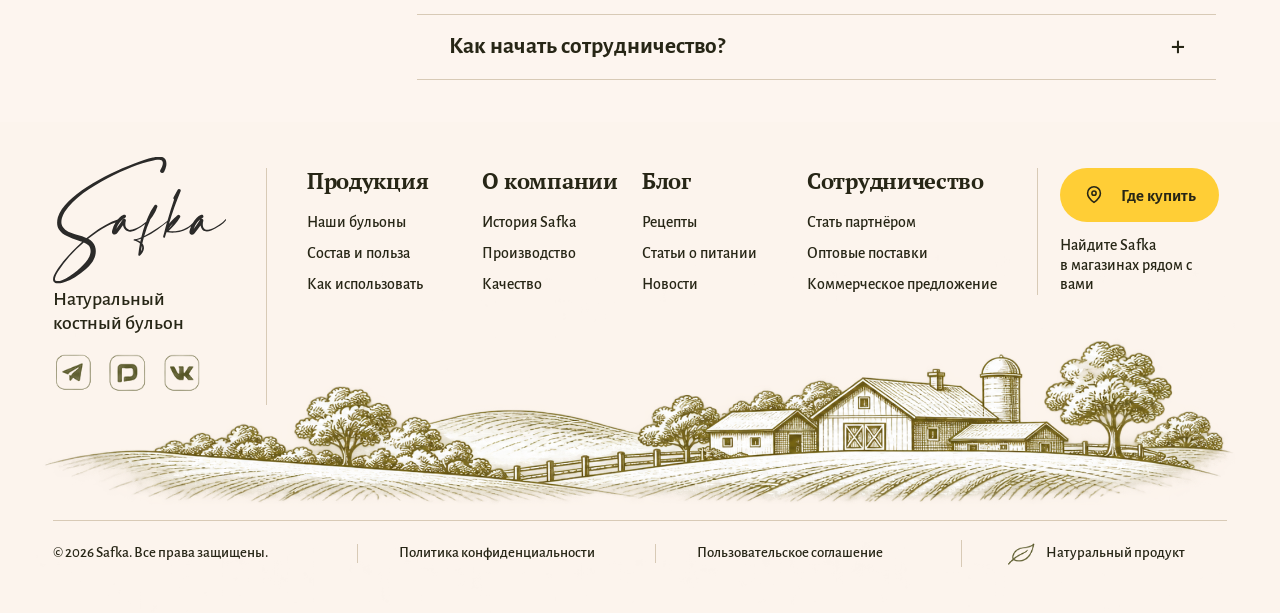
==== commit eb859ad1: "Refine Safka hero, compact header and product catalog" ====
--- a/preview-v2_1/index.html
+++ b/preview-v2_1/index.html
@@ -35,11 +35,38 @@
           <svg width="12" height="12" viewBox="0 0 12 12" aria-hidden="true" fill="none" stroke="currentColor" stroke-width="1.5"><path d="m2 4 4 4 4-4"/></svg>
         </button>
         <noscript><a href="#flavors">Продукция</a></noscript>
-        <ul id="catalog-items" class="catalog-items" hidden>
-          <li><a href="#chicken"><img src="assets/flavors/chicken_hover_poster.png" width="1176" height="784" alt=""><span>Куриный бульон</span></a></li>
-          <li><a href="#beef"><img src="assets/flavors/beef_hover_poster.png" width="1536" height="1024" alt=""><span>Говяжий бульон</span></a></li>
-          <li><a href="#turkey"><img src="assets/flavors/turkey_hover_poster.png" width="1176" height="784" alt=""><span>Бульон из индейки</span></a></li>
-        </ul>
+        <div id="catalog-items" class="catalog-panel" hidden>
+          <p class="catalog-heading">Каталог</p>
+          <ul class="catalog-items">
+            <li>
+              <a class="catalog-card catalog-chicken" href="#chicken">
+                <span>Куриный бульон</span>
+                <svg class="catalog-pack" viewBox="224 47 322 633" aria-hidden="true">
+                  <defs><clipPath id="catalog-pack-chicken"><path d="M228 64 Q260 52 463 50 L540 59 541 641 325 675 229 641Z"/></clipPath></defs>
+                  <image href="assets/flavors/chicken_hover_poster.png" width="1176" height="784" clip-path="url(#catalog-pack-chicken)"/>
+                </svg>
+              </a>
+            </li>
+            <li>
+              <a class="catalog-card catalog-beef" href="#beef">
+                <span>Говяжий бульон</span>
+                <svg class="catalog-pack" viewBox="246 64 503 822" aria-hidden="true">
+                  <defs><clipPath id="catalog-pack-beef"><path d="M249 82 Q298 74 584 67 Q651 66 729 88 Q751 94 745 106 L714 165 715 840 380 883 250 846Z"/></clipPath></defs>
+                  <image href="assets/flavors/beef_hover_poster.png" width="1536" height="1024" clip-path="url(#catalog-pack-beef)"/>
+                </svg>
+              </a>
+            </li>
+            <li>
+              <a class="catalog-card catalog-turkey" href="#turkey">
+                <span>Бульон из индейки</span>
+                <svg class="catalog-pack" viewBox="188 49 389 630" aria-hidden="true">
+                  <defs><clipPath id="catalog-pack-turkey"><path d="M192 65 Q280 52 479 52 Q543 55 572 69 Q575 73 571 83 L545 131 542 643 270 675 193 649Z"/></clipPath></defs>
+                  <image href="assets/flavors/turkey_hover_poster.png" width="1176" height="784" clip-path="url(#catalog-pack-turkey)"/>
+                </svg>
+              </a>
+            </li>
+          </ul>
+        </div>
       </div>
       <a class="nav-link" href="https://safka.ru/our_mission/">О компании</a>
       <a class="nav-link" href="https://safka.ru/blog/">Блог</a>
@@ -59,11 +86,11 @@
       </div>
       <div class="hero-copy">
         <h1 id="hero-title" class="heading-hero">
-          <span>Натуральный</span>
+          <span class="hero-heading-accent">Натуральный</span>
           <span>костный бульон,</span>
           <em class="heading-hero-italic"><span>который вкусно пить</span> <span>просто так</span></em>
         </h1>
-        <a class="button button-primary button-accent hero-cta" href="#flavors">
+        <a class="button button-primary hero-cta" href="#flavors">
           Наши бульоны
           <svg width="25" height="20" viewBox="0 0 25 20" aria-hidden="true" fill="none" stroke="currentColor" stroke-width="1.5"><path d="M2 10h19m-6-5 6 5-6 5"/></svg>
         </a>
--- a/preview-v2_1/hero.css
+++ b/preview-v2_1/hero.css
@@ -1,6 +1,10 @@
-html { scroll-padding-block-start: var(--safka-header-size); }
-
-:root { --safka-header-size: 75px; }
+html { scroll-padding-block-start: calc(var(--sticky-top) + var(--sticky-height)); }
+
+:root {
+  --safka-header-size: 75px;
+  --sticky-top: 8px;
+  --sticky-height: 59px;
+}
 
 .hero {
   --hero-surface: #f5e5cf;
@@ -44,12 +48,26 @@
   justify-content: space-between;
   gap: var(--space-2);
   padding-inline: var(--page-gutter);
-}
-
-.hero-header[data-scrolled] {
-  background-color: var(--surface-soft);
-  box-shadow: 0 1px 0 var(--divider);
-}
+  pointer-events: none;
+}
+
+.hero-header :is(.brand, .navigation, .menu-toggle, .buy-link) { pointer-events: auto; }
+
+.hero-header::before {
+  content: "";
+  position: absolute;
+  z-index: -1;
+  inset: var(--sticky-top) max(8px, 3vw) auto;
+  block-size: var(--sticky-height);
+  border: 1px solid var(--divider);
+  border-radius: var(--radius-large);
+  background: var(--surface-soft);
+  box-shadow: 0 3px 14px #382b1a0b;
+  opacity: 0;
+}
+
+.hero-header[data-scrolled]::before { opacity: 1; }
+.hero-header[data-scrolled] .brand { transform: scale(.78); }
 
 .brand {
   position: relative;
@@ -57,6 +75,7 @@
   overflow: hidden;
   inline-size: var(--header-logo-width, clamp(79px, 8.4vw, 164px));
   aspect-ratio: 1.32;
+  transform-origin: left center;
 }
 .brand img { position: absolute; inset: -10.3% auto auto -49.7%; inline-size: 201%; max-inline-size: none; block-size: auto; }
 
@@ -69,13 +88,14 @@
   max-block-size: min(72svh, 480px);
   overflow: auto;
   background: var(--surface-soft);
-  border-radius: 18px;
-  box-shadow: 0 14px 32px #382b1a24;
+  border-radius: var(--radius-large);
+  border: 1px solid var(--divider);
+  box-shadow: 0 9px 28px #382b1a16;
   font: 500 var(--navigation-size)/1.25 var(--font-sans);
 }
 .catalog { position: relative; }
 .catalog-toggle,
-.nav-link, .catalog-items a {
+.nav-link {
   display: flex;
   align-items: center;
   gap: var(--space-2);
@@ -88,17 +108,16 @@
 .catalog-toggle { font-weight: 700; inline-size: 100%; }
 .catalog-toggle svg:last-child { margin-inline-start: auto; }
 .catalog-toggle[aria-expanded="true"] svg:last-child { transform: rotate(180deg); }
-.nav-link:hover, .catalog-items a:hover { text-decoration: underline; text-underline-offset: .2em; }
-.catalog-items { padding-inline-start: var(--space-3); list-style: none; }
-.catalog-items a { white-space: nowrap; }
+.nav-link:hover { text-decoration: underline; text-underline-offset: .2em; }
 .menu-toggle { order: 3; padding: 0; inline-size: var(--control-min); }
 .buy-link { margin-inline-start: auto; padding-inline: clamp(8px, 1.3vw, 22px); }
-a.buy-link:hover { color: var(--ink-light); background-color: var(--action); }
-a.buy-link:active { color: var(--ink-light); background-color: var(--action-active); }
+.buy-link:hover { box-shadow: inset 0 0 0 1px var(--accent-active); }
 
 @media (prefers-reduced-motion: no-preference) {
-  .hero-header { transition: background-color 180ms ease, box-shadow 180ms ease; }
-  .buy-link { transition: background-color 160ms ease, color 160ms ease; }
+  .hero-header::before { transition: opacity 240ms ease; }
+  .hero-header :is(.brand, .buy-link, .nav-link, .catalog-toggle) {
+    transition: transform 240ms ease, background-color 180ms ease, box-shadow 180ms ease;
+  }
 }
 
 .hero-copy {
@@ -107,6 +126,7 @@
   z-index: 2;
   padding: var(--space-6) var(--page-gutter);
 }
+.hero-heading-accent { color: var(--ink-olive); }
 .hero-copy h1 > span, .heading-hero-italic, .heading-hero-italic span { display: block; }
 .heading-hero-italic { margin-block-start: var(--space-3); }
 .hero-cta {
@@ -130,6 +150,8 @@
 
 @media (min-width: 1024px) {
   :root {
+    --sticky-top: 10px;
+    --sticky-height: 68px;
     --header-logo-width: clamp(79px, 8.4vw, 164px);
     --header-top-inset: clamp(14px, 1.57vw, 31px);
     --safka-header-size: calc(var(--header-top-inset) + var(--header-logo-width) / 1.32);
@@ -159,7 +181,10 @@
     inset-inline-end: 4.2%;
     inset-block-end: 6.7%;
   }
-  .brand { inset-block-start: -1px; }
+  .brand { inset-block-start: -1px; transform-origin: left top; }
+  .hero-header[data-scrolled] .brand {
+    transform: translateY(calc(17px - var(--header-top-inset))) scale(.50);
+  }
   .hero-header {
     display: grid;
     grid-template-columns: 1fr auto 1fr;
@@ -176,23 +201,23 @@
     justify-content: center;
     gap: clamp(17px, 3.45vw, 68px);
     margin-block-start: 3px;
-    translate: -2.2vw 0;
+    margin-inline-start: -4.4vw;
     padding: 0;
     overflow: visible;
     max-block-size: none;
     background: transparent;
+    border: 0;
     border-radius: 0;
     box-shadow: none;
   }
+  .catalog { position: static; }
   .catalog-toggle, .nav-link { padding-inline: 0; white-space: nowrap; }
-  .catalog-items {
-    position: absolute;
-    inset: 100% auto auto -16px;
-    padding: var(--space-2);
-    border-radius: 16px;
-    min-inline-size: 220px;
-    background: var(--surface-soft);
-    box-shadow: 0 14px 32px #382b1a24;
+  .hero-header[data-scrolled] :is(.catalog-toggle, .nav-link) {
+    transform: translateY(calc(19px - var(--header-top-inset)));
+  }
+  .hero-header[data-scrolled] .buy-link {
+    transform: translateY(calc(20px - var(--header-top-inset))) scale(.84);
+    transform-origin: right top;
   }
   .buy-link { justify-self: end; min-block-size: clamp(44px, 3.4vw, 62px); min-inline-size: clamp(124px, 10.2vw, 184px); }
   .hero-copy {
@@ -225,41 +250,81 @@
   inset: 0;
   pointer-events: none;
   background: linear-gradient(var(--hero-surface), transparent 18%),
-    linear-gradient(to bottom, transparent 84%, #faf1e270);
-}
-.catalog-items { padding: 0; list-style: none; }
-.catalog-items a {
+    linear-gradient(to bottom, transparent calc(100% - 54px), var(--surface));
+}
+.catalog-panel { padding: var(--space-2) 0 var(--space-3); }
+.catalog-heading { margin-block-end: var(--space-3); font: 700 25px/1.1 var(--font-serif); }
+.catalog-items { display: grid; gap: var(--space-2); padding: 0; list-style: none; }
+.catalog-chicken { --catalog-tint: #f4dfa1; }
+.catalog-beef { --catalog-tint: #efd6bf; }
+.catalog-turkey { --catalog-tint: #dbe3c9; }
+.catalog-card {
   display: grid;
-  grid-template-columns: clamp(68px, 20vw, 110px) 1fr;
-  gap: 10px;
-  padding: 8px 0;
-  white-space: normal;
-  font-weight: 700;
-}
-.catalog-items img { width: 100%; height: auto; border-radius: 8px; }
-.catalog-items a:hover, .catalog-items a:focus-visible { color: var(--action); }
+  grid-template-columns: minmax(0, 1fr) 76px;
+  align-items: center;
+  gap: var(--space-2);
+  padding: var(--space-2) var(--space-3);
+  border-radius: var(--radius-medium);
+  background: var(--catalog-tint);
+  color: var(--ink);
+  font: 700 clamp(20px, 1.55vw, 29px)/1.05 var(--font-serif);
+  text-decoration: none;
+}
+.catalog-card:hover, .catalog-card:focus-visible {
+  background-color: color-mix(in srgb, var(--catalog-tint), var(--ink) 7%);
+}
+.catalog-card:focus-visible { outline-offset: 2px; }
+.catalog-pack {
+  display: block;
+  justify-self: center;
+  inline-size: 100%;
+  block-size: 67px;
+  filter: drop-shadow(3px 4px 3px #382b1a2e);
+}
+
 @media (min-width: 1024px) {
   .hero { block-size: calc(var(--hero-height) + var(--hero-joint)); }
   .hero-copy { inset-block-start: calc(var(--hero-height) * .2743); }
   .video-toggle { inset-block-end: calc(var(--hero-joint) + var(--hero-height) * .067); }
-  .hero-media::after { background: linear-gradient(to bottom, transparent calc(100% - var(--hero-joint) * 1.6), #faf1e270 calc(100% - var(--hero-joint) * .58), var(--surface)); }
+  .hero-media::after {
+    background: linear-gradient(to bottom,
+      transparent calc(100% - var(--hero-joint) - 52px),
+      #faf1e234 calc(100% - var(--hero-joint) - 22px),
+      #faf1e2cc calc(100% - var(--hero-joint) + 10px),
+      var(--surface) calc(100% - var(--hero-joint) + 24px));
+  }
   .flavor-peek { position: relative; z-index: 1; margin-block-start: calc(-1 * var(--hero-joint)); }
-  .catalog-items {
-    display: grid;
-    grid-template-columns: repeat(3, minmax(0, 1fr));
-    gap: clamp(8px, .75vw, 14px);
-    inline-size: clamp(305px, min(24.5vw, 39svh), 430px);
-    inset: calc(100% - 12px) auto auto 0;
-    transform: translateX(-23%);
-    padding: 9px;
-    border-radius: 15px;
+  .catalog-panel {
+    position: absolute;
+    inset-block-start: calc(var(--header-top-inset) + clamp(48px, 3.4vw, 62px) + 5px);
+    inset-inline-end: max(16px, 3vw);
+    inline-size: clamp(590px, 48vw, 860px);
+    max-block-size: calc(100svh - 112px);
+    overflow: auto;
+    overscroll-behavior: contain;
+    padding: clamp(14px, 1.35vw, 23px);
+    border: 1px solid var(--divider);
+    border-radius: var(--radius-large);
     background: var(--surface-soft);
-  }
-  .catalog-items a {
-    grid-template-columns: 1fr;
-    align-content: start;
-    gap: 5px;
-    padding: 0;
-    font-size: clamp(15px, 1.15vw, 19px);
-  }
-}
+    box-shadow: 0 9px 28px #382b1a16;
+  }
+  .hero-header[data-scrolled] .catalog-panel {
+    inset-block-start: calc(var(--sticky-top) + var(--sticky-height) + 5px);
+  }
+  .catalog-heading { margin-block-end: var(--space-4); font-size: clamp(25px, 2.05vw, 38px); }
+  .catalog-items { grid-template-columns: repeat(3, minmax(0, 1fr)); gap: var(--space-3); }
+  .catalog-card {
+    grid-template-columns: minmax(0, 1fr);
+    grid-template-rows: auto minmax(0, 1fr);
+    align-items: start;
+    block-size: clamp(172px, 14vw, 268px);
+    padding: clamp(12px, 1.1vw, 20px);
+  }
+  .catalog-pack { inline-size: auto; max-inline-size: 100%; block-size: 100%; align-self: end; }
+}
+
+@media (1024px <= width < 1280px) {
+  .hero-header[data-scrolled] .brand {
+    transform: translateY(calc(17px - var(--header-top-inset))) scale(.66);
+  }
+}
--- a/preview-v2_1/flavors.css
+++ b/preview-v2_1/flavors.css
@@ -13,7 +13,7 @@
   min-inline-size: 0;
   display: flex;
   flex-direction: column;
-  border-radius: var(--radius-product-media) var(--radius-product-media) var(--radius-product-shell) var(--radius-product-shell);
+  border-radius: var(--radius-medium) var(--radius-medium) var(--radius-large) var(--radius-large);
   scroll-margin-block-start: var(--space-4);
 }
 
@@ -29,7 +29,7 @@
   flex: none;
   aspect-ratio: 3 / 2;
   overflow: hidden;
-  border-radius: var(--radius-product-media);
+  border-radius: var(--radius-medium);
 }
 
 .flavor-media:focus-visible { outline: none; }
@@ -61,7 +61,7 @@
   flex: 1;
   gap: var(--space-2);
   background: var(--surface-soft);
-  border-radius: 0 0 var(--radius-product-shell) var(--radius-product-shell);
+  border-radius: 0 0 var(--radius-large) var(--radius-large);
   padding: clamp(16px, 1.6vw, 32px) clamp(16px, 2.1vw, 38px) clamp(24px, 2.5vw, 48px);
 }
 
--- a/preview-v2_1/sections.css
+++ b/preview-v2_1/sections.css
@@ -85,7 +85,7 @@
   min-inline-size: 0;
   aspect-ratio: 503 / 688;
   overflow: hidden;
-  border-radius: var(--radius-usage);
+  border-radius: var(--radius-medium);
   background: var(--surface-dark);
   color: var(--ink-light);
 }
@@ -204,7 +204,7 @@
   padding: clamp(14px, 2.35vw, 42px);
   padding-block-end: clamp(30px, 3.9vw, 68px);
   border: 1px solid #81735a29;
-  border-radius: clamp(19px, 1.6vw, 30px);
+  border-radius: var(--radius-large);
   background: var(--surface-soft);
 }
 .partner-fields input, .partner-fields textarea {
@@ -218,7 +218,7 @@
   font-size: clamp(17px, 1.36vw, 23px);
 }
 .partner-fields input { min-block-size: clamp(52px, 3.6vw, 64px); border-radius: var(--radius-pill); }
-.partner-fields textarea { min-block-size: clamp(104px, 6.7vw, 128px); border-radius: var(--radius-textarea); resize: vertical; }
+.partner-fields textarea { min-block-size: clamp(104px, 6.7vw, 128px); border-radius: var(--radius-large); resize: vertical; }
 .partner-fields ::placeholder { color: var(--ink); opacity: 1; }
 .partner-fields input[aria-invalid="true"] { border-color: var(--error); }
 .partner-feedback {
@@ -230,7 +230,7 @@
   text-align: center;
 }
 .partner-fields .batch-cta { margin-block-start: clamp(8px, .65vw, 13px); }
-.partner-fields .batch-cta:disabled { background: var(--action); color: var(--ink-light); opacity: .72; }
+.production-action:focus-visible { outline-color: var(--ink-light); }
 
 .questions {
   display: grid;
@@ -243,7 +243,7 @@
 .questions-list details[open] {
   margin-block-end: clamp(8px, 1.2vw, 22px);
   border: 0;
-  border-radius: var(--radius-usage);
+  border-radius: var(--radius-small);
   background: var(--surface-selected);
 }
 .questions-list summary {
